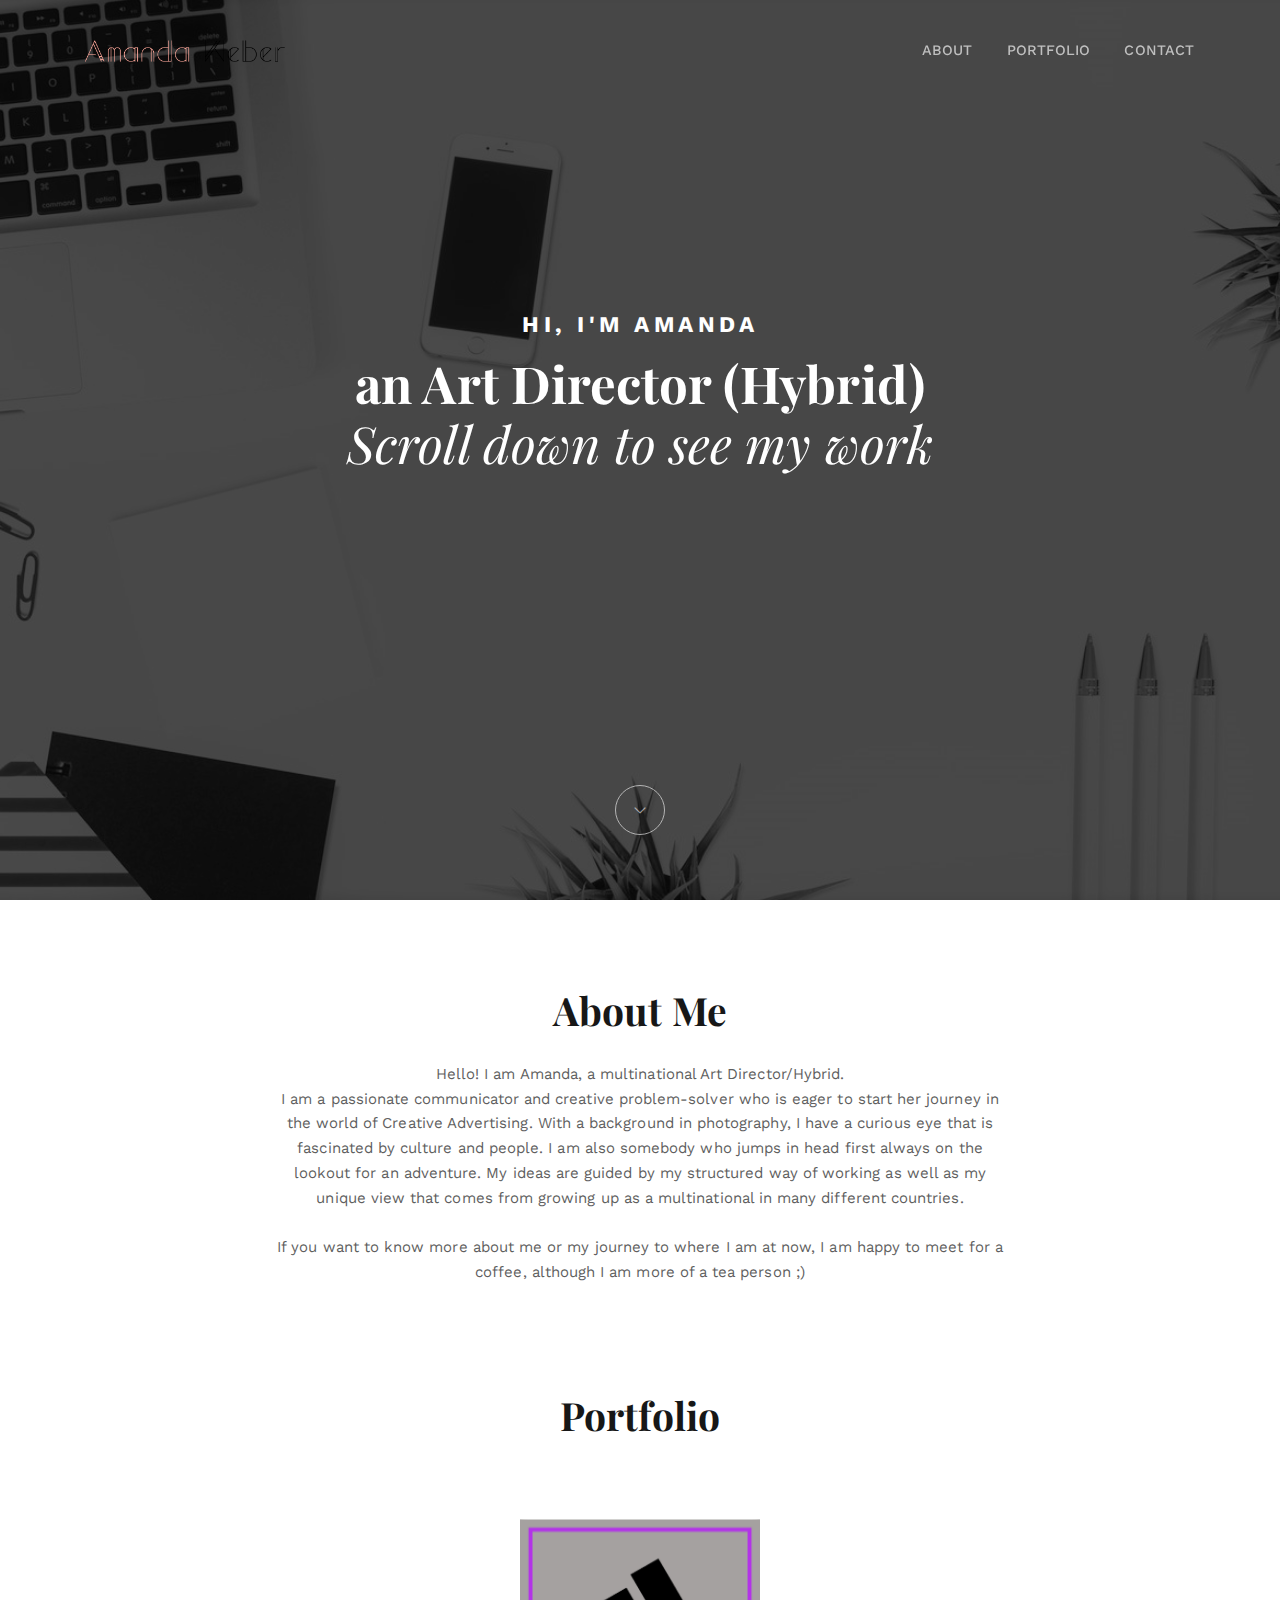
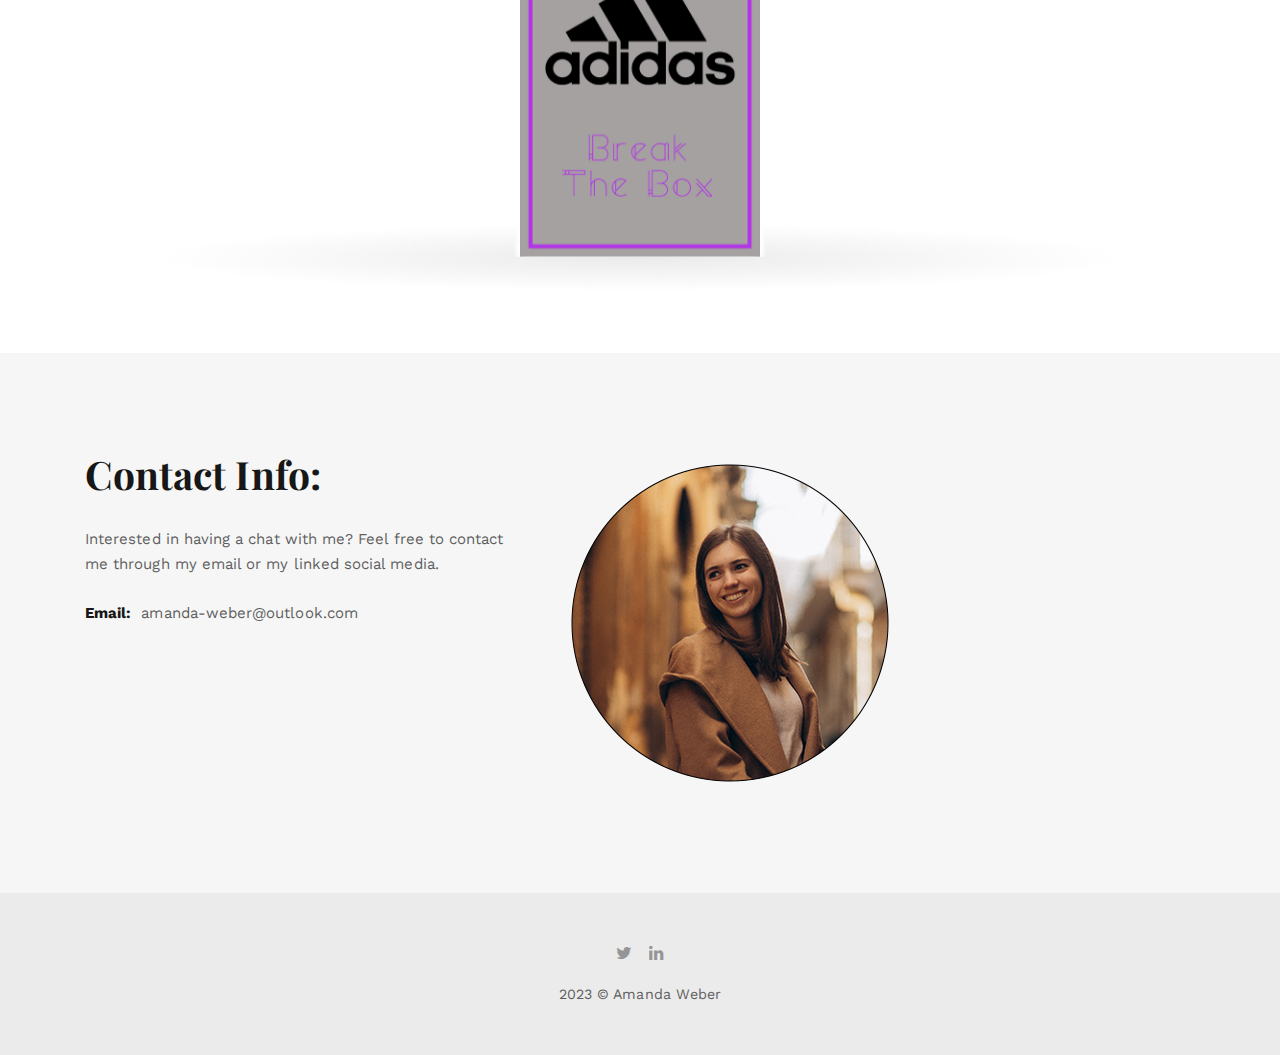
==== index.html @ 0266ae15 "cleanup: removed unused code" ====
<!DOCTYPE html>
<html lang="en">
<!-- Design by Unvab. Code by Khalid -->
<head>
  <meta charset="utf-8" />
  <meta http-equiv="X-UA-Compatible" content="IE=edge" />
  <meta name="viewport" content="width=device-width, initial-scale=1" />
  <meta name="description" content="Amanda Weber - Art Director Portfolio" />
  <meta name="keywords" content="art director, portfolio, creative" />
  <!-- Favicon -->
  <link rel="icon" type="image/png" href="assets/images/favicon.ico" />
  <!-- Google Fonts -->
  <link href="https://fonts.googleapis.com/css?family=Playfair+Display:400,400i,700,700i%7cWork+Sans:400,500,700"
    rel="stylesheet" type="text/css" />
  <!-- stylesheets -->
  <link rel="stylesheet" href="assets/css/combined.css" />
  <link rel="stylesheet" href="assets/css/style.css" />
  <link rel="stylesheet" href="assets/css/3d-carousel.css" />
  <!-- FontAwesome -->
  <link rel="stylesheet" href="https://cdnjs.cloudflare.com/ajax/libs/font-awesome/4.7.0/css/font-awesome.min.css">
  <!-- Site Title -->
  <title>Amanda Weber | Portfolio</title>
</head>

<body>
  <header class="nk-header">
    <!--START: Navbar-->
    <nav class="nk-navbar nk-navbar-top nk-navbar-sticky nk-navbar-transparent nk-navbar-white-text-on-top">
      <div class="container">
        <div class="nk-nav-table">
          <a href="index.html" class="nk-nav-logo">
            <!-- Logo Light & Logo Dark-->
            <img src="assets/images/logo.png" alt="" width="200" class="nk-nav-logo-onscroll" />
            <img src="assets/images/logo.png" alt="" width="200" />
          </a>
          <ul class="nk-nav nk-nav-right hidden-md-down" data-nav-mobile="#nk-nav-mobile">
            <li>
              <a href="index.html#about">About</a>
            </li>
            <li>
              <a href="index.html#portfolio">Portfolio</a>
            </li>
            <li>
              <a href="index.html#contact">Contact</a>
            </li>
          </ul>
          <ul class="nk-nav nk-nav-right nk-nav-icons">
            <li class="single-icon hidden-lg-up">
              <a href="#" class="nk-navbar-full-toggle">
                <span class="nk-icon-burger">
                  <span class="nk-t-1"></span>
                  <span class="nk-t-2"></span>
                  <span class="nk-t-3"></span>
                </span>
              </a>
            </li>
          </ul>
        </div>
      </div>
    </nav>
    <!-- END: Navbar -->
  </header>
  <!-- START: Navbar Mobile -->
  <nav class="nk-navbar nk-navbar-full nk-navbar-align-center" id="nk-nav-mobile">
    <div class="nk-navbar-bg">
      <!-- Optional Background Image
      <div class="bg-image" style="background-image: url('assets/images/bg-menu.jpg')"></div> -->
    </div>
    <div class="nk-nav-table">
      <div class="nk-nav-row">
        <div class="container">
          <div class="nk-nav-header">
            <div class="nk-nav-logo">
              <a href="index.html" class="nk-nav-logo">
                <img src="assets/images/logo.png" alt="" width="200" />
              </a>
            </div>
            <div class="nk-nav-close nk-navbar-full-toggle">
              <span class="nk-icon-close"></span>
            </div>
          </div>
        </div>
      </div>
      <div class="nk-nav-row-full nk-nav-row">
        <div class="nano">
          <div class="nano-content">
            <div class="nk-nav-table">
              <div class="nk-nav-row nk-nav-row-full nk-nav-row-center nk-navbar-mobile-content">
                <ul class="nk-nav">
                </ul>
              </div>
            </div>
          </div>
        </div>
      </div>
      <div class="nk-nav-row">
        <div class="container">
          <div class="nk-nav-social">
            <ul>
              <li>
                <a href="https://twitter.com/#"><i class="fa fa-twitter"></i></a>
              </li>
              <li>
                <a href="https://www.linkedin.com/#"><i class="fa fa-linkedin"></i></a>
              </li>
            </ul>
          </div>
        </div>
      </div>
    </div>
  </nav>
  <!-- END: Navbar Mobile -->
  <div class="nk-main">
    <!-- START: Header Title -->
    <div class="nk-header-title nk-header-title-full">
      <div class="bg-image">
        <div style="background-image: url('assets/images/header-bg.jpg');"></div>
        <div class="bg-image-overlay" style="background-color: rgba(12, 12, 12, 0.6);"></div>
      </div>
      <div class="nk-header-table">
        <div class="nk-header-table-cell">
          <div class="container">
            <h2 class="nk-subtitle text-white">Hi, I'm Amanda</h2>
            <h1 class="nk-title display-3 text-white">an Art Director (Hybrid)
              <br>
              <em class="fw-400">Scroll down to see my work</em>
            </h1>
            <div class="nk-gap"></div>
            <div class="nk-header-text text-white">
              <div class="nk-gap-4"></div>
            </div>
          </div>
        </div>
      </div>
      <div>
        <a class="nk-header-title-scroll-down text-white" href="#nk-header-title-scroll-down">
          <span class="pe-7s-angle-down"></span>
        </a>
      </div>
    </div>
    <div id="nk-header-title-scroll-down"></div>
    <!-- END: Header Title -->
    <!-- START: About -->
    <div class="bg-white" id="about">
      <div class="container">
        <div class="row">
          <div class="col-lg-8 offset-lg-2 text-xs-center">
            <div class="nk-gap-4 mt-9"></div>
            <h2 class="display-4">About Me</h2>
            <div class="nk-gap mnt-5"></div>
            <p>Hello! I am Amanda, a multinational Art Director/Hybrid.
              <br>
              I am a passionate communicator and creative problem-solver who is eager to start her journey in the world
              of Creative Advertising. With a background in photography, I have a curious eye that is fascinated by
              culture and people. I am also somebody who jumps in head first always on the lookout for an adventure. My
              ideas are guided by my structured way of working as well as my unique view that comes from growing up as a
              multinational in many different countries.
              <br>
              <br>
              If you want to know more about me or my journey to where I am at now, I am happy to meet for a coffee,
              although I am more of a tea person ;)
            </p>
          </div>
        </div>
      </div>
    </div>
    <!-- END: About -->
    <!-- START: Portfolio -->
    <div class="nk-box bg-white" id="portfolio">
      <div class="nk-gap-4 mt-5"></div>
      <h2 class="text-xs-center display-4">Portfolio</h2>
      <div class="nk-gap mnt-6"></div>
      <div class="nk-gap-2 mt-12"></div>
      <div class="container portfolio">
        <div id="drag-container">
          <div id="spin-container">
            <!-- Portfolio Images -->
            <a href="#"><img src="assets/images/portfolio-wwf.jpg"></a>
            <a href="#"><img src="assets/images/portfolio-hyundai.jpg"></a>
            <a href="#"><img src="assets/images/portfolio-glengoyne.jpg"></a>
            <a href="#"><img src="assets/images/portfolio-trnsmt.jpg"></a>
            <a href="#"><img src="assets/images/portfolio-cadillac.jpg"></a>
            <a href="adidas-btb.html"><img src="assets/images/portfolio-adidas.jpg"></a>
          </div>
          <div id="ground"></div>
        </div>
      </div>
      <div class="nk-gap-4 mt-15" id="contact"></div>
    </div>
    <!-- END: Portfolio -->
    <!-- START: Contact Info -->
    <div class="container">
      <div class="nk-gap-5"></div>
      <div class="row vertical-gap">
        <div class="col-lg-5">
          <!-- START: Info -->
          <h2 class="display-4">Contact Info:</h2>
          <div class="nk-gap mnt-3"></div>
          <p>Interested in having a chat with me? Feel free to contact me through my email or my linked social media.
          </p>
          <ul class="nk-contact-info">
            <li>
              <strong>Email:</strong> amanda-weber@outlook.com
            </li>
          </ul>
          <!-- END: Info -->
        </div>
        <div class="col-lg-7 contact-pic">
          <img src="assets/images/profile-picture.png">
        </div>
      </div>
      <div class="nk-gap-5"></div>
    </div>
    <!-- END: Contact Info -->
    <!--START: Footer-->
    <footer class="nk-footer">
      <div class="nk-footer-cont">
        <div class="container text-xs-center">
          <div class="nk-footer-social">
            <ul>
              <li><a href="https://twitter.com/#"><i class="fa fa-twitter"></i></a></li>
              <li><a href="https://www.linkedin.com/#"><i class="fa fa-linkedin"></i></a></li>
            </ul>
          </div>
          <div class="nk-footer-text">
            <p>2023 &copy; Amanda Weber</p>
          </div>
        </div>
      </div>
    </footer>
    <!-- END: Footer -->
    <!-- START: Scripts -->
    <script src="assets/js/combined.js"></script>
    <script src="assets/js/3d-carousel.js"></script>
    <!-- END: Scripts -->
</body>
</html>
---- assets/css/combined.css ----
@charset "UTF-8";

html {
  font-family: sans-serif;
  line-height: 1.15;
  -ms-text-size-adjust: 100%;
  -webkit-text-size-adjust: 100%;
}

body {
  margin: 0;
}

details,
footer,
header,
main,
menu,
nav {
  display: block;
}

[hidden] {
  display: none;
}

a {
  background-color: transparent;
  -webkit-text-decoration-skip: objects;
}

a:active,
a:hover {
  outline-width: 0;
}

b,
strong {
  font-weight: inherit;
  font-weight: bolder;
}

h1 {
  font-size: 2em;
  margin: 0.67em 0;
}

img {
  border-style: none;
}

html {
  box-sizing: border-box;
}

*,
:after,
:before {
  box-sizing: inherit;
}

html {
  font-size: 16px;
  -ms-overflow-style: scrollbar;
  -webkit-tap-highlight-color: transparent;
}

body {
  font-family: -apple-system, BlinkMacSystemFont, Segoe UI, Roboto,
    Helvetica Neue, Arial, sans-serif;
  font-size: 1rem;
  font-weight: 400;
  line-height: 1.5;
  color: #373a3c;
  background-color: #fff;
}

[tabindex="-1"]:focus {
  outline: 0 !important;
}

h1,
h2,
h3,
h4,
h5,
h6 {
  margin-top: 0;
  margin-bottom: 0.5rem;
}

p {
  margin-top: 0;
}

ol,
ul {
  margin-top: 0;
  margin-bottom: 1rem;
}

ol ol,
ol ul,
ul ol,
ul ul {
  margin-bottom: 0;
}

dt {
  font-weight: 700;
}

blockquote {
  margin: 0 0 1rem;
}

a {
  color: #0275d8;
  text-decoration: none;
}

a:focus,
a:hover {
  color: #014c8c;
  text-decoration: underline;
}

a:focus {
  outline: 5px auto -webkit-focus-ring-color;
  outline-offset: -2px;
}

a:not([href]):not([tabindex]),
a:not([href]):not([tabindex]):focus,
a:not([href]):not([tabindex]):hover {
  color: inherit;
  text-decoration: none;
}

a:not([href]):not([tabindex]):focus {
  outline: 0;
}

img {
  vertical-align: middle;
}

.h1,
.h2,
.h3,
.h4,
.h5,
.h6,
h1,
h2,
h3,
h4,
h5,
h6 {
  margin-bottom: 0.5rem;
  font-family: inherit;
  font-weight: 500;
  line-height: 1.1;
  color: inherit;
}

.h1,
h1 {
  font-size: 2.5rem;
}

.h2,
h2 {
  font-size: 2rem;
}

.h3,
h3 {
  font-size: 1.75rem;
}

.h4,
h4 {
  font-size: 1.5rem;
}

.h5,
h5 {
  font-size: 1.25rem;
}

.h6,
h6 {
  font-size: 1rem;
}

.display-3 {
  font-size: 4.5rem;
  font-weight: 300;
}

.display-4 {
  font-size: 3.5rem;
  font-weight: 300;
}

.container {
  margin-left: auto;
  margin-right: auto;
  padding-right: 15px;
  padding-left: 15px;
}

.container:after {
  content: "";
  display: table;
  clear: both;
}

@media (min-width: 576px) {
  .container {
    padding-right: 15px;
    padding-left: 15px;
  }
}

@media (min-width: 768px) {
  .container {
    padding-right: 15px;
    padding-left: 15px;
  }
}

@media (min-width: 992px) {
  .container {
    padding-right: 15px;
    padding-left: 15px;
  }
}

@media (min-width: 1200px) {
  .container {
    padding-right: 15px;
    padding-left: 15px;
  }
}

@media (min-width: 576px) {
  .container {
    width: 540px;
    max-width: 100%;
  }
}

@media (min-width: 768px) {
  .container {
    width: 720px;
    max-width: 100%;
  }
}

@media (min-width: 992px) {
  .container {
    width: 960px;
    max-width: 100%;
  }
}

@media (min-width: 1200px) {
  .container {
    width: 1140px;
    max-width: 100%;
  }
}

.row {
  margin-right: -15px;
  margin-left: -15px;
}

.row:after {
  content: "";
  display: table;
  clear: both;
}

@media (min-width: 576px) {
  .row {
    margin-right: -15px;
    margin-left: -15px;
  }
}

@media (min-width: 768px) {
  .row {
    margin-right: -15px;
    margin-left: -15px;
  }
}

@media (min-width: 992px) {
  .row {
    margin-right: -15px;
    margin-left: -15px;
  }
}

@media (min-width: 1200px) {
  .row {
    margin-right: -15px;
    margin-left: -15px;
  }
}

.col-lg,
.col-lg-1,
.col-lg-2,
.col-lg-3,
.col-lg-4,
.col-lg-5,
.col-lg-6,
.col-lg-7,
.col-lg-8,
.col-lg-9,
.col-lg-10,
.col-lg-11,
.col-lg-12 {
  position: relative;
  min-height: 1px;
  padding-right: 15px;
  padding-left: 15px;
}

@media (min-width: 576px) {

  .col-lg,
  .col-lg-1,
  .col-lg-2,
  .col-lg-3,
  .col-lg-4,
  .col-lg-5,
  .col-lg-6,
  .col-lg-7,
  .col-lg-8,
  .col-lg-9,
  .col-lg-10,
  .col-lg-11,
  .col-lg-12 {
    padding-right: 15px;
    padding-left: 15px;
  }
}

@media (min-width: 768px) {

  .col-lg,
  .col-lg-1,
  .col-lg-2,
  .col-lg-3,
  .col-lg-4,
  .col-lg-5,
  .col-lg-6,
  .col-lg-7,
  .col-lg-8,
  .col-lg-9,
  .col-lg-10,
  .col-lg-11,
  .col-lg-12 {
    padding-right: 15px;
    padding-left: 15px;
  }
}

@media (min-width: 992px) {

  .col-lg,
  .col-lg-1,
  .col-lg-2,
  .col-lg-3,
  .col-lg-4,
  .col-lg-5,
  .col-lg-6,
  .col-lg-7,
  .col-lg-8,
  .col-lg-9,
  .col-lg-10,
  .col-lg-11,
  .col-lg-12 {
    padding-right: 15px;
    padding-left: 15px;
  }
}

@media (min-width: 1200px) {

  .col-lg,
  .col-lg-1,
  .col-lg-2,
  .col-lg-3,
  .col-lg-4,
  .col-lg-5,
  .col-lg-6,
  .col-lg-7,
  .col-lg-8,
  .col-lg-9,
  .col-lg-10,
  .col-lg-11,
  .col-lg-12 {
    padding-right: 15px;
    padding-left: 15px;
  }
}

@media (min-width: 992px) {
  .col-lg-1 {
    float: left;
    width: 8.333333%;
  }

  .col-lg-2 {
    float: left;
    width: 16.666667%;
  }

  .col-lg-3 {
    float: left;
    width: 25%;
  }

  .col-lg-4 {
    float: left;
    width: 33.333333%;
  }

  .col-lg-5 {
    float: left;
    width: 41.666667%;
  }

  .col-lg-6 {
    float: left;
    width: 50%;
  }

  .col-lg-7 {
    float: left;
    width: 58.333333%;
  }

  .col-lg-8 {
    float: left;
    width: 66.666667%;
  }

  .col-lg-9 {
    float: left;
    width: 75%;
  }

  .col-lg-10 {
    float: left;
    width: 83.333333%;
  }

  .col-lg-11 {
    float: left;
    width: 91.666667%;
  }

  .col-lg-12 {
    float: left;
    width: 100%;
  }

  .offset-lg-0 {
    margin-left: 0;
  }

  .offset-lg-1 {
    margin-left: 8.333333%;
  }

  .offset-lg-2 {
    margin-left: 16.666667%;
  }

  .offset-lg-3 {
    margin-left: 25%;
  }

  .offset-lg-4 {
    margin-left: 33.333333%;
  }

  .offset-lg-5 {
    margin-left: 41.666667%;
  }

  .offset-lg-6 {
    margin-left: 50%;
  }

  .offset-lg-7 {
    margin-left: 58.333333%;
  }

  .offset-lg-8 {
    margin-left: 66.666667%;
  }

  .offset-lg-9 {
    margin-left: 75%;
  }

  .offset-lg-10 {
    margin-left: 83.333333%;
  }

  .offset-lg-11 {
    margin-left: 91.666667%;
  }
}

.table {
  width: 100%;
  max-width: 100%;
  margin-bottom: 1rem;
}

.table td,
.table th {
  padding: 0.75rem;
  vertical-align: top;
  border-top: 1px solid #eceeef;
}

.table thead th {
  vertical-align: bottom;
  border-bottom: 2px solid #eceeef;
}

.table tbody+tbody {
  border-top: 2px solid #eceeef;
}

.table .table {
  background-color: #fff;
}

.table-sm td,
.table-sm th {
  padding: 0.3rem;
}

.table-active,
.table-active>td,
.table-active>th,
.table-hover .table-active:hover,
.table-hover .table-active:hover>td,
.table-hover .table-active:hover>th,
.table-hover tbody tr:hover {
  background-color: rgba(0, 0, 0, 0.075);
}

.table-success,
.table-success>td,
.table-success>th {
  background-color: #dff0d8;
}

.table-hover .table-success:hover,
.table-hover .table-success:hover>td,
.table-hover .table-success:hover>th {
  background-color: #d0e9c6;
}

.table-info,
.table-info>td,
.table-info>th {
  background-color: #d9edf7;
}

.table-hover .table-info:hover,
.table-hover .table-info:hover>td,
.table-hover .table-info:hover>th {
  background-color: #c4e3f3;
}

.thead-default th {
  color: #55595c;
  background-color: #eceeef;
}

.table-reflow thead {
  float: left;
}

.table-reflow tbody {
  display: block;
  white-space: nowrap;
}

.table-reflow td,
.table-reflow th {
  border-top: 1px solid #eceeef;
  border-left: 1px solid #eceeef;
}

.table-reflow td:last-child,
.table-reflow th:last-child {
  border-right: 1px solid #eceeef;
}

.table-reflow tbody:last-child tr:last-child td,
.table-reflow tbody:last-child tr:last-child th,
.table-reflow tfoot:last-child tr:last-child td,
.table-reflow tfoot:last-child tr:last-child th,
.table-reflow thead:last-child tr:last-child td,
.table-reflow thead:last-child tr:last-child th {
  border-bottom: 1px solid #eceeef;
}

.table-reflow tr {
  float: left;
}

.table-reflow tr td,
.table-reflow tr th {
  display: block !important;
  border: 1px solid #eceeef;
}

.nav {
  padding-left: 0;
  margin-bottom: 0;
  list-style: none;
}

.nav-link {
  display: inline-block;
}

.nav-link:focus,
.nav-link:hover {
  text-decoration: none;
}

.nav-link.disabled {
  color: #818a91;
}

.nav-link.disabled,
.nav-link.disabled:focus,
.nav-link.disabled:hover {
  color: #818a91;
  cursor: not-allowed;
  background-color: transparent;
}

.nav-inline .nav-item {
  display: inline-block;
}

.nav-inline .nav-item+.nav-item,
.nav-inline .nav-link+.nav-link {
  margin-left: 1rem;
}

.tab-content>.tab-pane {
  display: none;
}

.tab-content>.active {
  display: block;
}

.navbar {
  position: relative;
  padding: 0.5rem 1rem;
}

.navbar:after {
  content: "";
  display: table;
  clear: both;
}

@media (min-width: 576px) {
  .navbar {
    border-radius: 0.25rem;
  }
}

.navbar-full {
  z-index: 1000;
}

@media (min-width: 576px) {
  .navbar-full {
    border-radius: 0;
  }
}

.navbar-fixed-bottom,
.navbar-fixed-top {
  position: fixed;
  right: 0;
  left: 0;
  z-index: 1030;
}

@media (min-width: 576px) {

  .navbar-fixed-bottom,
  .navbar-fixed-top {
    border-radius: 0;
  }
}

.navbar-fixed-top {
  top: 0;
}

.navbar-fixed-bottom {
  bottom: 0;
}

.navbar-sticky-top {
  position: -webkit-sticky;
  position: sticky;
  top: 0;
  z-index: 1030;
  width: 100%;
}

@media (min-width: 576px) {
  .navbar-sticky-top {
    border-radius: 0;
  }
}

.navbar-text {
  display: inline-block;
  padding-top: 0.425rem;
  padding-bottom: 0.425rem;
}

.navbar-nav .nav-item {
  float: left;
}

.navbar-nav .nav-link {
  display: block;
  padding-top: 0.425rem;
  padding-bottom: 0.425rem;
}

.navbar-nav .nav-item+.nav-item,
.navbar-nav .nav-link+.nav-link {
  margin-left: 1rem;
}

.navbar-light .navbar-nav .nav-link {
  color: rgba(0, 0, 0, 0.5);
}

.navbar-light .navbar-nav .nav-link:focus,
.navbar-light .navbar-nav .nav-link:hover {
  color: rgba(0, 0, 0, 0.7);
}

.navbar-light .navbar-nav .active>.nav-link,
.navbar-light .navbar-nav .active>.nav-link:focus,
.navbar-light .navbar-nav .active>.nav-link:hover,
.navbar-light .navbar-nav .nav-link.active,
.navbar-light .navbar-nav .nav-link.active:focus,
.navbar-light .navbar-nav .nav-link.active:hover,
.navbar-light .navbar-nav .nav-link.open,
.navbar-light .navbar-nav .nav-link.open:focus,
.navbar-light .navbar-nav .nav-link.open:hover,
.navbar-light .navbar-nav .open>.nav-link,
.navbar-light .navbar-nav .open>.nav-link:focus,
.navbar-light .navbar-nav .open>.nav-link:hover {
  color: rgba(0, 0, 0, 0.9);
}

.align-top {
  vertical-align: top !important;
}

.align-middle {
  vertical-align: middle !important;
}

.align-bottom {
  vertical-align: bottom !important;
}

.align-text-bottom {
  vertical-align: text-bottom !important;
}

.align-text-top {
  vertical-align: text-top !important;
}

.bg-success {
  background-color: #5cb85c !important;
}

a.bg-success:focus,
a.bg-success:hover {
  background-color: #449d44 !important;
}

.bg-info {
  background-color: #5bc0de !important;
}

a.bg-info:focus,
a.bg-info:hover {
  background-color: #31b0d5 !important;
}

.float-left {
  float: left !important;
}

.float-right {
  float: right !important;
}

.float-none {
  float: none !important;
}

@media (min-width: 576px) and (min-width: 576px) {
  .float-sm-left {
    float: left !important;
  }

  .float-sm-right {
    float: right !important;
  }

  .float-sm-none {
    float: none !important;
  }
}

@media (min-width: 768px) and (min-width: 768px) {
  .float-md-left {
    float: left !important;
  }

  .float-md-right {
    float: right !important;
  }

  .float-md-none {
    float: none !important;
  }
}

@media (min-width: 992px) and (min-width: 992px) {
  .float-lg-left {
    float: left !important;
  }

  .float-lg-right {
    float: right !important;
  }

  .float-lg-none {
    float: none !important;
  }
}

.w-100 {
  width: 100% !important;
}

.h-100 {
  height: 100% !important;
}

.my-0 {
  margin-top: 0 !important;
  margin-bottom: 0 !important;
}

.m-1 {
  margin: 0.25rem !important;
}

.mt-1 {
  margin-top: 0.25rem !important;
}

.mb-1,
.my-1 {
  margin-bottom: 0.25rem !important;
}

.my-1 {
  margin-top: 0.25rem !important;
}

.m-2 {
  margin: 0.5rem !important;
}

.mt-2 {
  margin-top: 0.5rem !important;
}

.mb-2,
.my-2 {
  margin-bottom: 0.5rem !important;
}

.my-2 {
  margin-top: 0.5rem !important;
}

.m-3 {
  margin: 1rem !important;
}

.mt-3 {
  margin-top: 1rem !important;
}

.mb-3,
.my-3 {
  margin-bottom: 1rem !important;
}

.my-3 {
  margin-top: 1rem !important;
}

.m-4 {
  margin: 1.5rem !important;
}

.mt-4 {
  margin-top: 1.5rem !important;
}

.mb-4,
.my-4 {
  margin-bottom: 1.5rem !important;
}

.my-4 {
  margin-top: 1.5rem !important;
}

.m-5 {
  margin: 3rem !important;
}

.mt-5 {
  margin-top: 3rem !important;
}

.mb-5,
.my-5 {
  margin-bottom: 3rem !important;
}

.my-5 {
  margin-top: 3rem !important;
}

.px-0 {
  padding-right: 0 !important;
  padding-left: 0 !important;
}

.py-0 {
  padding-top: 0 !important;
  padding-bottom: 0 !important;
}

.p-1 {
  padding: 0.25rem !important;
}

.pt-1 {
  padding-top: 0.25rem !important;
}

.pr-1 {
  padding-right: 0.25rem !important;
}

.pl-1,
.px-1 {
  padding-left: 0.25rem !important;
}

.px-1 {
  padding-right: 0.25rem !important;
}

.py-1 {
  padding-top: 0.25rem !important;
  padding-bottom: 0.25rem !important;
}

.p-2 {
  padding: 0.5rem !important;
}

.pt-2 {
  padding-top: 0.5rem !important;
}

.pr-2 {
  padding-right: 0.5rem !important;
}

.pl-2,
.px-2 {
  padding-left: 0.5rem !important;
}

.px-2 {
  padding-right: 0.5rem !important;
}

.py-2 {
  padding-top: 0.5rem !important;
  padding-bottom: 0.5rem !important;
}

.p-3 {
  padding: 1rem !important;
}

.pt-3 {
  padding-top: 1rem !important;
}

.pr-3 {
  padding-right: 1rem !important;
}

.pl-3,
.px-3 {
  padding-left: 1rem !important;
}

.px-3 {
  padding-right: 1rem !important;
}

.py-3 {
  padding-top: 1rem !important;
  padding-bottom: 1rem !important;
}

.p-4 {
  padding: 1.5rem !important;
}

.pt-4 {
  padding-top: 1.5rem !important;
}

.pr-4 {
  padding-right: 1.5rem !important;
}

.pl-4,
.px-4 {
  padding-left: 1.5rem !important;
}

.px-4 {
  padding-right: 1.5rem !important;
}

.py-4 {
  padding-top: 1.5rem !important;
  padding-bottom: 1.5rem !important;
}

.p-5 {
  padding: 3rem !important;
}

.pt-5 {
  padding-top: 3rem !important;
}

.pr-5 {
  padding-right: 3rem !important;
}

.pl-5,
.px-5 {
  padding-left: 3rem !important;
}

.px-5 {
  padding-right: 3rem !important;
}

.py-5 {
  padding-top: 3rem !important;
  padding-bottom: 3rem !important;
}

@media (min-width: 576px) and (min-width: 576px) {
  .m-sm-0 {
    margin: 0 !important;
  }

  .mt-sm-0 {
    margin-top: 0 !important;
  }

  .mb-sm-0,
  .my-sm-0 {
    margin-bottom: 0 !important;
  }

  .my-sm-0 {
    margin-top: 0 !important;
  }
}

@media (min-width: 576px) and (min-width: 576px) {
  .m-sm-1 {
    margin: 0.25rem !important;
  }

  .mt-sm-1 {
    margin-top: 0.25rem !important;
  }

  .mb-sm-1,
  .my-sm-1 {
    margin-bottom: 0.25rem !important;
  }

  .my-sm-1 {
    margin-top: 0.25rem !important;
  }
}

@media (min-width: 576px) and (min-width: 576px) {
  .m-sm-2 {
    margin: 0.5rem !important;
  }

  .mt-sm-2 {
    margin-top: 0.5rem !important;
  }

  .mb-sm-2,
  .my-sm-2 {
    margin-bottom: 0.5rem !important;
  }

  .my-sm-2 {
    margin-top: 0.5rem !important;
  }
}

@media (min-width: 576px) and (min-width: 576px) {
  .m-sm-3 {
    margin: 1rem !important;
  }

  .mt-sm-3 {
    margin-top: 1rem !important;
  }

  .mb-sm-3,
  .my-sm-3 {
    margin-bottom: 1rem !important;
  }

  .my-sm-3 {
    margin-top: 1rem !important;
  }
}

@media (min-width: 576px) and (min-width: 576px) {
  .m-sm-4 {
    margin: 1.5rem !important;
  }

  .mt-sm-4 {
    margin-top: 1.5rem !important;
  }

  .mb-sm-4,
  .my-sm-4 {
    margin-bottom: 1.5rem !important;
  }

  .my-sm-4 {
    margin-top: 1.5rem !important;
  }
}

@media (min-width: 576px) and (min-width: 576px) {
  .m-sm-5 {
    margin: 3rem !important;
  }

  .mt-sm-5 {
    margin-top: 3rem !important;
  }

  .mb-sm-5,
  .my-sm-5 {
    margin-bottom: 3rem !important;
  }

  .my-sm-5 {
    margin-top: 3rem !important;
  }
}

@media (min-width: 576px) and (min-width: 576px) {
  .p-sm-0 {
    padding: 0 !important;
  }

  .pt-sm-0 {
    padding-top: 0 !important;
  }

  .pr-sm-0 {
    padding-right: 0 !important;
  }

  .pl-sm-0,
  .px-sm-0 {
    padding-left: 0 !important;
  }

  .px-sm-0 {
    padding-right: 0 !important;
  }

  .py-sm-0 {
    padding-top: 0 !important;
    padding-bottom: 0 !important;
  }
}

@media (min-width: 576px) and (min-width: 576px) {
  .p-sm-1 {
    padding: 0.25rem !important;
  }

  .pt-sm-1 {
    padding-top: 0.25rem !important;
  }

  .pr-sm-1 {
    padding-right: 0.25rem !important;
  }

  .pl-sm-1,
  .px-sm-1 {
    padding-left: 0.25rem !important;
  }

  .px-sm-1 {
    padding-right: 0.25rem !important;
  }

  .py-sm-1 {
    padding-top: 0.25rem !important;
    padding-bottom: 0.25rem !important;
  }
}

@media (min-width: 576px) and (min-width: 576px) {
  .p-sm-2 {
    padding: 0.5rem !important;
  }

  .pt-sm-2 {
    padding-top: 0.5rem !important;
  }

  .pr-sm-2 {
    padding-right: 0.5rem !important;
  }

  .pl-sm-2,
  .px-sm-2 {
    padding-left: 0.5rem !important;
  }

  .px-sm-2 {
    padding-right: 0.5rem !important;
  }

  .py-sm-2 {
    padding-top: 0.5rem !important;
    padding-bottom: 0.5rem !important;
  }
}

@media (min-width: 576px) and (min-width: 576px) {
  .p-sm-3 {
    padding: 1rem !important;
  }

  .pt-sm-3 {
    padding-top: 1rem !important;
  }

  .pr-sm-3 {
    padding-right: 1rem !important;
  }

  .pl-sm-3,
  .px-sm-3 {
    padding-left: 1rem !important;
  }

  .px-sm-3 {
    padding-right: 1rem !important;
  }

  .py-sm-3 {
    padding-top: 1rem !important;
    padding-bottom: 1rem !important;
  }
}

@media (min-width: 576px) and (min-width: 576px) {
  .p-sm-4 {
    padding: 1.5rem !important;
  }

  .pt-sm-4 {
    padding-top: 1.5rem !important;
  }

  .pr-sm-4 {
    padding-right: 1.5rem !important;
  }

  .pl-sm-4,
  .px-sm-4 {
    padding-left: 1.5rem !important;
  }

  .px-sm-4 {
    padding-right: 1.5rem !important;
  }

  .py-sm-4 {
    padding-top: 1.5rem !important;
    padding-bottom: 1.5rem !important;
  }
}

@media (min-width: 576px) and (min-width: 576px) {
  .p-sm-5 {
    padding: 3rem !important;
  }

  .pt-sm-5 {
    padding-top: 3rem !important;
  }

  .pr-sm-5 {
    padding-right: 3rem !important;
  }

  .pl-sm-5,
  .px-sm-5 {
    padding-left: 3rem !important;
  }

  .px-sm-5 {
    padding-right: 3rem !important;
  }

  .py-sm-5 {
    padding-top: 3rem !important;
    padding-bottom: 3rem !important;
  }
}

@media (min-width: 768px) and (min-width: 768px) {
  .m-md-0 {
    margin: 0 !important;
  }

  .mt-md-0 {
    margin-top: 0 !important;
  }

  .mb-md-0,
  .my-md-0 {
    margin-bottom: 0 !important;
  }

  .my-md-0 {
    margin-top: 0 !important;
  }
}

@media (min-width: 768px) and (min-width: 768px) {
  .m-md-1 {
    margin: 0.25rem !important;
  }

  .mt-md-1 {
    margin-top: 0.25rem !important;
  }

  .mb-md-1,
  .my-md-1 {
    margin-bottom: 0.25rem !important;
  }

  .my-md-1 {
    margin-top: 0.25rem !important;
  }
}

@media (min-width: 768px) and (min-width: 768px) {
  .m-md-2 {
    margin: 0.5rem !important;
  }

  .mt-md-2 {
    margin-top: 0.5rem !important;
  }

  .mb-md-2,
  .my-md-2 {
    margin-bottom: 0.5rem !important;
  }

  .my-md-2 {
    margin-top: 0.5rem !important;
  }
}

@media (min-width: 768px) and (min-width: 768px) {
  .m-md-3 {
    margin: 1rem !important;
  }

  .mt-md-3 {
    margin-top: 1rem !important;
  }

  .mb-md-3,
  .my-md-3 {
    margin-bottom: 1rem !important;
  }

  .my-md-3 {
    margin-top: 1rem !important;
  }
}

@media (min-width: 768px) and (min-width: 768px) {
  .m-md-4 {
    margin: 1.5rem !important;
  }

  .mt-md-4 {
    margin-top: 1.5rem !important;
  }

  .mb-md-4,
  .my-md-4 {
    margin-bottom: 1.5rem !important;
  }

  .my-md-4 {
    margin-top: 1.5rem !important;
  }
}

@media (min-width: 768px) and (min-width: 768px) {
  .m-md-5 {
    margin: 3rem !important;
  }

  .mt-md-5 {
    margin-top: 3rem !important;
  }

  .mb-md-5,
  .my-md-5 {
    margin-bottom: 3rem !important;
  }

  .my-md-5 {
    margin-top: 3rem !important;
  }
}

@media (min-width: 768px) and (min-width: 768px) {
  .p-md-0 {
    padding: 0 !important;
  }

  .pt-md-0 {
    padding-top: 0 !important;
  }

  .pr-md-0 {
    padding-right: 0 !important;
  }

  .pl-md-0,
  .px-md-0 {
    padding-left: 0 !important;
  }

  .px-md-0 {
    padding-right: 0 !important;
  }

  .py-md-0 {
    padding-top: 0 !important;
    padding-bottom: 0 !important;
  }
}

@media (min-width: 768px) and (min-width: 768px) {
  .p-md-1 {
    padding: 0.25rem !important;
  }

  .pt-md-1 {
    padding-top: 0.25rem !important;
  }

  .pr-md-1 {
    padding-right: 0.25rem !important;
  }

  .pl-md-1,
  .px-md-1 {
    padding-left: 0.25rem !important;
  }

  .px-md-1 {
    padding-right: 0.25rem !important;
  }

  .py-md-1 {
    padding-top: 0.25rem !important;
    padding-bottom: 0.25rem !important;
  }
}

@media (min-width: 768px) and (min-width: 768px) {
  .p-md-2 {
    padding: 0.5rem !important;
  }

  .pt-md-2 {
    padding-top: 0.5rem !important;
  }

  .pr-md-2 {
    padding-right: 0.5rem !important;
  }

  .pl-md-2,
  .px-md-2 {
    padding-left: 0.5rem !important;
  }

  .px-md-2 {
    padding-right: 0.5rem !important;
  }

  .py-md-2 {
    padding-top: 0.5rem !important;
    padding-bottom: 0.5rem !important;
  }
}

@media (min-width: 768px) and (min-width: 768px) {
  .p-md-3 {
    padding: 1rem !important;
  }

  .pt-md-3 {
    padding-top: 1rem !important;
  }

  .pr-md-3 {
    padding-right: 1rem !important;
  }

  .pl-md-3,
  .px-md-3 {
    padding-left: 1rem !important;
  }

  .px-md-3 {
    padding-right: 1rem !important;
  }

  .py-md-3 {
    padding-top: 1rem !important;
    padding-bottom: 1rem !important;
  }
}

@media (min-width: 768px) and (min-width: 768px) {
  .p-md-4 {
    padding: 1.5rem !important;
  }

  .pt-md-4 {
    padding-top: 1.5rem !important;
  }

  .pr-md-4 {
    padding-right: 1.5rem !important;
  }

  .pl-md-4,
  .px-md-4 {
    padding-left: 1.5rem !important;
  }

  .px-md-4 {
    padding-right: 1.5rem !important;
  }

  .py-md-4 {
    padding-top: 1.5rem !important;
    padding-bottom: 1.5rem !important;
  }
}

@media (min-width: 768px) and (min-width: 768px) {
  .p-md-5 {
    padding: 3rem !important;
  }

  .pt-md-5 {
    padding-top: 3rem !important;
  }

  .pr-md-5 {
    padding-right: 3rem !important;
  }

  .pl-md-5,
  .px-md-5 {
    padding-left: 3rem !important;
  }

  .px-md-5 {
    padding-right: 3rem !important;
  }

  .py-md-5 {
    padding-top: 3rem !important;
    padding-bottom: 3rem !important;
  }
}

@media (min-width: 992px) and (min-width: 992px) {
  .m-lg-0 {
    margin: 0 !important;
  }

  .mt-lg-0 {
    margin-top: 0 !important;
  }

  .mb-lg-0,
  .my-lg-0 {
    margin-bottom: 0 !important;
  }

  .my-lg-0 {
    margin-top: 0 !important;
  }
}

@media (min-width: 992px) and (min-width: 992px) {
  .m-lg-1 {
    margin: 0.25rem !important;
  }

  .mt-lg-1 {
    margin-top: 0.25rem !important;
  }

  .mb-lg-1,
  .my-lg-1 {
    margin-bottom: 0.25rem !important;
  }

  .my-lg-1 {
    margin-top: 0.25rem !important;
  }
}

@media (min-width: 992px) and (min-width: 992px) {
  .m-lg-2 {
    margin: 0.5rem !important;
  }

  .mt-lg-2 {
    margin-top: 0.5rem !important;
  }

  .mb-lg-2,
  .my-lg-2 {
    margin-bottom: 0.5rem !important;
  }

  .my-lg-2 {
    margin-top: 0.5rem !important;
  }
}

@media (min-width: 992px) and (min-width: 992px) {
  .m-lg-3 {
    margin: 1rem !important;
  }

  .mt-lg-3 {
    margin-top: 1rem !important;
  }

  .mb-lg-3,
  .my-lg-3 {
    margin-bottom: 1rem !important;
  }

  .my-lg-3 {
    margin-top: 1rem !important;
  }
}

@media (min-width: 992px) and (min-width: 992px) {
  .m-lg-4 {
    margin: 1.5rem !important;
  }

  .mt-lg-4 {
    margin-top: 1.5rem !important;
  }

  .mb-lg-4,
  .my-lg-4 {
    margin-bottom: 1.5rem !important;
  }

  .my-lg-4 {
    margin-top: 1.5rem !important;
  }
}

@media (min-width: 992px) and (min-width: 992px) {
  .m-lg-5 {
    margin: 3rem !important;
  }

  .mt-lg-5 {
    margin-top: 3rem !important;
  }

  .mb-lg-5,
  .my-lg-5 {
    margin-bottom: 3rem !important;
  }

  .my-lg-5 {
    margin-top: 3rem !important;
  }
}

@media (min-width: 992px) and (min-width: 992px) {
  .p-lg-0 {
    padding: 0 !important;
  }

  .pt-lg-0 {
    padding-top: 0 !important;
  }

  .pr-lg-0 {
    padding-right: 0 !important;
  }

  .pl-lg-0,
  .px-lg-0 {
    padding-left: 0 !important;
  }

  .px-lg-0 {
    padding-right: 0 !important;
  }

  .py-lg-0 {
    padding-top: 0 !important;
    padding-bottom: 0 !important;
  }
}

@media (min-width: 992px) and (min-width: 992px) {
  .p-lg-1 {
    padding: 0.25rem !important;
  }

  .pt-lg-1 {
    padding-top: 0.25rem !important;
  }

  .pr-lg-1 {
    padding-right: 0.25rem !important;
  }

  .pl-lg-1,
  .px-lg-1 {
    padding-left: 0.25rem !important;
  }

  .px-lg-1 {
    padding-right: 0.25rem !important;
  }

  .py-lg-1 {
    padding-top: 0.25rem !important;
    padding-bottom: 0.25rem !important;
  }
}

@media (min-width: 992px) and (min-width: 992px) {
  .p-lg-2 {
    padding: 0.5rem !important;
  }

  .pt-lg-2 {
    padding-top: 0.5rem !important;
  }

  .pr-lg-2 {
    padding-right: 0.5rem !important;
  }

  .pl-lg-2,
  .px-lg-2 {
    padding-left: 0.5rem !important;
  }

  .px-lg-2 {
    padding-right: 0.5rem !important;
  }

  .py-lg-2 {
    padding-top: 0.5rem !important;
    padding-bottom: 0.5rem !important;
  }
}

@media (min-width: 992px) and (min-width: 992px) {
  .p-lg-3 {
    padding: 1rem !important;
  }

  .pt-lg-3 {
    padding-top: 1rem !important;
  }

  .pr-lg-3 {
    padding-right: 1rem !important;
  }

  .pl-lg-3,
  .px-lg-3 {
    padding-left: 1rem !important;
  }

  .px-lg-3 {
    padding-right: 1rem !important;
  }

  .py-lg-3 {
    padding-top: 1rem !important;
    padding-bottom: 1rem !important;
  }
}

@media (min-width: 992px) and (min-width: 992px) {
  .p-lg-4 {
    padding: 1.5rem !important;
  }

  .pt-lg-4 {
    padding-top: 1.5rem !important;
  }

  .pr-lg-4 {
    padding-right: 1.5rem !important;
  }

  .pl-lg-4,
  .px-lg-4 {
    padding-left: 1.5rem !important;
  }

  .px-lg-4 {
    padding-right: 1.5rem !important;
  }

  .py-lg-4 {
    padding-top: 1.5rem !important;
    padding-bottom: 1.5rem !important;
  }
}

@media (min-width: 992px) and (min-width: 992px) {
  .p-lg-5 {
    padding: 3rem !important;
  }

  .pt-lg-5 {
    padding-top: 3rem !important;
  }

  .pr-lg-5 {
    padding-right: 3rem !important;
  }

  .pl-lg-5,
  .px-lg-5 {
    padding-left: 3rem !important;
  }

  .px-lg-5 {
    padding-right: 3rem !important;
  }

  .py-lg-5 {
    padding-top: 3rem !important;
    padding-bottom: 3rem !important;
  }
}

.pos-f-t {
  position: fixed;
  top: 0;
  right: 0;
  left: 0;
  z-index: 1030;
}

.text-xs-left {
  text-align: left !important;
}

.text-xs-right {
  text-align: right !important;
}

.text-xs-center {
  text-align: center !important;
}

@media (min-width: 576px) {
  .text-sm-left {
    text-align: left !important;
  }

  .text-sm-right {
    text-align: right !important;
  }

  .text-sm-center {
    text-align: center !important;
  }
}

@media (min-width: 768px) {
  .text-md-left {
    text-align: left !important;
  }

  .text-md-right {
    text-align: right !important;
  }

  .text-md-center {
    text-align: center !important;
  }
}

@media (min-width: 992px) {
  .text-lg-left {
    text-align: left !important;
  }

  .text-lg-right {
    text-align: right !important;
  }

  .text-lg-center {
    text-align: center !important;
  }
}

.text-success {
  color: #5cb85c !important;
}

a.text-success:focus,
a.text-success:hover {
  color: #449d44 !important;
}

.text-info {
  color: #5bc0de !important;
}

a.text-info:focus,
a.text-info:hover {
  color: #31b0d5 !important;
}

.text-gray-dark {
  color: #373a3c !important;
}

a.text-gray-dark:focus,
a.text-gray-dark:hover {
  color: #1f2021 !important;
}

.text-hide {
  font: 0/0 a;
  color: transparent;
  text-shadow: none;
  background-color: transparent;
  border: 0;
}

.hidden-xs-up {
  display: none !important;
}

@media (max-width: 575px) {
  .hidden-xs-down {
    display: none !important;
  }
}

@media (min-width: 576px) {
  .hidden-sm-up {
    display: none !important;
  }
}

@media (max-width: 767px) {
  .hidden-sm-down {
    display: none !important;
  }
}

@media (min-width: 768px) {
  .hidden-md-up {
    display: none !important;
  }
}

@media (max-width: 991px) {
  .hidden-md-down {
    display: none !important;
  }
}

@media (min-width: 992px) {
  .hidden-lg-up {
    display: none !important;
  }
}

@media (max-width: 1199px) {
  .hidden-lg-down {
    display: none !important;
  }
}

.visible-print-block {
  display: none !important;
}

@media print {
  .visible-print-block {
    display: block !important;
  }
}

.visible-print-inline {
  display: none !important;
}

@media print {
  .visible-print-inline {
    display: inline !important;
  }
}

.visible-print-inline-block {
  display: none !important;
}

@media print {
  .visible-print-inline-block {
    display: inline-block !important;
  }
}

@media print {
  .hidden-print {
    display: none !important;
  }
}

@font-face {
  font-family: FontAwesome;
  src: url(../fonts/fontawesome-webfont.eot?v=4.7.0);
  src: url(../fonts/fontawesome-webfont.eot?#iefix&v=4.7.0) format("embedded-opentype"),
    url(../fonts/fontawesome-webfont.woff2?v=4.7.0) format("woff2"),
    url(../fonts/fontawesome-webfont.woff?v=4.7.0) format("woff"),
    url(../fonts/fontawesome-webfont.ttf?v=4.7.0) format("truetype"),
    url(../fonts/fontawesome-webfont.svg?v=4.7.0#fontawesomeregular) format("svg");
  font-weight: 400;
  font-style: normal;
}

.fa {
  display: inline-block;
  font: normal normal normal 14px/1 FontAwesome;
  font-size: inherit;
  text-rendering: auto;
  -webkit-font-smoothing: antialiased;
  -moz-osx-font-smoothing: grayscale;
}

.fa-lg {
  font-size: 1.33333333em;
  line-height: 0.75em;
  vertical-align: -15%;
}

.fa-2x {
  font-size: 2em;
}

.fa-3x {
  font-size: 3em;
}

.fa-4x {
  font-size: 4em;
}

.fa-5x {
  font-size: 5em;
}

.fa-fw {
  width: 1.28571429em;
  text-align: center;
}

.fa-ul {
  padding-left: 0;
  margin-left: 2.14285714em;
  list-style-type: none;
}

.fa-ul>li {
  position: relative;
}

.fa-li {
  position: absolute;
  left: -2.14285714em;
  width: 2.14285714em;
  top: 0.14285714em;
  text-align: center;
}

.fa-li.fa-lg {
  left: -1.85714286em;
}

.fa-border {
  padding: 0.2em 0.25em 0.15em;
  border: 0.08em solid #eee;
  border-radius: 0.1em;
}

.fa-rotate-90 {
  -webkit-transform: rotate(90deg);
  transform: rotate(90deg);
}

.fa-rotate-180 {
  -webkit-transform: rotate(180deg);
  transform: rotate(180deg);
}

.fa-rotate-270 {
  -webkit-transform: rotate(270deg);
  transform: rotate(270deg);
}

:root .fa-flip-horizontal,
:root .fa-flip-vertical,
:root .fa-rotate-90,
:root .fa-rotate-180,
:root .fa-rotate-270 {
  filter: none;
}

.fa-stack {
  position: relative;
  display: inline-block;
  width: 2em;
  height: 2em;
  line-height: 2em;
  vertical-align: middle;
}

.fa-stack-1x,
.fa-stack-2x {
  position: absolute;
  left: 0;
  width: 100%;
  text-align: center;
}

.fa-stack-1x {
  line-height: inherit;
}

.fa-stack-2x {
  font-size: 2em;
}

.pe-fw,
.pe-li {
  text-align: center;
}

@font-face {
  font-family: Pe-icon-7-stroke;
  src: url(../fonts/Pe-icon-7-stroke.eot?d7yf1v);
  src: url(../fonts/Pe-icon-7-stroke.eot?#iefixd7yf1v) format("embedded-opentype"),
    url(../fonts/Pe-icon-7-stroke.woff?d7yf1v) format("woff"),
    url(../fonts/Pe-icon-7-stroke.ttf?d7yf1v) format("truetype"),
    url(../fonts/Pe-icon-7-stroke.svg?d7yf1v#Pe-icon-7-stroke) format("svg");
  font-weight: 400;
  font-style: normal;
}

[class*=" pe-7s-"],
[class^="pe-7s-"] {
  display: inline-block;
  font-family: Pe-icon-7-stroke;
  font-style: normal;
  font-weight: 400;
  font-variant: normal;
  text-transform: none;
  line-height: 1;
  -webkit-font-smoothing: antialiased;
  -moz-osx-font-smoothing: grayscale;
}

.pe-lg {
  font-size: 1.33em;
  line-height: 0.75em;
  vertical-align: -15%;
}

.pe-stack {
  vertical-align: middle;
}

.pe-2x {
  font-size: 2em;
}

.pe-3x {
  font-size: 3em;
}

.pe-4x {
  font-size: 4em;
}

.pe-5x {
  font-size: 5em;
}

.pe-fw {
  width: 1.28571em;
}

.pe-ul {
  padding-left: 0;
  margin-left: 2.14286em;
  list-style-type: none;
}

.pe-ul>li {
  position: relative;
}

.pe-li {
  position: absolute;
  left: -2.14286em;
  width: 2.14286em;
  top: 0.14286em;
}

.pe-li.pe-lg {
  left: -1.85714em;
}

.pe-border {
  padding: 0.2em 0.25em 0.15em;
  border-radius: 0.1em;
  border: 0.08em solid #eaeaea;
}

.pe-rotate-90 {
  filter: progid:DXImageTransform.Microsoft.BasicImage(rotation=1);
  -webkit-transform: rotate(90deg);
  transform: rotate(90deg);
}

.pe-rotate-180 {
  filter: progid:DXImageTransform.Microsoft.BasicImage(rotation=2);
  -webkit-transform: rotate(180deg);
  transform: rotate(180deg);
}

.pe-rotate-270 {
  filter: progid:DXImageTransform.Microsoft.BasicImage(rotation=3);
  -webkit-transform: rotate(270deg);
  transform: rotate(270deg);
}

.pe-stack {
  position: relative;
  display: inline-block;
  width: 2em;
  height: 2em;
  line-height: 2em;
}

.pe-stack-1x,
.pe-stack-2x {
  position: absolute;
  left: 0;
  width: 100%;
  text-align: center;
}

.pe-stack-1x {
  line-height: inherit;
}

.pe-stack-2x {
  font-size: 2em;
}

.pe-7s-album:before {
  content: "\e6aa";
}

.pe-7s-back-2:before {
  content: "\e6ac";
}

.pe-7s-female:before {
  content: "\e6b2";
}

.pe-7s-hammer:before {
  content: "\e6b4";
}

.pe-7s-male:before {
  content: "\e6ba";
}

.pe-7s-map-2:before {
  content: "\e6bb";
}

.pe-7s-next-2:before {
  content: "\e6bc";
}

.pe-7s-plugin:before {
  content: "\e6c1";
}

.pe-7s-refresh-2:before {
  content: "\e6c2";
}

.pe-7s-close:before {
  content: "\e680";
}

.pe-7s-way:before {
  content: "\e68e";
}

.pe-7s-id:before {
  content: "\e68f";
}

.pe-7s-angle-up:before {
  content: "\e682";
}

.pe-7s-angle-right:before {
  content: "\e684";
}

.pe-7s-angle-left:before {
  content: "\e686";
}

.pe-7s-up-arrow:before {
  content: "\e695";
}

.pe-7s-angle-down:before {
  content: "\e688";
}

.pe-7s-switch:before {
  content: "\e696";
}

.pe-7s-video:before {
  content: "\e604";
}

.pe-7s-timer:before {
  content: "\e60b";
}

.pe-7s-target:before {
  content: "\e60d";
}

.pe-7s-star:before {
  content: "\e611";
}

.pe-7s-shuffle:before {
  content: "\e614";
}

.pe-7s-share:before {
  content: "\e616";
}

.pe-7s-repeat:before {
  content: "\e61b";
}

.pe-7s-refresh:before {
  content: "\e61c";
}

.pe-7s-radio:before {
  content: "\e61e";
}

.pe-7s-print:before {
  content: "\e61f";
}

.pe-7s-prev:before {
  content: "\e620";
}

.pe-7s-mute:before {
  content: "\e69f";
}

.pe-7s-power:before {
  content: "\e621";
}

.pe-7s-portfolio:before {
  content: "\e622";
}

.pe-7s-like2:before {
  content: "\e6a1";
}

.pe-7s-left-arrow:before {
  content: "\e6a2";
}

.pe-7s-play:before {
  content: "\e624";
}

.pe-7s-key:before {
  content: "\e6a3";
}

.pe-7s-pin:before {
  content: "\e69b";
}

.pe-7s-phone:before {
  content: "\e627";
}

.pe-7s-pen:before {
  content: "\e628";
}

.pe-7s-right-arrow:before {
  content: "\e699";
}

.pe-7s-bottom-arrow:before {
  content: "\e6a8";
}

.pe-7s-next:before {
  content: "\e62d";
}

.pe-7s-mouse:before {
  content: "\e631";
}

.pe-7s-more:before {
  content: "\e632";
}

.pe-7s-menu:before {
  content: "\e636";
}

.pe-7s-map:before {
  content: "\e637";
}

.pe-7s-loop:before {
  content: "\e63d";
}

.pe-7s-lock:before {
  content: "\e63f";
}

.pe-7s-link:before {
  content: "\e641";
}

.pe-7s-like:before {
  content: "\e642";
}

.pe-7s-light:before {
  content: "\e643";
}

.pe-7s-less:before {
  content: "\e644";
}

.pe-7s-info:before {
  content: "\e647";
}

.pe-7s-home:before {
  content: "\e648";
}

.pe-7s-global:before {
  content: "\e64f";
}

.pe-7s-filter:before {
  content: "\e655";
}

.pe-7s-file:before {
  content: "\e656";
}

.pe-7s-expand1:before {
  content: "\e657";
}

.pe-7s-drop:before {
  content: "\e65a";
}

.pe-7s-display2:before {
  content: "\e65d";
}

.pe-7s-display1:before {
  content: "\e65e";
}

.pe-7s-date:before {
  content: "\e660";
}

.pe-7s-copy-file:before {
  content: "\e665";
}

.pe-7s-config:before {
  content: "\e666";
}

.pe-7s-comment:before {
  content: "\e668";
}

.pe-7s-clock:before {
  content: "\e66b";
}

.pe-7s-check:before {
  content: "\e66c";
}

.pe-7s-call:before {
  content: "\e670";
}

.pe-7s-box2:before {
  content: "\e673";
}

.pe-7s-box1:before {
  content: "\e674";
}

.pe-7s-back:before {
  content: "\e67a";
}

html {
  overflow-y: scroll;
}

body {
  color: #5f5f5f;
}

.nk-main,
body {
  background-color: #f6f6f6;
}

.nk-main {
  position: relative;
  overflow: hidden;
  z-index: 1;
}

a {
  color: #1140c9;
}

a:focus,
a:hover {
  color: #0d319a;
}

::-moz-selection {
  color: #fff;
  background-color: #444;
}

::selection {
  color: #fff;
  background-color: #444;
}

.nk-block {
  position: relative;
  overflow: hidden;
  display: block;
  z-index: 1;
}

.nk-block:after,
.nk-block:before {
  content: "";
  display: table;
  clear: both;
}

.bg-image,
.bg-video {
  z-index: -1;
}

.bg-image,
.bg-image>div,
.bg-video,
.bg-video>div {
  position: absolute;
  top: 0;
  left: 0;
  right: 0;
  bottom: 0;
  background-size: cover;
  background-position: 50% 50%;
}

.bg-image-row,
.bg-video,
.bg-video-row {
  top: 0;
  left: 0;
  right: 0;
  bottom: 0;
}

.bg-image-row,
.bg-video-row {
  position: absolute;
  z-index: -1;
}

.bg-image-row>div,
.bg-video-row>div {
  height: 100%;
  overflow: hidden;
}

@media (max-width: 991px) {

  .bg-image-row,
  .bg-video-row {
    position: relative;
  }

  .bg-image-row>div,
  .bg-video-row>div {
    padding-top: 56.25%;
  }

  .bg-image-row>div>div,
  .bg-video-row>div>div {
    position: absolute;
    top: 0;
    left: 0;
    right: 0;
    bottom: 0;
  }
}

.bg-color {
  position: absolute;
  top: 0;
  left: 0;
  right: 0;
  bottom: 0;
  background-color: #252525;
  z-index: -1;
}

.nk-gap,
.nk-gap-1,
.nk-gap-2,
.nk-gap-3,
.nk-gap-4,
.nk-gap-5,
.nk-gap-6 {
  display: block;
  height: 20px;
}

.nk-gap-1:after,
.nk-gap-1:before,
.nk-gap-2:after,
.nk-gap-2:before,
.nk-gap-3:after,
.nk-gap-3:before,
.nk-gap-4:after,
.nk-gap-4:before,
.nk-gap-5:after,
.nk-gap-5:before,
.nk-gap-6:after,
.nk-gap-6:before,
.nk-gap:after,
.nk-gap:before {
  content: "";
  display: table;
  clear: both;
}

.nk-gap-1 {
  height: 30px;
}

.nk-gap-2 {
  height: 40px;
}

.nk-gap-3 {
  height: 60px;
}

.nk-gap-4 {
  height: 80px;
}

.nk-gap-5 {
  height: 100px;
}

.nk-gap-6 {
  height: 120px;
}

html {
  font-size: 15px;
}

body {
  font-family: Work Sans, sans-serif;
  line-height: 1.65;
  letter-spacing: 0.004em;
  -webkit-font-smoothing: antialiased;
  -moz-osx-font-smoothing: grayscale;
}

p {
  margin-bottom: 1.6rem;
}

b,
strong {
  font-weight: 700;
}

.h1,
.h2,
.h3,
.h4,
.h5,
.h6,
h1,
h2,
h3,
h4,
h5,
h6 {
  margin-bottom: 1rem;
}

.display-1,
.display-2,
.display-3,
.display-4,
.h1,
.h2,
.h3,
.h4,
.h5,
.h6,
h1,
h2,
h3,
h4,
h5,
h6 {
  font-family: Playfair Display, serif;
  color: #171717;
  font-weight: 700;
}

.display-1 {
  font-size: 4.1rem;
}

.display-2 {
  font-size: 3.6rem;
}

.display-3 {
  font-size: 3.4rem;
}

.display-4 {
  font-size: 2.6rem;
}

.h2,
h2 {
  font-size: 2.1rem;
}

.h3,
h3 {
  font-size: 1.69rem;
}

.h4,
h4 {
  font-size: 1.4rem;
}

.nk-subtitle {
  font-size: 1.5rem;
  letter-spacing: 0.2em;
  margin-bottom: 1.1rem;
}

.nk-subtitle,
.nk-subtitle-2 {
  text-transform: uppercase;
  font-family: inherit;
}

.nk-subtitle-2 {
  font-size: 0.96rem;
  font-weight: 500;
}

.row.vertical-gap>[class*="col-"] {
  padding-top: 30px;
}

.row.vertical-gap {
  margin-top: -30px;
}

.col-lg-1,
.col-lg-2,
.col-lg-3,
.col-lg-4,
.col-lg-5,
.col-lg-6,
.col-lg-7,
.col-lg-8,
.col-lg-9,
.col-lg-10,
.col-lg-11,
.col-lg-12 {
  padding-right: 15px;
  padding-left: 15px;
}

.thead-default th {
  color: #444;
  background-color: #f7f7f7;
}

.table td,
.table th,
.table thead th {
  border-color: #f2f2f2;
}

.text-main-1 {
  color: #1140c9 !important;
}

.text-white {
  color: #fff !important;
}

.text-black {
  color: #000 !important;
}

.text-dark-1 {
  color: #252525 !important;
}

.text-dark-2 {
  color: #2f2f2f !important;
}

.text-dark-3 {
  color: #393939 !important;
}

.text-dark-4 {
  color: #444 !important;
}

.text-gray-1 {
  color: #fafafa !important;
}

.text-gray-2 {
  color: #f7f7f7 !important;
}

.text-gray-3 {
  color: #f5f5f5 !important;
}

.text-gray-4 {
  color: #f2f2f2 !important;
}

.bg-main-1 {
  background-color: #1140c9 !important;
}

.bg-white {
  background-color: #fff !important;
}

.bg-black {
  background-color: #000 !important;
}

.bg-dark-1 {
  background-color: #252525 !important;
}

.bg-dark-2 {
  background-color: #2f2f2f !important;
}

.bg-dark-3 {
  background-color: #393939 !important;
}

.bg-dark-4 {
  background-color: #444 !important;
}

.bg-gray-1 {
  background-color: #fafafa !important;
}

.bg-gray-2 {
  background-color: #f7f7f7 !important;
}

.bg-gray-3 {
  background-color: #f5f5f5 !important;
}

.bg-gray-4 {
  background-color: #f2f2f2 !important;
}

.nk-img,
.nk-img-fit {
  max-width: 100%;
}

@media (max-width: 543px) {
  .nk-img-fit-xs-down {
    max-width: 100%;
  }
}

@media (min-width: 544px) {
  .nk-img-fit-sm-up {
    max-width: 100%;
  }
}

@media (max-width: 767px) {
  .nk-img-fit-sm-down {
    max-width: 100%;
  }
}

@media (min-width: 768px) {
  .nk-img-fit-md-up {
    max-width: 100%;
  }
}

@media (max-width: 991px) {
  .nk-img-fit-md-down {
    max-width: 100%;
  }
}

@media (min-width: 992px) {
  .nk-img-fit-lg-up {
    max-width: 100%;
  }
}

@media (max-width: 1199px) {
  .nk-img-fit-lg-down {
    max-width: 100%;
  }
}

.nk-img-stretch {
  width: 100%;
}

.align-left {
  text-align: left;
}

.align-center {
  text-align: center;
}

.align-right {
  text-align: right;
}

.fw-100 {
  font-weight: 100 !important;
}

.fw-200 {
  font-weight: 200 !important;
}

.fw-300 {
  font-weight: 300 !important;
}

.fw-400 {
  font-weight: 400 !important;
}

.fw-500 {
  font-weight: 500 !important;
}

.fw-600 {
  font-weight: 600 !important;
}

.fw-700 {
  font-weight: 700 !important;
}

.fw-800 {
  font-weight: 800 !important;
}

.fw-900 {
  font-weight: 900 !important;
}

.of-a {
  overflow: auto !important;
}

.of-h {
  overflow: hidden !important;
}

.of-v {
  overflow: visible !important;
}

.of-x-a {
  overflow-x: auto !important;
}

.of-x-h {
  overflow-x: hidden !important;
}

.of-x-v {
  overflow-x: visible !important;
}

.of-y-a {
  overflow-y: auto !important;
}

.of-y-h {
  overflow-y: hidden !important;
}

.of-y-v {
  overflow-y: visible !important;
}

.br-0 {
  border-radius: 0 !important;
}

.br-1 {
  border-radius: 1px !important;
}

.br-2 {
  border-radius: 2px !important;
}

.br-3 {
  border-radius: 3px !important;
}

.br-4 {
  border-radius: 4px !important;
}

.br-5 {
  border-radius: 5px !important;
}

.br-6 {
  border-radius: 6px !important;
}

.br-7 {
  border-radius: 7px !important;
}

.br-8 {
  border-radius: 8px !important;
}

.br-9 {
  border-radius: 9px !important;
}

.br-10 {
  border-radius: 10px !important;
}

.br-12 {
  border-radius: 12px !important;
}

.br-14 {
  border-radius: 14px !important;
}

.br-16 {
  border-radius: 16px !important;
}

.br-18 {
  border-radius: 18px !important;
}

.br-20 {
  border-radius: 20px !important;
}

.br-25 {
  border-radius: 25px !important;
}

.br-30 {
  border-radius: 30px !important;
}

.br-35 {
  border-radius: 35px !important;
}

.p-0 {
  padding: 0 !important;
}

.p-1 {
  padding: 1px !important;
}

.p-2 {
  padding: 2px !important;
}

.p-3 {
  padding: 3px !important;
}

.p-4 {
  padding: 4px !important;
}

.p-5 {
  padding: 5px !important;
}

.p-6 {
  padding: 6px !important;
}

.p-7 {
  padding: 7px !important;
}

.p-8 {
  padding: 8px !important;
}

.p-9 {
  padding: 9px !important;
}

.p-10 {
  padding: 10px !important;
}

.p-15 {
  padding: 15px !important;
}

.p-20 {
  padding: 20px !important;
}

.p-25 {
  padding: 25px !important;
}

.p-30 {
  padding: 30px !important;
}

.p-35 {
  padding: 35px !important;
}

.p-40 {
  padding: 40px !important;
}

.p-45 {
  padding: 45px !important;
}

.p-50 {
  padding: 50px !important;
}

.p-60 {
  padding: 60px !important;
}

.p-70 {
  padding: 70px !important;
}

.p-80 {
  padding: 80px !important;
}

.p-90 {
  padding: 90px !important;
}

.p-100 {
  padding: 100px !important;
}

.pt-0 {
  padding-top: 0 !important;
}

.pt-1 {
  padding-top: 1px !important;
}

.pt-2 {
  padding-top: 2px !important;
}

.pt-3 {
  padding-top: 3px !important;
}

.pt-4 {
  padding-top: 4px !important;
}

.pt-5 {
  padding-top: 5px !important;
}

.pt-6 {
  padding-top: 6px !important;
}

.pt-7 {
  padding-top: 7px !important;
}

.pt-8 {
  padding-top: 8px !important;
}

.pt-9 {
  padding-top: 9px !important;
}

.pt-10 {
  padding-top: 10px !important;
}

.pt-15 {
  padding-top: 15px !important;
}

.pt-20 {
  padding-top: 20px !important;
}

.pt-25 {
  padding-top: 25px !important;
}

.pt-30 {
  padding-top: 30px !important;
}

.pt-35 {
  padding-top: 35px !important;
}

.pt-40 {
  padding-top: 40px !important;
}

.pt-45 {
  padding-top: 45px !important;
}

.pt-50 {
  padding-top: 50px !important;
}

.pt-60 {
  padding-top: 60px !important;
}

.pt-70 {
  padding-top: 70px !important;
}

.pt-80 {
  padding-top: 80px !important;
}

.pt-90 {
  padding-top: 90px !important;
}

.pt-100 {
  padding-top: 100px !important;
}

.pl-0 {
  padding-left: 0 !important;
}

.pl-1 {
  padding-left: 1px !important;
}

.pl-2 {
  padding-left: 2px !important;
}

.pl-3 {
  padding-left: 3px !important;
}

.pl-4 {
  padding-left: 4px !important;
}

.pl-5 {
  padding-left: 5px !important;
}

.pl-6 {
  padding-left: 6px !important;
}

.pl-7 {
  padding-left: 7px !important;
}

.pl-8 {
  padding-left: 8px !important;
}

.pl-9 {
  padding-left: 9px !important;
}

.pl-10 {
  padding-left: 10px !important;
}

.pl-15 {
  padding-left: 15px !important;
}

.pl-20 {
  padding-left: 20px !important;
}

.pl-25 {
  padding-left: 25px !important;
}

.pl-30 {
  padding-left: 30px !important;
}

.pl-35 {
  padding-left: 35px !important;
}

.pl-40 {
  padding-left: 40px !important;
}

.pl-45 {
  padding-left: 45px !important;
}

.pl-50 {
  padding-left: 50px !important;
}

.pl-60 {
  padding-left: 60px !important;
}

.pl-70 {
  padding-left: 70px !important;
}

.pl-80 {
  padding-left: 80px !important;
}

.pl-90 {
  padding-left: 90px !important;
}

.pl-100 {
  padding-left: 100px !important;
}

.pr-0 {
  padding-right: 0 !important;
}

.pr-1 {
  padding-right: 1px !important;
}

.pr-2 {
  padding-right: 2px !important;
}

.pr-3 {
  padding-right: 3px !important;
}

.pr-4 {
  padding-right: 4px !important;
}

.pr-5 {
  padding-right: 5px !important;
}

.pr-6 {
  padding-right: 6px !important;
}

.pr-7 {
  padding-right: 7px !important;
}

.pr-8 {
  padding-right: 8px !important;
}

.pr-9 {
  padding-right: 9px !important;
}

.pr-10 {
  padding-right: 10px !important;
}

.pr-15 {
  padding-right: 15px !important;
}

.pr-20 {
  padding-right: 20px !important;
}

.pr-25 {
  padding-right: 25px !important;
}

.pr-30 {
  padding-right: 30px !important;
}

.pr-35 {
  padding-right: 35px !important;
}

.pr-40 {
  padding-right: 40px !important;
}

.pr-45 {
  padding-right: 45px !important;
}

.pr-50 {
  padding-right: 50px !important;
}

.pr-60 {
  padding-right: 60px !important;
}

.pr-70 {
  padding-right: 70px !important;
}

.pr-80 {
  padding-right: 80px !important;
}

.pr-90 {
  padding-right: 90px !important;
}

.pr-100 {
  padding-right: 100px !important;
}

.m-0 {
  margin: 0 !important;
}

.m-1 {
  margin: 1px !important;
}

.m-2 {
  margin: 2px !important;
}

.m-3 {
  margin: 3px !important;
}

.m-4 {
  margin: 4px !important;
}

.m-5 {
  margin: 5px !important;
}

.m-6 {
  margin: 6px !important;
}

.m-7 {
  margin: 7px !important;
}

.m-8 {
  margin: 8px !important;
}

.m-9 {
  margin: 9px !important;
}

.m-10 {
  margin: 10px !important;
}

.m-11 {
  margin: 11px !important;
}

.m-12 {
  margin: 12px !important;
}

.m-13 {
  margin: 13px !important;
}

.m-14 {
  margin: 14px !important;
}

.m-15 {
  margin: 15px !important;
}

.m-20 {
  margin: 20px !important;
}

.m-25 {
  margin: 25px !important;
}

.m-30 {
  margin: 30px !important;
}

.m-35 {
  margin: 35px !important;
}

.m-40 {
  margin: 40px !important;
}

.m-45 {
  margin: 45px !important;
}

.m-50 {
  margin: 50px !important;
}

.m-60 {
  margin: 60px !important;
}

.m-70 {
  margin: 70px !important;
}

.m-80 {
  margin: 80px !important;
}

.m-90 {
  margin: 90px !important;
}

.m-100 {
  margin: 100px !important;
}

.mt-0 {
  margin-top: 0 !important;
}

.mt-1 {
  margin-top: 1px !important;
}

.mt-2 {
  margin-top: 2px !important;
}

.mt-3 {
  margin-top: 3px !important;
}

.mt-4 {
  margin-top: 4px !important;
}

.mt-5 {
  margin-top: 5px !important;
}

.mt-6 {
  margin-top: 6px !important;
}

.mt-7 {
  margin-top: 7px !important;
}

.mt-8 {
  margin-top: 8px !important;
}

.mt-9 {
  margin-top: 9px !important;
}

.mt-10 {
  margin-top: 10px !important;
}

.mt-11 {
  margin-top: 11px !important;
}

.mt-12 {
  margin-top: 12px !important;
}

.mt-13 {
  margin-top: 13px !important;
}

.mt-14 {
  margin-top: 14px !important;
}

.mt-15 {
  margin-top: 15px !important;
}

.mt-20 {
  margin-top: 20px !important;
}

.mt-25 {
  margin-top: 25px !important;
}

.mt-30 {
  margin-top: 30px !important;
}

.mt-35 {
  margin-top: 35px !important;
}

.mt-40 {
  margin-top: 40px !important;
}

.mt-45 {
  margin-top: 45px !important;
}

.mt-50 {
  margin-top: 50px !important;
}

.mt-60 {
  margin-top: 60px !important;
}

.mt-70 {
  margin-top: 70px !important;
}

.mt-80 {
  margin-top: 80px !important;
}

.mt-90 {
  margin-top: 90px !important;
}

.mt-100 {
  margin-top: 100px !important;
}

.mb-0 {
  margin-bottom: 0 !important;
}

.mb-1 {
  margin-bottom: 1px !important;
}

.mb-2 {
  margin-bottom: 2px !important;
}

.mb-3 {
  margin-bottom: 3px !important;
}

.mb-4 {
  margin-bottom: 4px !important;
}

.mb-5 {
  margin-bottom: 5px !important;
}

.mb-6 {
  margin-bottom: 6px !important;
}

.mb-7 {
  margin-bottom: 7px !important;
}

.mb-8 {
  margin-bottom: 8px !important;
}

.mb-9 {
  margin-bottom: 9px !important;
}

.mb-10 {
  margin-bottom: 10px !important;
}

.mb-11 {
  margin-bottom: 11px !important;
}

.mb-12 {
  margin-bottom: 12px !important;
}

.mb-13 {
  margin-bottom: 13px !important;
}

.mb-14 {
  margin-bottom: 14px !important;
}

.mb-15 {
  margin-bottom: 15px !important;
}

.mb-20 {
  margin-bottom: 20px !important;
}

.mb-25 {
  margin-bottom: 25px !important;
}

.mb-30 {
  margin-bottom: 30px !important;
}

.mb-35 {
  margin-bottom: 35px !important;
}

.mb-40 {
  margin-bottom: 40px !important;
}

.mb-45 {
  margin-bottom: 45px !important;
}

.mb-50 {
  margin-bottom: 50px !important;
}

.mb-60 {
  margin-bottom: 60px !important;
}

.mb-70 {
  margin-bottom: 70px !important;
}

.mb-80 {
  margin-bottom: 80px !important;
}

.mb-90 {
  margin-bottom: 90px !important;
}

.mb-100 {
  margin-bottom: 100px !important;
}

.mnt-0 {
  margin-top: 0 !important;
}

.mnt-1 {
  margin-top: -1px !important;
}

.mnt-2 {
  margin-top: -2px !important;
}

.mnt-3 {
  margin-top: -3px !important;
}

.mnt-4 {
  margin-top: -4px !important;
}

.mnt-5 {
  margin-top: -5px !important;
}

.mnt-6 {
  margin-top: -6px !important;
}

.mnt-7 {
  margin-top: -7px !important;
}

.mnt-8 {
  margin-top: -8px !important;
}

.mnt-9 {
  margin-top: -9px !important;
}

.mnt-10 {
  margin-top: -10px !important;
}

.mnt-11 {
  margin-top: -11px !important;
}

.mnt-12 {
  margin-top: -12px !important;
}

.mnt-13 {
  margin-top: -13px !important;
}

.mnt-14 {
  margin-top: -14px !important;
}

.mnt-15 {
  margin-top: -15px !important;
}

.mnt-20 {
  margin-top: -20px !important;
}

.mnt-25 {
  margin-top: -25px !important;
}

.mnt-30 {
  margin-top: -30px !important;
}

.mnt-35 {
  margin-top: -35px !important;
}

.mnt-40 {
  margin-top: -40px !important;
}

.mnt-45 {
  margin-top: -45px !important;
}

.mnt-50 {
  margin-top: -50px !important;
}

.mnt-60 {
  margin-top: -60px !important;
}

.mnt-70 {
  margin-top: -70px !important;
}

.mnt-80 {
  margin-top: -80px !important;
}

.mnt-90 {
  margin-top: -90px !important;
}

.mnt-100 {
  margin-top: -100px !important;
}

.nk-keyboard {
  display: inline-block;
  height: 30px;
  min-width: 30px;
  line-height: 28px;
  padding: 0 7px;
  text-align: center;
  margin: 5px;
  font-size: 12px;
  border: 1px solid #a5a5a5;
  border-radius: 3px;
  background-color: #fff;
  color: #252525;
}

.nk-header {
  position: absolute;
  left: 0;
  top: 0;
  right: 0;
  z-index: 1000;
}

.nk-header.nk-header-opaque,
.nk-navbar {
  position: relative;
}

.nk-navbar {
  padding: 33px 0;
  font-size: 0.96rem;
  z-index: 1000;
  transition: background-color 0.3s;
  will-change: background-color;
}

.nk-navbar .container-fluid .nk-nav-table {
  padding-left: 30px;
  padding-right: 30px;
}

.nk-navbar.nk-navbar-lg {
  padding: 51px 0;
}

.nk-navbar.nk-navbar-fixed {
  position: fixed;
  top: 0;
  left: 0;
  right: 0;
  transition: transform 0.2s, visibility 0.2s, background-color 0.3s;
  will-change: transform, visibility, background-color;
}

.nk-navbar.nk-navbar-fixed.nk-onscroll-hide {
  transform: translateY(-100%);
  visibility: hidden;
}

.nk-navbar.nk-navbar-fixed.nk-onscroll-show {
  transform: translateY(0);
  visibility: visible;
}

.nk-navbar.nk-navbar-transparent {
  background-color: transparent;
}

.nk-navbar,
.nk-navbar.nk-navbar-solid {
  background-color: #fff;
}

.nk-navbar.nk-navbar-transparent-always {
  background-color: transparent;
}

.nk-navbar.nk-navbar-align-center {
  text-align: center;
}

.nk-navbar.nk-navbar-align-right {
  text-align: right;
}

.nk-navbar .nk-nav-table {
  display: table;
  width: 100%;
  height: 100%;
}

.nk-navbar .nk-nav-table>* {
  display: table-cell;
  vertical-align: middle;
}

.nk-navbar .nk-nav-table>.nk-nav-row {
  display: table-row;
}

.nk-navbar .nk-nav-table>.nk-nav-row-full {
  height: 100%;
}

.nk-navbar .nk-nav-table>.nk-nav-row-center>* {
  display: table-cell;
  vertical-align: middle;
}

.nk-navbar .nk-nav-table>.nk-nav-icons,
.nk-navbar .nk-nav-table>.nk-nav-logo {
  width: 0.1%;
}

.nk-navbar .nk-nav-icons {
  white-space: nowrap;
}

.nk-navbar .nk-nav-icons>* {
  white-space: normal;
}

.nk-navbar a {
  color: inherit;
  transition: color 0.3s;
}

.nk-navbar ul {
  list-style-type: none;
  padding: 0;
  margin: 0;
}

.nk-navbar ul>li>a {
  white-space: nowrap;
}

.nk-navbar ul>li>a:focus,
.nk-navbar ul>li>a:hover {
  text-decoration: none;
}

.nk-navbar .nk-navbar-bg {
  position: absolute;
  top: 0;
  left: 0;
  right: 0;
  bottom: 0;
  z-index: -1;
}

.nk-navbar .nk-nav {
  position: relative;
  padding-left: 20px;
}

.nk-navbar .nk-nav>li.single-icon:last-of-type>a,
.nk-navbar .nk-nav>li:last-of-type>a {
  padding-right: 0;
}

.nk-navbar .nk-nav+.nk-nav {
  padding-left: 0;
}

.nk-navbar .nk-nav+.nk-nav>li:first-child {
  padding-left: 20px;
}

.nk-navbar .nk-nav .nk-nav {
  padding-left: 0;
  padding-right: 0;
}

.nk-navbar .nk-nav li.single-icon>a {
  padding: 0 15px;
}

.nk-navbar .nk-nav li.single-icon>a:before {
  content: none;
}

.nk-navbar .nk-nav li.single-icon>a>i,
.nk-navbar .nk-nav li.single-icon>a>span {
  height: 32px;
  line-height: 32px;
  font-size: 1.1rem;
  vertical-align: middle;
}

.nk-navbar .nk-nav>li {
  position: relative;
  display: inline-block;
  vertical-align: middle;
}

.nk-navbar .nk-nav>li>a {
  position: relative;
  padding: 6px 14.6px;
  display: block;
  text-transform: uppercase;
  font-weight: 500;
}

.nk-navbar .nk-nav>li.active>a,
.nk-navbar .nk-nav>li>a:hover {
  color: #0e0e0e;
}

.nk-navbar .nk-nav .dropdown {
  position: absolute;
  display: none;
  font-size: 1rem;
  background-color: #252525;
  margin-top: 12px;
  margin-left: -15px;
  padding: 15px 0;
  opacity: 0;
  z-index: 1;
}

.nk-navbar .nk-nav .dropdown:before {
  content: "";
  display: block;
  position: absolute;
  width: 100%;
  left: 0;
  top: -20px;
  height: 90px;
  z-index: -1;
}

.nk-navbar .nk-nav .dropdown>li {
  position: relative;
}

.nk-navbar .nk-nav .dropdown>li>a {
  display: block;
  padding: 6px 30px;
  padding-right: 75px;
  color: #c5c5c5;
  text-decoration: none;
}

.nk-navbar .nk-nav .dropdown>li.active>a,
.nk-navbar .nk-nav .dropdown>li>a:hover {
  color: #fff;
}

.nk-navbar .nk-nav .nk-drop-item .nk-drop-item>a:after {
  content: "";
  display: block;
  position: absolute;
  top: 50%;
  margin-top: -1px;
  right: 20px;
  color: inherit;
  width: 0;
  height: 0;
  border-top: 2px solid transparent;
  border-bottom: 2px solid transparent;
  border-left: 2px solid;
}

.nk-navbar .nk-nav .nk-drop-item .nk-drop-item .dropdown {
  top: 0;
  margin-top: -15px;
  margin-left: 100%;
}

.nk-navbar .nk-nav-logo .nk-nav-logo-onscroll {
  display: none;
}

.nk-navbar.nk-navbar-white-text-on-top .nk-nav>li>a {
  color: #bfbfbf;
}

.nk-navbar.nk-navbar-white-text-on-top .nk-nav>li.active>a,
.nk-navbar.nk-navbar-white-text-on-top .nk-nav>li>a:hover {
  color: #fff;
}

.nk-navbar.nk-navbar-white-text-on-top.nk-navbar-solid .nk-nav>li>a {
  color: inherit;
}

.nk-navbar.nk-navbar-white-text-on-top.nk-navbar-solid .nk-nav>li.active>a,
.nk-navbar.nk-navbar-white-text-on-top.nk-navbar-solid .nk-nav>li>a:hover {
  color: #0e0e0e;
}

.nk-navbar.nk-navbar-white-text-on-top .nk-nav-logo .nk-nav-logo-onscroll {
  display: block;
}

.nk-navbar.nk-navbar-white-text-on-top .nk-nav-logo .nk-nav-logo-onscroll+img,
.nk-navbar.nk-navbar-white-text-on-top.nk-navbar-solid .nk-nav-logo .nk-nav-logo-onscroll {
  display: none;
}

.nk-navbar.nk-navbar-white-text-on-top.nk-navbar-solid .nk-nav-logo .nk-nav-logo-onscroll+img {
  display: block;
}

.nk-navbar .nk-nav-right {
  text-align: right;
}

.nk-navbar .nk-nav-right>* {
  text-align: left;
}

.nk-navbar .nk-nav-center {
  text-align: center;
}

.nk-navbar .nk-nav-center>* {
  text-align: left;
}

.nk-navbar .nk-drop-item.nk-drop-left>a:after {
  border-top: 2px solid transparent;
  border-bottom: 2px solid transparent;
  border-left: none;
  border-right: 2px solid;
}

.nk-navbar .nk-drop-item.nk-drop-left .dropdown {
  margin-left: -100%;
}

.nk-navbar-overlay {
  z-index: 1001;
  background-color: rgba(0, 0, 0, 0.6);
  cursor: pointer;
}

.nk-navbar-full,
.nk-navbar-overlay {
  position: fixed;
  display: none;
  top: 0;
  left: 0;
  right: 0;
  bottom: 0;
  opacity: 0;
}

.nk-navbar-full {
  padding: 0;
  overflow: hidden;
  background: #252525;
  z-index: 1002;
}

.nk-navbar-full .nk-nav-header {
  padding: 33px 0;
  margin-right: -22px;
}

.nk-navbar-full .nk-nav-header:after {
  content: "";
  display: table;
  clear: both;
}

.nk-navbar-full .nk-nav-header .nk-nav-logo {
  float: left;
}

.nk-navbar-full .nk-nav-header .nk-nav-close {
  cursor: pointer;
  float: right;
  padding: 6px 25px;
  color: #d8d8d8;
  z-index: 1;
}

.nk-navbar-full .nk-nav-header .nk-nav-close:hover {
  color: #fff;
}

.nk-navbar-full .container-fluid .nk-nav-header {
  padding-right: 8px;
  padding-left: 30px;
  margin-right: 0;
}

.nk-navbar-full .nano {
  display: table-cell;
  height: 100%;
  overflow-y: auto;
}

.nk-navbar-full .nk-nav {
  position: relative;
  padding: 0;
  padding-top: 25px;
  overflow: hidden;
}

.nk-navbar-full .nk-nav .dropdown>li,
.nk-navbar-full .nk-nav>li {
  position: static;
  display: block;
  max-width: 450px;
  margin: 0 auto;
}

.nk-navbar-full .nk-nav .dropdown>li:last-of-type>a,
.nk-navbar-full .nk-nav .dropdown>li>a,
.nk-navbar-full .nk-nav>li:last-of-type>a,
.nk-navbar-full .nk-nav>li>a {
  font-family: Playfair Display, serif;
  font-size: 1.7rem;
  text-transform: none;
  font-weight: 700;
  padding: 3px 80px;
  color: #d8d8d8;
}

.nk-navbar-full .nk-nav .dropdown>li.active>a,
.nk-navbar-full .nk-nav .dropdown>li>a:hover,
.nk-navbar-full .nk-nav>li.active>a,
.nk-navbar-full .nk-nav>li>a:hover {
  color: #fff;
}

.nk-navbar-full .nk-nav .dropdown>li>a:after,
.nk-navbar-full .nk-nav .dropdown>li>a:before,
.nk-navbar-full .nk-nav>li>a:after,
.nk-navbar-full .nk-nav>li>a:before {
  content: none;
}

.nk-navbar-full .nk-nav .bropdown-back>a,
.nk-navbar-full .nk-nav .nk-drop-item>a,
.nk-navbar-full .nk-nav>.nk-drop-item>a {
  position: relative;
}

.nk-navbar-full .nk-nav .nk-drop-item .nk-drop-item>a:after,
.nk-navbar-full .nk-nav .nk-drop-item>a:after,
.nk-navbar-full .nk-nav>.nk-drop-item>a:after {
  content: "";
  display: block;
  position: absolute;
  top: 50%;
  margin-top: -2px;
  right: 30px;
  left: auto;
  color: inherit;
  width: 0;
  height: 0;
  border: none;
  border-top: 3px solid transparent;
  border-bottom: 3px solid transparent;
  border-left: 3px solid;
  transition: opacity 0.3s;
  will-change: opacity;
  transform: none;
  opacity: 0.6 !important;
}

.nk-navbar-full .nk-nav .nk-drop-item>a.hover:after,
.nk-navbar-full .nk-nav .nk-drop-item>a:hover:after,
.nk-navbar-full .nk-nav>.nk-drop-item>a.hover:after,
.nk-navbar-full .nk-nav>.nk-drop-item>a:hover:after {
  opacity: 1 !important;
  width: 0;
  height: 0;
}

.nk-navbar-full .nk-nav .dropdown {
  display: block;
  opacity: 1;
  background-color: transparent;
  padding: 0;
}

.nk-navbar-full .nk-nav .dropdown:before {
  content: none;
}

.nk-navbar-full .nk-nav .nk-drop-item .dropdown,
.nk-navbar-full .nk-nav .nk-drop-item .nk-drop-item .dropdown {
  top: 0;
  left: 0;
  margin-top: 0;
  margin-left: 0;
  width: 100%;
}

.nk-navbar-full .nk-nav .dropdown>li>a {
  display: none;
}

.nk-navbar-full .dropdown>.bropdown-back>a:after {
  content: "" !important;
  display: block;
  position: absolute;
  top: 50%;
  margin-top: -2px;
  left: 30px;
  color: inherit;
  width: 0;
  height: 0;
  border: none;
  border-top: 3px solid transparent;
  border-bottom: 3px solid transparent;
  border-right: 3px solid;
  transition: opacity 0.3s;
  will-change: opacity;
  transform: none;
  opacity: 0.6;
}

.nk-navbar-full .dropdown>.bropdown-back>a.hover:after,
.nk-navbar-full .dropdown>.bropdown-back>a:hover:after {
  opacity: 1;
}

.nk-navbar-full .nk-nav-social {
  padding: 51px 20px;
}

.nk-navbar-full .nk-nav-social>ul li {
  display: inline-block;
}

.nk-navbar-full .nk-nav-social>ul li>a {
  display: block;
  font-size: 1.13rem;
  color: #d8d8d8;
  margin: 3px 6px;
}

.nk-navbar-full .nk-nav-social>ul li>a.hover,
.nk-navbar-full .nk-nav-social>ul li>a:hover {
  color: #fff;
}

.nk-header-title {
  position: relative;
  display: block;
  text-align: center;
  overflow: hidden;
  padding-top: 75px;
  z-index: 0;
}

.nk-header-title .nk-header-table {
  height: 370px;
}

.nk-header-title.nk-header-title-sm .nk-header-table {
  height: 270px;
}

.nk-header-title.nk-header-title-md .nk-header-table {
  height: 470px;
}

.nk-header-title.nk-header-title-lg .nk-header-table {
  height: 570px;
}

.nk-header-title.nk-header-title-full {
  padding-top: 0;
  min-height: 700px;
  height: 100vh;
}

.nk-header-title.nk-header-title-full .nk-header-table {
  height: 100%;
  min-height: 700px;
}

.nk-header-title .nk-header-table {
  display: table;
  width: 100%;
}

.nk-header-title .nk-header-table-cell {
  display: table-cell;
  vertical-align: middle;
  padding: 60px 0;
}

.nk-header-title .nk-header-text-bottom {
  padding-top: 30px;
  padding-bottom: 30px;
  background-color: rgba(37, 37, 37, 0.4);
}

.nk-header-title.nk-header-title-full .nk-header-text-bottom {
  position: absolute;
  bottom: 0;
  left: 0;
  right: 0;
}

.nk-header-title .nk-header-title-scroll-down {
  display: block;
  position: absolute;
  color: inherit;
  text-decoration: none;
  text-align: center;
  font-size: 2rem;
  bottom: 65px;
  left: 50%;
  margin-left: -25px;
  width: 50px;
  height: 50px;
  line-height: 54px;
  border-radius: 50%;
  border: 1px solid;
  opacity: 0.6;
  transition: opacity 0.5s;
}

.nk-header-title .nk-header-title-scroll-down:hover {
  opacity: 1;
}

.nk-header-title h1.nk-title {
  line-height: 1.18;
}

.nk-footer {
  position: relative;
  background-color: #ebebeb;
  overflow: hidden;
  z-index: 1;
}

.nk-footer.nk-footer-transparent {
  background-color: transparent;
}

.nk-footer .nk-footer-cont {
  padding-top: 44px;
  padding-bottom: 25px;
}

.nk-footer .nk-footer-cont-sm {
  padding-top: 22px;
  padding-bottom: 2px;
}

.nk-footer .nk-footer-social {
  padding-bottom: 12px;
  color: #171717;
}

.nk-footer .nk-footer-social>ul {
  padding: 0;
  margin: 0;
}

.nk-footer .nk-footer-social>ul li {
  display: inline-block;
}

.nk-footer .nk-footer-social>ul li>a {
  display: block;
  font-size: 1.13rem;
  color: inherit;
  padding: 3px 6px;
  opacity: 0.4;
  transition: opacity 0.5s;
}

.nk-footer .nk-footer-social>ul li>a.hover,
.nk-footer .nk-footer-social>ul li>a:hover {
  opacity: 1;
}

.nk-footer .nk-footer-social.text-white>ul li>a {
  opacity: 0.9;
}

.nk-footer .nk-footer-social.text-white>ul li>a.hover,
.nk-footer .nk-footer-social.text-white>ul li>a:hover {
  opacity: 0.5;
}

.nk-footer .nk-footer-text {
  font-size: 0.95rem;
}

.nk-box,
.nk-box-1,
.nk-box-2,
.nk-box-3,
.nk-box-4 {
  position: relative;
  display: block;
  overflow: hidden;
  z-index: 1;
  height: 100%;
}

.nk-box-1 {
  padding: 20px;
}

.nk-box-2 {
  padding: 40px;
}

.nk-box-3 {
  padding: 60px;
}

.nk-box-4 {
  padding: 72px;
}

.nk-box-line:before {
  content: "";
  display: block;
  position: absolute;
  top: 2rem;
  bottom: 2rem;
  right: 0;
  border-left: 1px solid;
  opacity: 0.07;
}

.nk-box-line.nk-box-line-top:after {
  content: "";
  display: block;
  position: absolute;
  top: 0;
  left: 2rem;
  right: 2rem;
  border-bottom: 1px solid;
  opacity: 0.07;
}

.nk-box-line.nk-box-last:before {
  content: none;
}

.nk-contact-info {
  margin: 0;
  padding: 0;
  list-style-type: none;
}

.nk-contact-info>li+li {
  margin-top: 12px;
}

.nk-contact-info>li>strong {
  color: #171717;
  padding-right: 5px;
}

.nk-pagination {
  width: 100%;
  background-color: #fff;
  padding: 20px 0;
}

.nk-pagination.nk-pagination-nobg {
  background-color: transparent;
}

.nk-pagination,
.nk-pagination .container {
  display: table;
  left: -15px;
  right: -15px;
}

.nk-pagination .container>a,
.nk-pagination>a {
  display: inline-block;
  vertical-align: middle;
  color: #171717;
  text-transform: uppercase;
  font-size: 0.97rem;
  text-decoration: none;
  padding: 19px;
  transition: opacity 0.5s;
}

.nk-pagination .container>a:hover,
.nk-pagination>a:hover {
  opacity: 0.6;
}

.nk-pagination .container>span,
.nk-pagination>span {
  display: inline-block;
  vertical-align: middle;
  color: #171717;
  text-transform: uppercase;
  font-size: 0.97rem;
  padding: 19px;
}

.nk-pagination .container .nk-pagination-next,
.nk-pagination .container .nk-pagination-prev,
.nk-pagination .nk-pagination-next,
.nk-pagination .nk-pagination-prev {
  display: table-cell;
  min-width: 190px;
}

.nk-pagination .container .nk-pagination-next>span,
.nk-pagination .container .nk-pagination-prev>span,
.nk-pagination .nk-pagination-next>span,
.nk-pagination .nk-pagination-prev>span {
  vertical-align: middle;
  font-size: 1.6rem;
  line-height: 1;
  margin-top: -1px;
}

.nk-pagination .container .nk-pagination-prev,
.nk-pagination .nk-pagination-prev {
  text-align: left;
  padding-left: 0;
}

.nk-pagination .container .nk-pagination-prev>span,
.nk-pagination .nk-pagination-prev>span {
  margin-left: -8px;
}

.nk-pagination .container .nk-pagination-next,
.nk-pagination .nk-pagination-next {
  text-align: right;
  padding-right: 0;
}

.nk-pagination .container .nk-pagination-next>span,
.nk-pagination .nk-pagination-next>span {
  margin-right: -8px;
}

.nk-pagination .container .nk-pagination-center,
.nk-pagination .nk-pagination-center {
  display: table-cell;
  width: 100%;
}

@media (max-width: 991px) {

  .nk-pagination .container .nk-pagination-next,
  .nk-pagination .container .nk-pagination-prev,
  .nk-pagination .nk-pagination-next,
  .nk-pagination .nk-pagination-prev {
    font-size: 0;
    min-width: 60px;
  }

  .nk-pagination .container .nk-pagination-next>span,
  .nk-pagination .container .nk-pagination-prev>span,
  .nk-pagination .nk-pagination-next>span,
  .nk-pagination .nk-pagination-prev>span {
    font-size: 1.6rem;
  }
}

.nk-pagination.nk-pagination-center {
  text-align: center;
}

.nk-pagination.nk-pagination-left {
  text-align: left;
}

.nk-pagination.nk-pagination-right {
  text-align: right;
}

blockquote {
  font-family: Playfair Display, serif;
  color: #171717;
  font-size: 1.348rem;
  line-height: 1.55;
  margin-bottom: 1.5rem;
}

blockquote.nk-blockquote-style-1 {
  display: block;
  text-align: center;
  font-style: italic;
  max-width: 715px;
  margin: 0 auto;
}

blockquote.nk-blockquote-style-1>p {
  font-size: 1.685rem;
  line-height: 1.45;
  margin-bottom: 1.15rem;
}

blockquote.nk-blockquote-style-1>p:after,
blockquote.nk-blockquote-style-1>p:before {
  font-size: 2.2rem;
  line-height: 1;
}

blockquote.nk-blockquote-style-1>p:before {
  content: "“ ";
}

blockquote.nk-blockquote-style-1>p:after {
  content: " ”";
}

blockquote.nk-blockquote-style-1 cite {
  font-family: Work Sans, sans-serif;
  font-size: 0.96rem;
  font-weight: 500;
  font-style: normal;
  text-transform: uppercase;
}

.nk-carousel,
.nk-carousel-2 {
  position: relative;
}

.nk-carousel-2 .flickity-slider>div,
.nk-carousel .flickity-slider>div {
  display: block;
  width: 100%;
  padding: 17px 0;
}

.flickity-page-dots .dot {
  background: currentColor;
  margin: 0 3px;
  transform: scale(0.6);
  transition: opacity 0.4s, transform 0.4s;
}

.flickity-page-dots .dot.is-selected {
  transform: scale(1);
}

.flickity-page-dots .dot:hover {
  opacity: 1;
}

.nk-flickity-arrow {
  position: absolute;
  cursor: pointer;
  text-align: center;
  background-color: #c9c9c9;
  color: #fff;
  top: 50%;
  margin-top: -20px;
  width: 40px;
  height: 40px;
  font-size: 2.3rem;
  line-height: 1.35;
  z-index: 1;
  transition: background-color 0.3s;
}

.nk-flickity-arrow:hover {
  background-color: #ababab;
}

.nk-flickity-arrow.nk-flickity-arrow-prev {
  left: 40px;
}

.nk-flickity-arrow.nk-flickity-arrow-next {
  right: 40px;
}

@media (max-width: 767px) {
  .nk-flickity-arrow {
    display: none;
  }
}

.flickity-viewport.is-dragging {
  pointer-events: none;
}

.nk-carousel .flickity-slider>div>div {
  width: 60%;
  margin-left: auto;
  margin-right: auto;
}

.nk-carousel .nk-carousel-next,
.nk-carousel .nk-carousel-prev {
  position: absolute;
  width: 25%;
  top: 12%;
  padding: 17px 0;
  cursor: pointer;
  z-index: 1;
  -webkit-user-select: none;
  -moz-user-select: none;
  -ms-user-select: none;
  user-select: none;
  min-height: 80px;
}

.nk-carousel .nk-carousel-next .nk-carousel-arrow-name,
.nk-carousel .nk-carousel-prev .nk-carousel-arrow-name {
  font-family: Playfair Display, serif;
  font-weight: 700;
  font-size: 1.2rem;
  white-space: nowrap;
  overflow: hidden;
  text-overflow: ellipsis;
}

.nk-carousel .nk-carousel-next .nk-icon-arrow-left,
.nk-carousel .nk-carousel-next .nk-icon-arrow-right,
.nk-carousel .nk-carousel-prev .nk-icon-arrow-left,
.nk-carousel .nk-carousel-prev .nk-icon-arrow-right {
  position: absolute;
  top: 28px;
}

.nk-carousel .nk-carousel-next .nk-icon-arrow-left,
.nk-carousel .nk-carousel-prev .nk-icon-arrow-left {
  left: 0;
}

.nk-carousel .nk-carousel-next .nk-icon-arrow-right,
.nk-carousel .nk-carousel-prev .nk-icon-arrow-right {
  right: 0;
}

.nk-carousel .nk-carousel-prev {
  left: 0;
  text-align: left;
  padding-left: 45px;
  padding-right: 20px;
}

.nk-carousel .nk-carousel-next {
  right: 0;
  text-align: right;
  padding-right: 45px;
  padding-left: 20px;
}

@media (max-width: 991px) {
  .nk-carousel .flickity-slider>div>div {
    width: 90%;
  }

  .nk-carousel .nk-carousel-next,
  .nk-carousel .nk-carousel-prev {
    position: relative;
    display: inline-block;
    width: 49%;
    top: auto;
  }
}

@media (max-width: 543px) {

  .nk-carousel .nk-carousel-next,
  .nk-carousel .nk-carousel-prev {
    font-size: 0.8rem;
  }

  .nk-carousel .nk-carousel-next .nk-carousel-arrow-name,
  .nk-carousel .nk-carousel-prev .nk-carousel-arrow-name {
    font-size: 1rem;
  }
}

.nk-carousel-2 .flickity-slider>div {
  width: 40%;
  max-width: 600px;
  margin: 0 20px;
  opacity: 0.4;
  transition: opacity 0.3s;
}

.nk-carousel-2 .flickity-slider>div.is-selected {
  opacity: 1;
}

@media (max-width: 1199px) {
  .nk-carousel-2 .flickity-slider>div {
    width: 50%;
    opacity: 0.6;
  }
}

@media (max-width: 767px) {
  .nk-carousel-2 .flickity-slider>div {
    width: 70%;
    margin: 0 20px;
    opacity: 1;
  }
}

@media (max-width: 543px) {
  .nk-carousel-2 .flickity-slider>div {
    width: 90%;
    margin: 0 20px;
  }
}

.nk-carousel-2.nk-carousel-no-margin .flickity-slider>div {
  margin: 0 !important;
}

.nk-carousel-2.nk-carousel-all-visible .flickity-slider>div {
  opacity: 1 !important;
}

.nk-carousel-2.nk-carousel-x2 .flickity-slider>div {
  width: 33.3334%;
}

@media (max-width: 1199px) {
  .nk-carousel-2.nk-carousel-x2 .flickity-slider>div {
    width: 33.3334%;
  }
}

@media (max-width: 767px) {
  .nk-carousel-2.nk-carousel-x2 .flickity-slider>div {
    width: 50%;
  }
}

@media (max-width: 543px) {
  .nk-carousel-2.nk-carousel-x2 .flickity-slider>div {
    width: 100%;
  }
}

.nk-carousel-2.nk-carousel-x3 .flickity-slider>div {
  width: 25%;
}

@media (max-width: 1199px) {
  .nk-carousel-2.nk-carousel-x3 .flickity-slider>div {
    width: 33.3334%;
  }
}

@media (max-width: 767px) {
  .nk-carousel-2.nk-carousel-x3 .flickity-slider>div {
    width: 50%;
  }
}

@media (max-width: 543px) {
  .nk-carousel-2.nk-carousel-x3 .flickity-slider>div {
    width: 100%;
  }
}

.nk-carousel-2.nk-carousel-x4 .flickity-slider>div {
  width: 20%;
}

@media (max-width: 1199px) {
  .nk-carousel-2.nk-carousel-x4 .flickity-slider>div {
    width: 25%;
  }
}

@media (max-width: 767px) {
  .nk-carousel-2.nk-carousel-x4 .flickity-slider>div {
    width: 33.3334%;
  }
}

@media (max-width: 543px) {
  .nk-carousel-2.nk-carousel-x4 .flickity-slider>div {
    width: 50%;
  }
}

.nk-carousel-2.nk-carousel-x5 .flickity-slider>div {
  width: 14.285%;
}

@media (max-width: 1199px) {
  .nk-carousel-2.nk-carousel-x5 .flickity-slider>div {
    width: 20%;
  }
}

@media (max-width: 767px) {
  .nk-carousel-2.nk-carousel-x5 .flickity-slider>div {
    width: 25%;
  }
}

@media (max-width: 543px) {
  .nk-carousel-2.nk-carousel-x5 .flickity-slider>div {
    width: 50%;
  }
}

.nk-carousel-3 {
  position: relative;
}

.nk-carousel-3 .flickity-slider>div {
  display: block;
  opacity: 0.4;
  transition: opacity 0.3s;
}

.nk-carousel-3 .flickity-slider>div.is-selected {
  opacity: 1;
}

.nk-carousel-3 .flickity-slider>div>div,
.nk-carousel-3 .flickity-slider>div>div img {
  height: 100%;
  width: auto;
}

.nk-carousel-3.nk-carousel-all-visible .flickity-slider>div {
  opacity: 1 !important;
}

.nk-carousel-3 .nk-portfolio-title {
  display: none;
}

.nk-carousel-3 .nk-carousel-next,
.nk-carousel-3 .nk-carousel-prev {
  position: relative;
  cursor: pointer;
  width: 25%;
  top: 12%;
  padding: 17px 0;
  z-index: 1;
  -webkit-user-select: none;
  -moz-user-select: none;
  -ms-user-select: none;
  user-select: none;
  min-height: 80px;
}

.nk-carousel-3 .nk-carousel-next .nk-carousel-arrow-name,
.nk-carousel-3 .nk-carousel-prev .nk-carousel-arrow-name {
  font-family: Playfair Display, serif;
  font-weight: 700;
  font-size: 1.2rem;
  white-space: nowrap;
  overflow: hidden;
  text-overflow: ellipsis;
}

.nk-carousel-3 .nk-carousel-next .nk-icon-arrow-left,
.nk-carousel-3 .nk-carousel-next .nk-icon-arrow-right,
.nk-carousel-3 .nk-carousel-prev .nk-icon-arrow-left,
.nk-carousel-3 .nk-carousel-prev .nk-icon-arrow-right {
  position: absolute;
  top: 28px;
}

.nk-carousel-3 .nk-carousel-next .nk-icon-arrow-left,
.nk-carousel-3 .nk-carousel-prev .nk-icon-arrow-left {
  left: 0;
}

.nk-carousel-3 .nk-carousel-next .nk-icon-arrow-right,
.nk-carousel-3 .nk-carousel-prev .nk-icon-arrow-right {
  right: 0;
}

.nk-carousel-3 .nk-carousel-prev {
  left: 0;
  text-align: left;
  float: left;
  padding-left: 45px;
  padding-right: 20px;
}

.nk-carousel-3 .nk-carousel-next {
  right: 0;
  float: right;
  text-align: right;
  padding-right: 45px;
  padding-left: 20px;
}

@media (max-width: 991px) {

  .nk-carousel-3 .nk-carousel-next,
  .nk-carousel-3 .nk-carousel-prev {
    position: relative;
    width: 49%;
    top: auto;
  }
}

@media (max-width: 543px) {

  .nk-carousel-3 .nk-carousel-next,
  .nk-carousel-3 .nk-carousel-prev {
    font-size: 0.8rem;
  }

  .nk-carousel-3 .nk-carousel-next .nk-carousel-arrow-name,
  .nk-carousel-3 .nk-carousel-prev .nk-carousel-arrow-name {
    font-size: 1rem;
  }
}

.nk-video-plain-toggle {
  display: inline-block;
  cursor: pointer;
}

.nk-video-plain-toggle .nk-video-icon {
  text-decoration: none;
}

.nk-plain-video {
  position: relative;
  display: block;
  width: 100%;
  padding-top: 56.25%;
  background-position: 50% 50%;
  background-size: cover;
  cursor: pointer;
}

.nk-plain-video>iframe {
  position: absolute;
  top: 0;
  left: 0;
  width: 100%;
  height: 100%;
  z-index: 1;
}

.nk-plain-video>.nk-video-plain-toggle {
  position: absolute;
  top: 50%;
  left: 50%;
  transform: translate(-50%, -50%);
  z-index: 0;
}

.form-control::-webkit-input-placeholder,
::-webkit-input-placeholder {
  color: #858585;
  opacity: 1;
}

.form-control::-moz-placeholder,
::-moz-placeholder {
  color: #858585;
  opacity: 1;
}

.form-control:-ms-input-placeholder,
:-ms-input-placeholder {
  color: #858585;
  opacity: 1;
}

.form-control::placeholder,
::placeholder {
  color: #858585;
  opacity: 1;
}

.form-control {
  padding: 16px 22px;
  font-size: 0.95rem;
  font-weight: 400;
  line-height: 1.2;
  background-color: #fff;
  border: none;
  border-radius: 0;
}

select.form-control {
  padding: 6px 20px;
}

div.nk-error {
  font-weight: 400;
  background-color: transparent;
  color: red;
  padding: 0;
  margin: 5px 0;
  z-index: 1;
}

.form-control.nk-error,
.nk-form-style-1 .form-control.nk-error {
  background-color: rgba(255, 0, 0, 0.4);
}

.nk-form-response-success {
  display: none;
  color: green;
  margin-bottom: 10px;
}

.nk-form-response-error {
  display: none;
  color: red;
  margin-bottom: 10px;
}

.nk-icon-burger {
  position: relative;
  display: inline-block;
  width: 20px;
  height: 18px;
  color: #252525;
}

.nk-icon-burger>span {
  position: absolute;
  display: block;
  width: 20px;
  height: 0;
  border-bottom: 2px solid;
  top: 50%;
  transition: width 0.3s 0.2s, opacity 0.3s, transform 0.2s;
  will-change: width, opacity, transform;
  backface-visibility: hidden;
  transform-style: preserve-3d;
}

.nk-icon-burger .nk-t-1 {
  margin-top: -8px;
}

.nk-icon-burger .nk-t-2 {
  margin-top: -1px;
}

.nk-icon-burger .nk-t-3 {
  margin-top: 6px;
}

.nk-icon-burger:hover .nk-t-1,
a:hover>.nk-icon-burger .nk-t-1 {
  animation: a 0.4s ease-in-out;
}

.nk-icon-burger:hover .nk-t-2,
a:hover>.nk-icon-burger .nk-t-2 {
  animation: a 0.4s 0.1s ease-in-out;
}

.nk-icon-burger:hover .nk-t-3,
a:hover>.nk-icon-burger .nk-t-3 {
  animation: a 0.4s 0.2s ease-in-out;
}

@keyframes a {

  0%,
  to {
    transform: translateX(0);
  }

  50% {
    width: 14px;
    transform: translateX(3px);
  }
}

.nk-icon-close {
  position: relative;
  display: inline-block;
  width: 18px;
  height: 18px;
}

.nk-icon-close:after,
.nk-icon-close:before {
  content: "";
  position: absolute;
  display: block;
  width: 21px;
  height: 0;
  border-bottom: 2px solid;
  top: 50%;
  left: 0;
  transform-origin: 50% 50%;
}

.nk-icon-close:before {
  transform: rotate(45deg);
}

.nk-icon-close:after {
  transform: rotate(-45deg);
}

.nk-icon-squares {
  position: relative;
  display: inline-block;
  vertical-align: middle;
  width: 16px;
  height: 16px;
}

.nk-icon-squares:after,
.nk-icon-squares:before {
  content: "";
  position: absolute;
  top: 0;
  left: 0;
  width: 6px;
  height: 0;
  border-bottom: 6px solid;
  box-shadow: 0 10px;
}

.nk-icon-squares:before {
  left: auto;
  right: 0;
}

a:hover>.nk-icon-search:before {
  transform: rotate(-45deg) scale(1.2);
}

a:hover>.nk-icon-search:after {
  transform: rotate(-40deg) translateX(-1px) translateY(1px);
}

.nk-icon-arrow-left,
.nk-icon-arrow-right {
  position: relative;
  display: inline-block;
  width: 26px;
  height: 12px;
  margin-bottom: 12px;
  border-bottom: 1px solid;
}

.nk-icon-arrow-left:after,
.nk-icon-arrow-left:before,
.nk-icon-arrow-right:after,
.nk-icon-arrow-right:before {
  content: "";
  display: block;
  position: absolute;
  left: 0;
  bottom: -1px;
  width: 50%;
  border-bottom: 1px solid;
  transform-origin: 0 50%;
  transition: transform 0.2s;
  will-change: transform;
}

.nk-icon-arrow-left:after,
.nk-icon-arrow-right:after {
  transform: rotate(40deg);
}

.nk-icon-arrow-left:before,
.nk-icon-arrow-right:before {
  transform: rotate(-40deg);
}

.hover>.nk-icon-arrow-left:after,
.hover>.nk-icon-arrow-right:after,
.nk-icon-arrow-left.hover:after,
.nk-icon-arrow-left:hover:after,
.nk-icon-arrow-right.hover:after,
.nk-icon-arrow-right:hover:after,
:hover>.nk-icon-arrow-left:after,
:hover>.nk-icon-arrow-right:after {
  transform: rotate(48deg);
}

.hover>.nk-icon-arrow-left:before,
.hover>.nk-icon-arrow-right:before,
.nk-icon-arrow-left.hover:before,
.nk-icon-arrow-left:hover:before,
.nk-icon-arrow-right.hover:before,
.nk-icon-arrow-right:hover:before,
:hover>.nk-icon-arrow-left:before,
:hover>.nk-icon-arrow-right:before {
  transform: rotate(-48deg);
}

.nk-icon-arrow-right:after,
.nk-icon-arrow-right:before {
  left: auto;
  right: 0;
  transform-origin: 100% 50%;
}

.nk-play-icon {
  display: inline-block;
  width: 0;
  height: 0;
  border-top: 8px solid transparent;
  border-bottom: 8px solid transparent;
  border-left: 10px solid;
}

.nk-video-icon,
.nk-video-icon-light {
  position: relative;
  width: 85px;
  height: 85px;
  display: inline-block;
  color: #171717;
}

.nk-video-icon-light:before,
.nk-video-icon:before {
  content: "";
  position: absolute;
  display: block;
  top: 0;
  left: 0;
  right: 0;
  bottom: 0;
  border-radius: 42.5px;
  background-color: #fff;
  transition: transform 0.3s;
  transform-style: preserve-3d;
  box-shadow: 0 0 20px 0 rgba(0, 0, 0, 0.08);
}

.nk-video-icon-light>*,
.nk-video-icon>* {
  display: block;
  position: absolute;
  color: inherit;
  text-align: center;
  font-size: 1.5rem;
  top: 50%;
  left: 50%;
  width: 50px;
  height: 50px;
  line-height: 51px;
  margin-top: -25px;
  margin-left: -25px;
  transition: transform 0.3s;
  transform-style: preserve-3d;
}

.nk-video-icon-light.hover:before,
.nk-video-icon-light:hover:before,
.nk-video-icon.hover:before,
.nk-video-icon:hover:before {
  transform: scale(0.95);
}

.nk-video-icon-light.hover>*,
.nk-video-icon-light:hover>*,
.nk-video-icon.hover>*,
.nk-video-icon:hover>* {
  transform: scale(1.05);
}

.nk-video-icon-light {
  color: #252525;
}

.nk-video-icon-light:before {
  background-color: #fff;
}

.nk-video-icon-2,
.nk-video-icon-2-light {
  position: relative;
  width: 80px;
  height: 80px;
  display: inline-block;
  color: #252525;
}

.nk-video-icon-2-light:before,
.nk-video-icon-2:before {
  content: "";
  position: absolute;
  display: block;
  top: 0;
  left: 0;
  right: 0;
  bottom: 0;
  border-radius: 40px;
  border: 5px solid #252525;
  opacity: 1;
  transition: opacity 0.3s, transform 0.3s;
  transform-style: preserve-3d;
}

.nk-video-icon-2-light>*,
.nk-video-icon-2>* {
  display: block;
  position: absolute;
  color: inherit;
  text-align: center;
  font-size: 1.5rem;
  top: 50%;
  left: 50%;
  width: 50px;
  height: 50px;
  line-height: 51px;
  margin-top: -25px;
  margin-left: -25px;
  opacity: 1;
  transition: transform 0.3s, opacity 0.3s;
  transform-style: preserve-3d;
}

.nk-video-icon-2-light.hover:before,
.nk-video-icon-2-light:hover:before,
.nk-video-icon-2.hover:before,
.nk-video-icon-2:hover:before {
  opacity: 0.7;
  transform: scale(1.1);
}

.nk-video-icon-2-light.hover>*,
.nk-video-icon-2-light:hover>*,
.nk-video-icon-2.hover>*,
.nk-video-icon-2:hover>* {
  opacity: 1;
  transform: scale(1.3);
}

.nk-video-icon-2-light {
  color: #fff;
}

.nk-video-icon-2-light:before {
  border-color: #fff;
}

.nk-isotope:after {
  content: "";
  display: table;
  clear: both;
}

.nk-isotope.nk-isotope-gap {
  margin: -15px;
}

.nk-isotope.nk-isotope-gap .nk-isotope-item {
  padding: 15px;
}

.container-fluid .nk-isotope {
  margin-left: -15px;
  margin-right: -15px;
}

.container-fluid .nk-isotope.nk-isotope-gap {
  margin-left: -30px;
  margin-right: -30px;
}

.nk-isotope .nk-isotope-item {
  display: block;
  width: 25%;
  float: left;
}

.nk-isotope .nk-isotope-item.nk-isotope-item-x2 {
  width: 50%;
}

.nk-isotope .nk-isotope-item.nk-isotope-item-x3 {
  width: 75%;
}

.nk-isotope .nk-isotope-item.nk-isotope-item-x4 {
  width: 100%;
}

.nk-isotope.nk-isotope-3-cols .nk-isotope-item {
  width: 33.332%;
}

.nk-isotope.nk-isotope-3-cols .nk-isotope-item.nk-isotope-item-x2 {
  width: 66.665%;
}

.nk-isotope.nk-isotope-3-cols .nk-isotope-item.nk-isotope-item-x3 {
  width: 100%;
}

.nk-isotope.nk-isotope-2-cols .nk-isotope-item {
  width: 50%;
}

.nk-isotope.nk-isotope-1-cols .nk-isotope-item,
.nk-isotope.nk-isotope-1-cols .nk-isotope-item.nk-isotope-item-x2,
.nk-isotope.nk-isotope-1-cols .nk-isotope-item.nk-isotope-item-x3,
.nk-isotope.nk-isotope-2-cols .nk-isotope-item.nk-isotope-item-x2,
.nk-isotope.nk-isotope-2-cols .nk-isotope-item.nk-isotope-item-x3 {
  width: 100%;
}

@media (max-width: 1199px) {

  .nk-isotope.nk-isotope-3-cols .nk-isotope-item,
  .nk-isotope .nk-isotope-item {
    width: 33.3334%;
  }

  .nk-isotope.nk-isotope-3-cols .nk-isotope-item.nk-isotope-item-x2,
  .nk-isotope.nk-isotope-3-cols .nk-isotope-item.nk-isotope-item-x3,
  .nk-isotope .nk-isotope-item.nk-isotope-item-x2,
  .nk-isotope .nk-isotope-item.nk-isotope-item-x3 {
    width: 100%;
  }
}

@media (max-width: 991px) {

  .nk-isotope.nk-isotope-2-cols .nk-isotope-item,
  .nk-isotope.nk-isotope-3-cols .nk-isotope-item,
  .nk-isotope .nk-isotope-item {
    width: 50%;
  }

  .nk-isotope.nk-isotope-2-cols .nk-isotope-item.nk-isotope-item-x2,
  .nk-isotope.nk-isotope-2-cols .nk-isotope-item.nk-isotope-item-x3,
  .nk-isotope.nk-isotope-3-cols .nk-isotope-item.nk-isotope-item-x2,
  .nk-isotope.nk-isotope-3-cols .nk-isotope-item.nk-isotope-item-x3,
  .nk-isotope .nk-isotope-item.nk-isotope-item-x2,
  .nk-isotope .nk-isotope-item.nk-isotope-item-x3 {
    width: 100%;
  }
}

@media (max-width: 767px) {

  .nk-isotope.nk-isotope-2-cols .nk-isotope-item,
  .nk-isotope.nk-isotope-3-cols .nk-isotope-item,
  .nk-isotope .nk-isotope-item,
  .nk-isotope .nk-isotope-item.nk-isotope-item-x2,
  .nk-isotope .nk-isotope-item.nk-isotope-item-x3 {
    width: 100%;
  }
}

.nk-isotope-filter {
  display: none;
  list-style: none;
  padding: 0;
  margin-bottom: 30px;
  margin-left: -17px;
  margin-right: -17px;
  text-align: center;
}

.nk-isotope-filter.nk-isotope-filter-active {
  display: block;
}

.nk-isotope-filter>li {
  display: inline-block;
  cursor: pointer;
  padding: 5px 17px;
  transition: color 0.5s;
  text-transform: uppercase;
  font-weight: 500;
  font-size: 0.82rem;
}

.nk-isotope-filter>li.active,
.nk-isotope-filter>li:hover {
  color: #000;
}

.nk-pagination+.nk-isotope-filter,
.nk-pagination+div>.nk-isotope-filter {
  margin-top: -23px;
}

.nk-pagination.nk-isotope-filter-active a {
  opacity: 0.3;
}

.nk-portfolio-list .nk-portfolio-item {
  position: relative;
  overflow: hidden;
}

.nk-portfolio-list .nk-portfolio-item a.nk-portfolio-item-image,
.nk-portfolio-list .nk-portfolio-item div.nk-portfolio-item-image {
  position: relative;
  display: block;
  width: 100%;
  padding-bottom: 80.34%;
  background-position: 50% 50%;
  background-size: cover;
  overflow: hidden;
}

.nk-portfolio-list .nk-portfolio-item a.nk-portfolio-item-image img,
.nk-portfolio-list .nk-portfolio-item div.nk-portfolio-item-image img {
  display: none;
}

.nk-portfolio-list .nk-portfolio-item img.nk-portfolio-item-image {
  width: 100%;
}

.nk-portfolio-list .nk-portfolio-item div.nk-portfolio-item-image>div {
  position: absolute;
  top: 0;
  left: 0;
  right: 0;
  bottom: 0;
  background-position: 50% 50%;
  background-size: cover;
}

.nk-portfolio-list .nk-portfolio-item.nk-portfolio-item-xs a.nk-portfolio-item-image,
.nk-portfolio-list .nk-portfolio-item.nk-portfolio-item-xs div.nk-portfolio-item-image {
  padding-bottom: 50%;
}

.nk-portfolio-list .nk-portfolio-item.nk-portfolio-item-sm a.nk-portfolio-item-image,
.nk-portfolio-list .nk-portfolio-item.nk-portfolio-item-sm div.nk-portfolio-item-image {
  padding-bottom: 67%;
}

.nk-portfolio-list .nk-portfolio-item.nk-portfolio-item-square a.nk-portfolio-item-image,
.nk-portfolio-list .nk-portfolio-item.nk-portfolio-item-square div.nk-portfolio-item-image {
  padding-bottom: 100%;
}

.nk-portfolio-list .nk-portfolio-item.nk-portfolio-item-lg a.nk-portfolio-item-image,
.nk-portfolio-list .nk-portfolio-item.nk-portfolio-item-lg div.nk-portfolio-item-image {
  padding-top: 30px;
  padding-bottom: 134%;
}

.nk-portfolio-list .nk-portfolio-item.nk-portfolio-item-lg-0 a.nk-portfolio-item-image,
.nk-portfolio-list .nk-portfolio-item.nk-portfolio-item-lg-0 div.nk-portfolio-item-image {
  padding-bottom: 134%;
}

.nk-portfolio-list .nk-portfolio-item .nk-portfolio-item-link {
  position: absolute;
  display: block;
  top: 0;
  left: 0;
  bottom: 0;
  right: 0;
  z-index: 1;
}

.nk-portfolio-list .nk-portfolio-item .portfolio-item-title {
  color: inherit;
  margin-bottom: 1.2rem;
}

.nk-portfolio-list .nk-portfolio-item .portfolio-item-category {
  font-size: 0.95rem;
  line-height: 1;
  text-transform: uppercase;
  font-weight: 500;
}

.nk-portfolio-list .nk-portfolio-item .portfolio-item-icon {
  font-size: 3rem;
}

.nk-portfolio-list .nk-portfolio-item .portfolio-item-icon>span {
  display: block;
}

.nk-portfolio-list .nk-portfolio-item.nk-portfolio-item-info-style-1 .nk-portfolio-item-info,
.nk-portfolio-list .nk-portfolio-item.nk-portfolio-item-info-style-2 .nk-portfolio-item-info {
  position: absolute;
  display: -ms-flexbox;
  display: flex;
  color: #fff;
  background-color: rgba(0, 0, 0, 0.85);
  top: 0;
  left: 0;
  right: 0;
  bottom: 0;
  opacity: 0;
  padding: 50px;
  transition: opacity 0.5s, background-color 0.5s;
}

.nk-portfolio-list .nk-portfolio-item.nk-portfolio-item-info-style-1 .nk-portfolio-item-info>div,
.nk-portfolio-list .nk-portfolio-item.nk-portfolio-item-info-style-2 .nk-portfolio-item-info>div {
  width: 100%;
}

.nk-portfolio-list .nk-portfolio-item.nk-portfolio-item-info-style-1 .nk-portfolio-item-info.nk-portfolio-item-info-center,
.nk-portfolio-list .nk-portfolio-item.nk-portfolio-item-info-style-2 .nk-portfolio-item-info.nk-portfolio-item-info-center {
  -ms-flex-align: center;
  align-items: center;
  -ms-flex-pack: center;
  justify-content: center;
}

.nk-portfolio-list .nk-portfolio-item.nk-portfolio-item-info-style-1 .nk-portfolio-item-info.nk-portfolio-item-info-bottom,
.nk-portfolio-list .nk-portfolio-item.nk-portfolio-item-info-style-2 .nk-portfolio-item-info.nk-portfolio-item-info-bottom {
  -ms-flex-align: end;
  align-items: flex-end;
}

.nk-portfolio-list .nk-portfolio-item.nk-portfolio-item-info-style-1.hover .nk-portfolio-item-info,
.nk-portfolio-list .nk-portfolio-item.nk-portfolio-item-info-style-1:hover .nk-portfolio-item-info,
.nk-portfolio-list .nk-portfolio-item.nk-portfolio-item-info-style-2.hover .nk-portfolio-item-info,
.nk-portfolio-list .nk-portfolio-item.nk-portfolio-item-info-style-2:hover .nk-portfolio-item-info {
  opacity: 1;
}

.nk-portfolio-list .nk-portfolio-item.nk-portfolio-item-info-style-1.hover .nk-portfolio-item-info,
.nk-portfolio-list .nk-portfolio-item.nk-portfolio-item-info-style-2.hover .nk-portfolio-item-info {
  background-color: rgba(0, 0, 0, 0.6);
}

.nk-portfolio-list .nk-portfolio-item.nk-portfolio-item-info-style-1.hover:hover .nk-portfolio-item-info,
.nk-portfolio-list .nk-portfolio-item.nk-portfolio-item-info-style-2.hover:hover .nk-portfolio-item-info {
  background-color: rgba(0, 0, 0, 0.85);
}

.nk-portfolio-list .nk-portfolio-item.nk-portfolio-item-info-style-1 .portfolio-item-title,
.nk-portfolio-list .nk-portfolio-item.nk-portfolio-item-info-style-2 .portfolio-item-title {
  transform: translateY(10px);
  opacity: 0;
  transition: transform 0.4s 0.2s, opacity 0.4s 0.2s;
}

.nk-portfolio-list .nk-portfolio-item.nk-portfolio-item-info-style-1 .portfolio-item-category,
.nk-portfolio-list .nk-portfolio-item.nk-portfolio-item-info-style-2 .portfolio-item-category {
  transform: translateY(10px);
  opacity: 0;
  transition: transform 0.4s 0.3s, opacity 0.4s 0.3s;
}

.nk-portfolio-list .nk-portfolio-item.nk-portfolio-item-info-style-1.hover .portfolio-item-category,
.nk-portfolio-list .nk-portfolio-item.nk-portfolio-item-info-style-1.hover .portfolio-item-title,
.nk-portfolio-list .nk-portfolio-item.nk-portfolio-item-info-style-1:hover .portfolio-item-category,
.nk-portfolio-list .nk-portfolio-item.nk-portfolio-item-info-style-1:hover .portfolio-item-title,
.nk-portfolio-list .nk-portfolio-item.nk-portfolio-item-info-style-2.hover .portfolio-item-category,
.nk-portfolio-list .nk-portfolio-item.nk-portfolio-item-info-style-2.hover .portfolio-item-title,
.nk-portfolio-list .nk-portfolio-item.nk-portfolio-item-info-style-2:hover .portfolio-item-category,
.nk-portfolio-list .nk-portfolio-item.nk-portfolio-item-info-style-2:hover .portfolio-item-title {
  transform: translateY(0);
  opacity: 1;
}

.nk-portfolio-list .nk-portfolio-item.nk-portfolio-item-info-style-2 .nk-portfolio-item-info {
  color: #000;
  background-color: hsla(0, 0%, 100%, 0.85);
}

.nk-portfolio-list .nk-portfolio-item.nk-portfolio-item-info-style-2.hover .nk-portfolio-item-info {
  background-color: hsla(0, 0%, 100%, 0.6);
}

.nk-portfolio-list .nk-portfolio-item.nk-portfolio-item-info-style-2.hover:hover .nk-portfolio-item-info {
  background-color: hsla(0, 0%, 100%, 0.85);
}

.nk-portfolio-list .nk-portfolio-item.nk-portfolio-item-info-style-3 .nk-portfolio-item-info {
  position: absolute;
  color: #000;
  background-color: #fff;
  left: 0;
  right: 0;
  bottom: 0;
  padding: 25px 50px;
  transform: translateY(100%);
  transition: transform 0.4s;
}

.nk-portfolio-list .nk-portfolio-item.nk-portfolio-item-info-style-3 .nk-portfolio-item-info>div {
  width: 100%;
}

.nk-portfolio-list .nk-portfolio-item.nk-portfolio-item-info-style-3.hover .nk-portfolio-item-info,
.nk-portfolio-list .nk-portfolio-item.nk-portfolio-item-info-style-3:hover .nk-portfolio-item-info {
  transform: translateY(0);
}

.nk-portfolio-list .nk-portfolio-item.nk-portfolio-item-info-style-3 .portfolio-item-title {
  margin-bottom: 0.85rem;
}

.nk-portfolio-list .nk-portfolio-item.nk-portfolio-item-info-style-4 .nk-portfolio-item-info {
  color: #000;
  padding: 21px 0;
}

.nk-portfolio-list .nk-portfolio-item.nk-portfolio-item-info-style-4.hover .nk-portfolio-item-info,
.nk-portfolio-list .nk-portfolio-item.nk-portfolio-item-info-style-4:hover .nk-portfolio-item-info {
  transform: translateY(0);
}

.nk-portfolio-list .nk-portfolio-item.nk-portfolio-item-info-style-4 .portfolio-item-title {
  margin-bottom: 0.85rem;
}

.nk-portfolio-list .nk-portfolio-item.nk-portfolio-item-info-style-4 .nk-portfolio-item-image>div {
  transition: transform 0.5s;
}

.nk-portfolio-list .nk-portfolio-item.nk-portfolio-item-info-style-4.hover .nk-portfolio-item-image>div,
.nk-portfolio-list .nk-portfolio-item.nk-portfolio-item-info-style-4:hover .nk-portfolio-item-image>div {
  transform: scale(1.05);
}

.nk-portfolio-single .nk-portfolio-title {
  letter-spacing: 0.012em;
  margin-bottom: 1.9rem;
}

.nk-portfolio-single .nk-portfolio-details {
  width: 100%;
}

.nk-portfolio-single .nk-portfolio-details tr td {
  width: 1%;
  padding-right: 7px;
}

.nk-portfolio-single .nk-portfolio-details tr td+td {
  width: 100%;
  padding-right: 0;
}

.nk-portfolio-single .nk-portfolio-details tr+tr td {
  padding-top: 5px;
}

.nk-portfolio-single .nk-portfolio-details strong {
  color: #171717;
  font-weight: 500;
}

.nk-portfolio-single .nk-portfolio-details a {
  color: inherit;
  text-decoration: none;
  transition: opacity 0.5s;
}

.nk-portfolio-single .nk-portfolio-details a:hover {
  opacity: 0.6;
}

.nk-portfolio-single .nk-portfolio-text+.nk-portfolio-details {
  margin-top: 46px;
}

.nk-portfolio-single .nk-portfolio-text p:last-of-type {
  margin-bottom: 0;
}

.nk-portfolio-images img {
  width: 100%;
  height: auto;
}

.nk-portfolio-single-header {
  display: table;
  width: 100%;
  min-height: 570px;
  padding-top: 60px;
  padding-bottom: 60px;
  background-color: #e8e8e8;
}

.nk-portfolio-single-header>div {
  display: table-cell;
  vertical-align: middle;
  width: 50%;
}

.nk-portfolio-single-header>div>.container>.row {
  -ms-flex-align: center;
  align-items: center;
}

.nano {
  width: 100%;
  height: 100%;
  position: relative;
  overflow: hidden;
}

.nano .nano-content {
  position: absolute;
  top: 0;
  right: 0;
  bottom: 0;
  left: 0;
  overflow: scroll;
  overflow-x: hidden;
  outline: none;
}

.nano .nano-content::-webkit-scrollbar {
  display: none;
}

.nano>.nano-pane {
  width: 6px;
  background: rgba(0, 0, 0, 0.4);
  position: absolute;
  top: 0;
  right: 0;
  bottom: 0;
  transition: opacity 0.2s;
  will-change: opacity;
  visibility: hidden\9;
  opacity: 0.01;
}

.nano>.nano-pane>.nano-slider {
  background: #fff;
  position: relative;
  margin: 0 1px;
  opacity: 0.5;
}

.nano>.nano-pane:hover>.nano-slider {
  opacity: 0.6;
}

.has-scrollbar>.nano-content::-webkit-scrollbar {
  display: block;
}

.nano-pane.active,
.nano-pane.flashed,
.nano:hover>.nano-pane {
  visibility: visible\9;
  opacity: 0.99;
}
---- assets/css/style.css ----
.nk-navbar .nk-nav-table>.nk-nav-row-center>* {
  /* display: table-cell; */
  vertical-align: sub;
}

.contact-pic img {
  width: auto;
  height: auto;
}
---- assets/css/3d-carousel.css ----
/* Author: Hoang Tran (https://fb.com/99.hoangtran) */
/*

body {
    overflow: hidden;
    display: -webkit-box;
    display: -ms-flexbox;
    display: flex;
    background: #111;
    -webkit-perspective: 1000px;
    perspective: 1000px;
    -webkit-transform-style: preserve-3d;
    transform-style: preserve-3d;
}
*/

.container.portfolio {
    height: 100%;
    touch-action: none;
}

#drag-container,
#spin-container {
    position: relative;
    display: -webkit-box;
    display: -ms-flexbox;
    display: flex;
    margin: auto;
    -webkit-transform-style: preserve-3d;
    transform-style: preserve-3d;
    -webkit-transform: rotateX(-4deg);
            transform: rotateX(-4deg);
}

#drag-container img {
    -webkit-transform-style: preserve-3d;
    transform-style: preserve-3d;
    position: absolute;
    left: 0;
    top: 0;
    width: 100%;
    height: 100%;
    line-height: 200px;
    font-size: 50px;
    text-align: center;
    -webkit-box-shadow: 0 0 8px #fff;
    box-shadow: 0 0 8px #fff;
}

#drag-container a {
    position: absolute;
    left: 0;
    top: 0;
    width: 100%;
    height: 100%;
    line-height: 200px;
    font-size: 50px;
    text-align: center;
}

#drag-container img:hover {
    -webkit-box-shadow: 0 0 15px #fffd;
    box-shadow: 0 0 15px #fffd;
}

#ground {
    width: 900px;
    height: 900px;
    position: absolute;
    top: 100%;
    left: 50%;
    -webkit-transform: translate(-50%, -50%) rotateX(90deg);
    transform: translate(-50%, -50%) rotateX(90deg);
    background: -webkit-radial-gradient(center center, farthest-side, #9993, transparent);
}

@-webkit-keyframes spin {
    from {
        -webkit-transform: rotateY(0deg);
        transform: rotateY(0deg);
    }

    to {
        -webkit-transform: rotateY(360deg);
        transform: rotateY(360deg);
    }
}

@keyframes spin {
    from {
        -webkit-transform: rotateY(0deg);
        transform: rotateY(0deg);
    }

    to {
        -webkit-transform: rotateY(360deg);
        transform: rotateY(360deg);
    }
}

@-webkit-keyframes spinRevert {
    from {
        -webkit-transform: rotateY(360deg);
        transform: rotateY(360deg);
    }

    to {
        -webkit-transform: rotateY(0deg);
        transform: rotateY(0deg);
    }
}

@keyframes spinRevert {
    from {
        -webkit-transform: rotateY(360deg);
        transform: rotateY(360deg);
    }

    to {
        -webkit-transform: rotateY(0deg);
        transform: rotateY(0deg);
    }
}
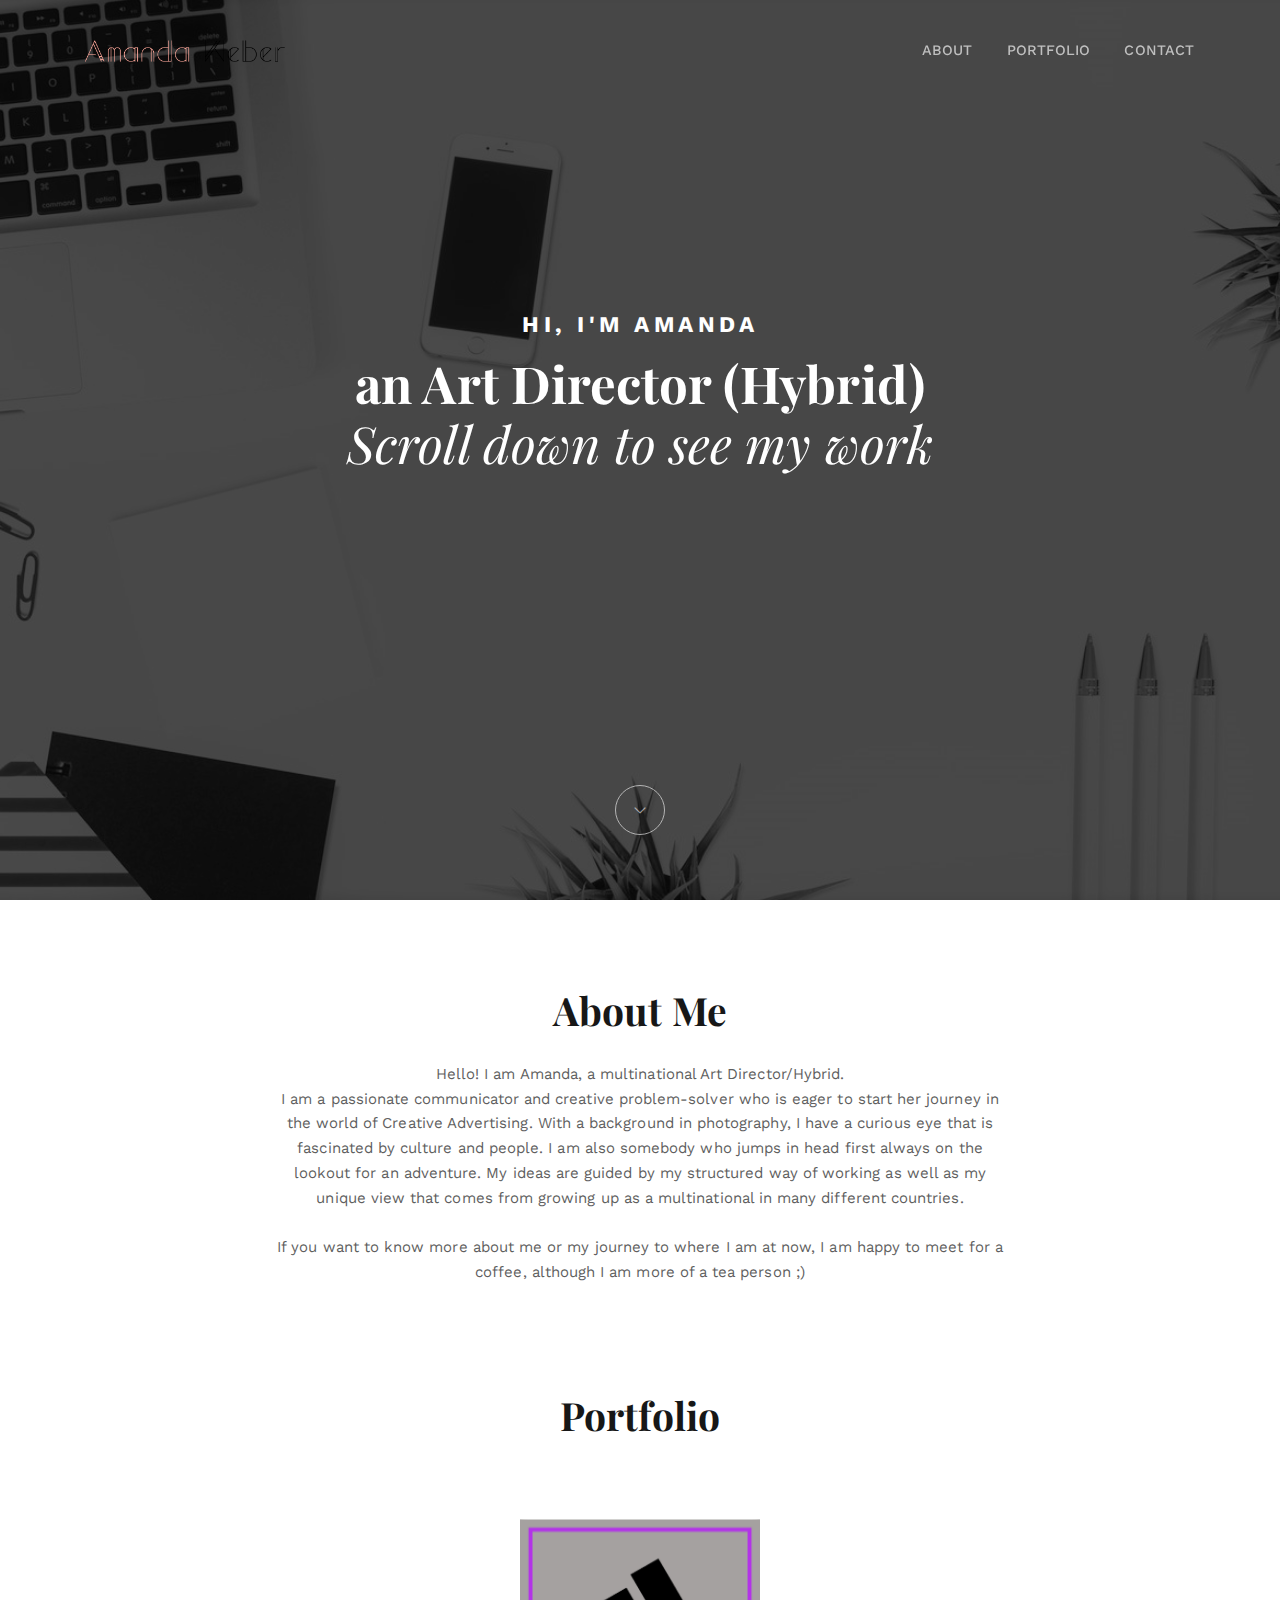
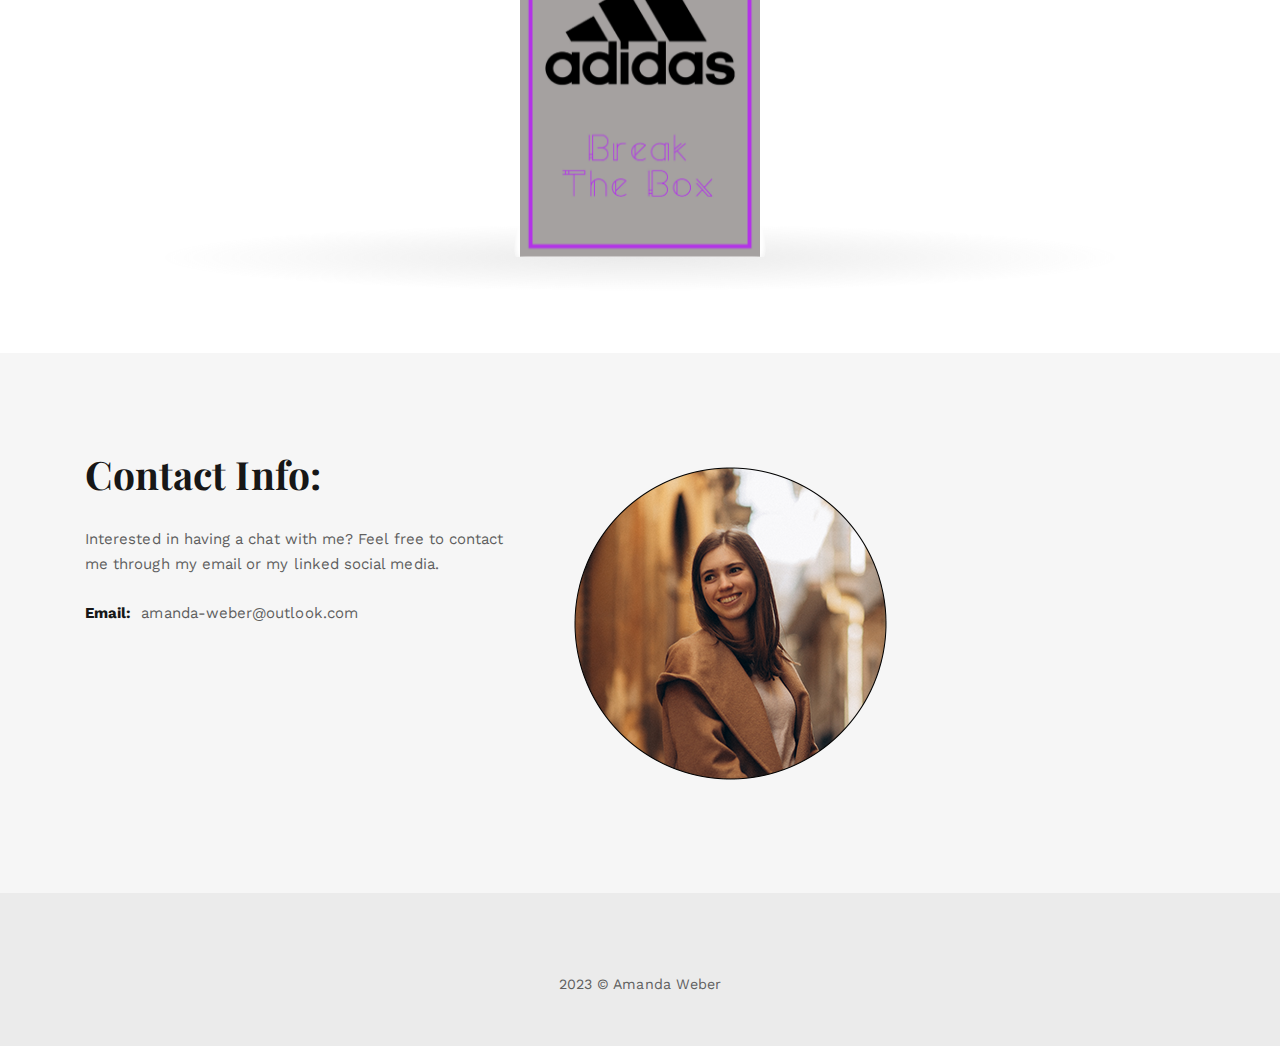
==== commit 3b6a5105: "update: fontawesome 6.2.1" ====
--- a/index.html
+++ b/index.html
@@ -1,6 +1,7 @@
 <!DOCTYPE html>
 <html lang="en">
 <!-- Design by Unvab. Code by Khalid -->
+
 <head>
   <meta charset="utf-8" />
   <meta http-equiv="X-UA-Compatible" content="IE=edge" />
@@ -17,7 +18,7 @@
   <link rel="stylesheet" href="assets/css/style.css" />
   <link rel="stylesheet" href="assets/css/3d-carousel.css" />
   <!-- FontAwesome -->
-  <link rel="stylesheet" href="https://cdnjs.cloudflare.com/ajax/libs/font-awesome/4.7.0/css/font-awesome.min.css">
+  <link rel="stylesheet" href="https://cdnjs.cloudflare.com/ajax/libs/font-awesome/6.2.1/css/all.min.css" integrity="sha512-MV7K8+y+gLIBoVD59lQIYicR65iaqukzvf/nwasF0nqhPay5w/9lJmVM2hMDcnK1OnMGCdVK+iQrJ7lzPJQd1w==" crossorigin="anonymous" referrerpolicy="no-referrer" />
   <!-- Site Title -->
   <title>Amanda Weber | Portfolio</title>
 </head>
@@ -98,10 +99,10 @@
           <div class="nk-nav-social">
             <ul>
               <li>
-                <a href="https://twitter.com/#"><i class="fa fa-twitter"></i></a>
+                <a href="https://twitter.com/AmandaM_Weber" target="_blank"><i class="fa-brands fa-twitter"></i></a>
               </li>
               <li>
-                <a href="https://www.linkedin.com/#"><i class="fa fa-linkedin"></i></a>
+                <a href="https://www.linkedin.com/in/weber-amanda/" target="_blank"><i class="fa-brands fa-linkedin"></i></a>
               </li>
             </ul>
           </div>
@@ -218,8 +219,9 @@
         <div class="container text-xs-center">
           <div class="nk-footer-social">
             <ul>
-              <li><a href="https://twitter.com/#"><i class="fa fa-twitter"></i></a></li>
-              <li><a href="https://www.linkedin.com/#"><i class="fa fa-linkedin"></i></a></li>
+              <li><a href="https://twitter.com/AmandaM_Weber" target="_blank"><i class="fa-brands fa-twitter"></i></a></li>
+              <li><a href="https://www.linkedin.com/in/weber-amanda/" target="_blank"><i class="fa-brands fa-linkedin"></i></a>
+              </li>
             </ul>
           </div>
           <div class="nk-footer-text">
@@ -234,4 +236,5 @@
     <script src="assets/js/3d-carousel.js"></script>
     <!-- END: Scripts -->
 </body>
+
 </html>--- a/assets/css/combined.css
+++ b/assets/css/combined.css
@@ -2137,130 +2137,6 @@
   .hidden-print {
     display: none !important;
   }
-}
-
-@font-face {
-  font-family: FontAwesome;
-  src: url(../fonts/fontawesome-webfont.eot?v=4.7.0);
-  src: url(../fonts/fontawesome-webfont.eot?#iefix&v=4.7.0) format("embedded-opentype"),
-    url(../fonts/fontawesome-webfont.woff2?v=4.7.0) format("woff2"),
-    url(../fonts/fontawesome-webfont.woff?v=4.7.0) format("woff"),
-    url(../fonts/fontawesome-webfont.ttf?v=4.7.0) format("truetype"),
-    url(../fonts/fontawesome-webfont.svg?v=4.7.0#fontawesomeregular) format("svg");
-  font-weight: 400;
-  font-style: normal;
-}
-
-.fa {
-  display: inline-block;
-  font: normal normal normal 14px/1 FontAwesome;
-  font-size: inherit;
-  text-rendering: auto;
-  -webkit-font-smoothing: antialiased;
-  -moz-osx-font-smoothing: grayscale;
-}
-
-.fa-lg {
-  font-size: 1.33333333em;
-  line-height: 0.75em;
-  vertical-align: -15%;
-}
-
-.fa-2x {
-  font-size: 2em;
-}
-
-.fa-3x {
-  font-size: 3em;
-}
-
-.fa-4x {
-  font-size: 4em;
-}
-
-.fa-5x {
-  font-size: 5em;
-}
-
-.fa-fw {
-  width: 1.28571429em;
-  text-align: center;
-}
-
-.fa-ul {
-  padding-left: 0;
-  margin-left: 2.14285714em;
-  list-style-type: none;
-}
-
-.fa-ul>li {
-  position: relative;
-}
-
-.fa-li {
-  position: absolute;
-  left: -2.14285714em;
-  width: 2.14285714em;
-  top: 0.14285714em;
-  text-align: center;
-}
-
-.fa-li.fa-lg {
-  left: -1.85714286em;
-}
-
-.fa-border {
-  padding: 0.2em 0.25em 0.15em;
-  border: 0.08em solid #eee;
-  border-radius: 0.1em;
-}
-
-.fa-rotate-90 {
-  -webkit-transform: rotate(90deg);
-  transform: rotate(90deg);
-}
-
-.fa-rotate-180 {
-  -webkit-transform: rotate(180deg);
-  transform: rotate(180deg);
-}
-
-.fa-rotate-270 {
-  -webkit-transform: rotate(270deg);
-  transform: rotate(270deg);
-}
-
-:root .fa-flip-horizontal,
-:root .fa-flip-vertical,
-:root .fa-rotate-90,
-:root .fa-rotate-180,
-:root .fa-rotate-270 {
-  filter: none;
-}
-
-.fa-stack {
-  position: relative;
-  display: inline-block;
-  width: 2em;
-  height: 2em;
-  line-height: 2em;
-  vertical-align: middle;
-}
-
-.fa-stack-1x,
-.fa-stack-2x {
-  position: absolute;
-  left: 0;
-  width: 100%;
-  text-align: center;
-}
-
-.fa-stack-1x {
-  line-height: inherit;
-}
-
-.fa-stack-2x {
-  font-size: 2em;
 }
 
 .pe-fw,
@@ -6273,10 +6149,12 @@
   padding-top: 5px;
 }
 
+/*
 .nk-portfolio-single .nk-portfolio-details strong {
   color: #171717;
   font-weight: 500;
 }
+*/
 
 .nk-portfolio-single .nk-portfolio-details a {
   color: inherit;
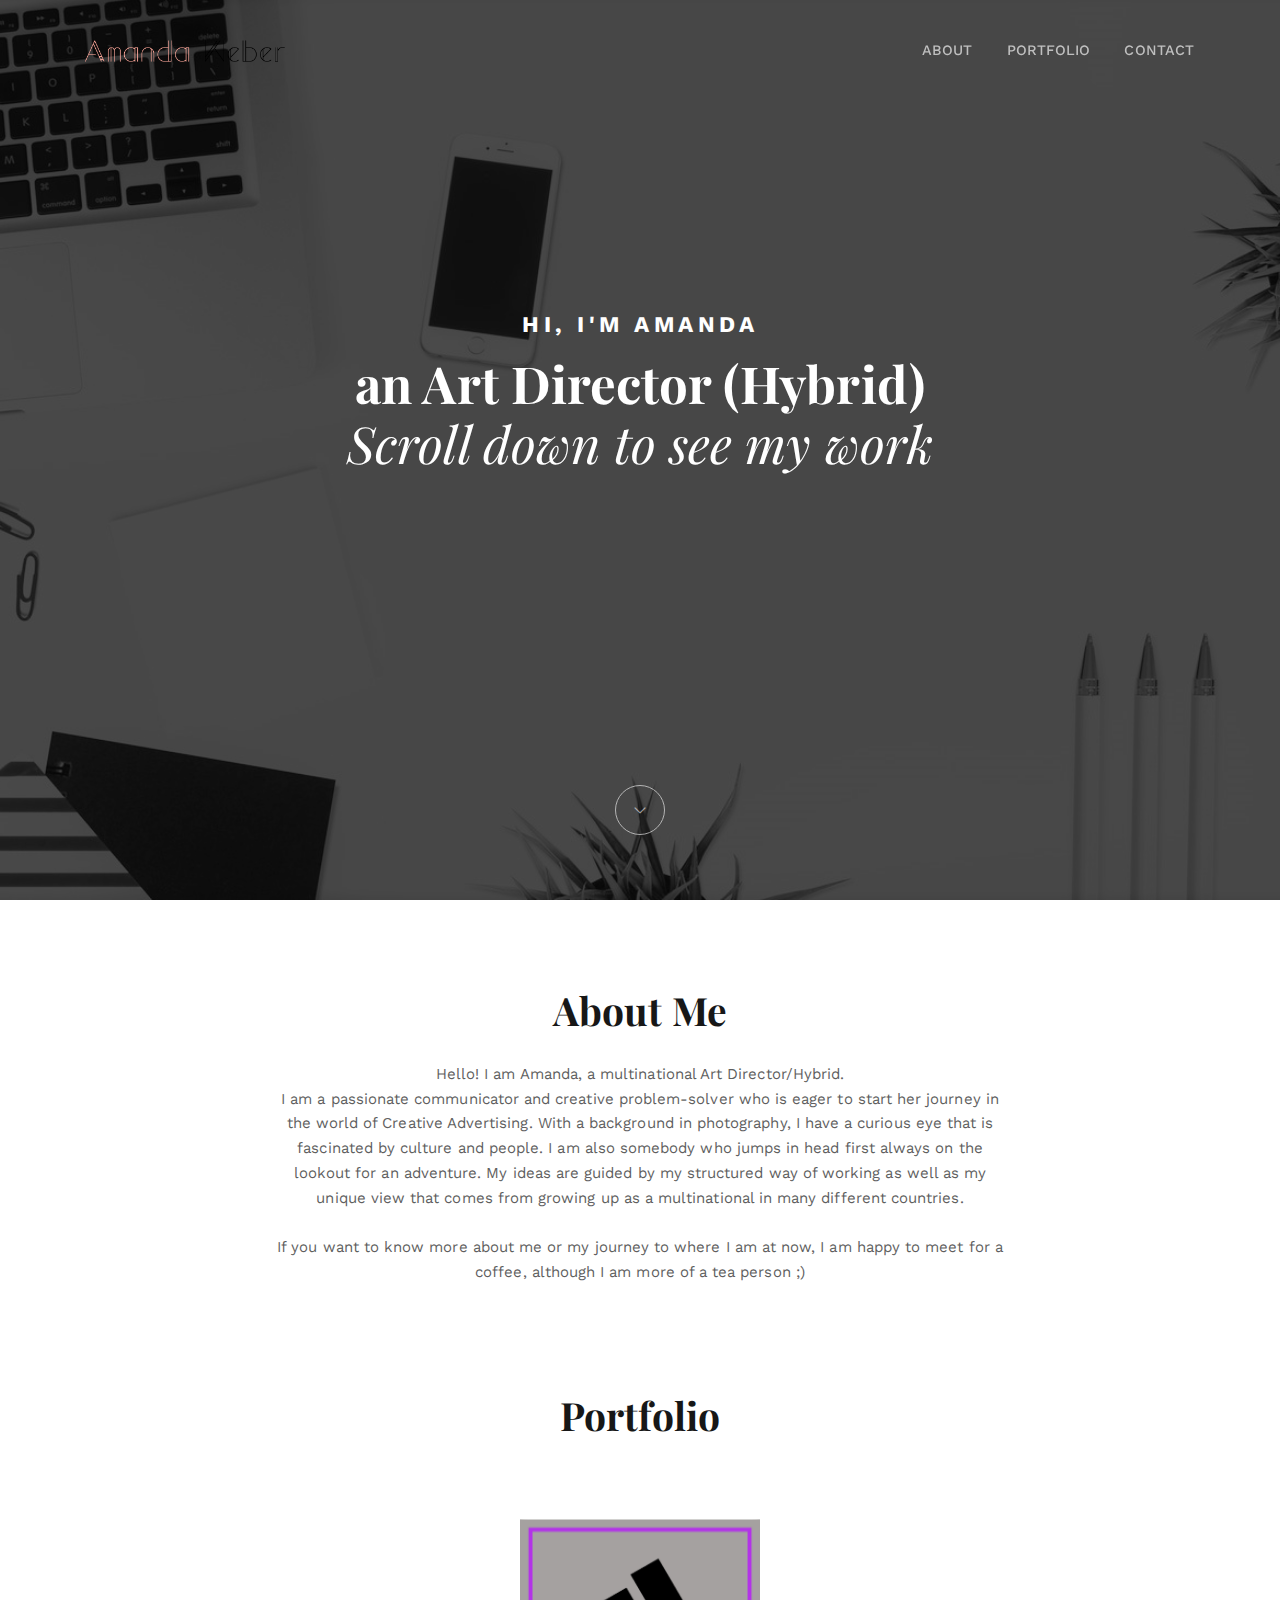
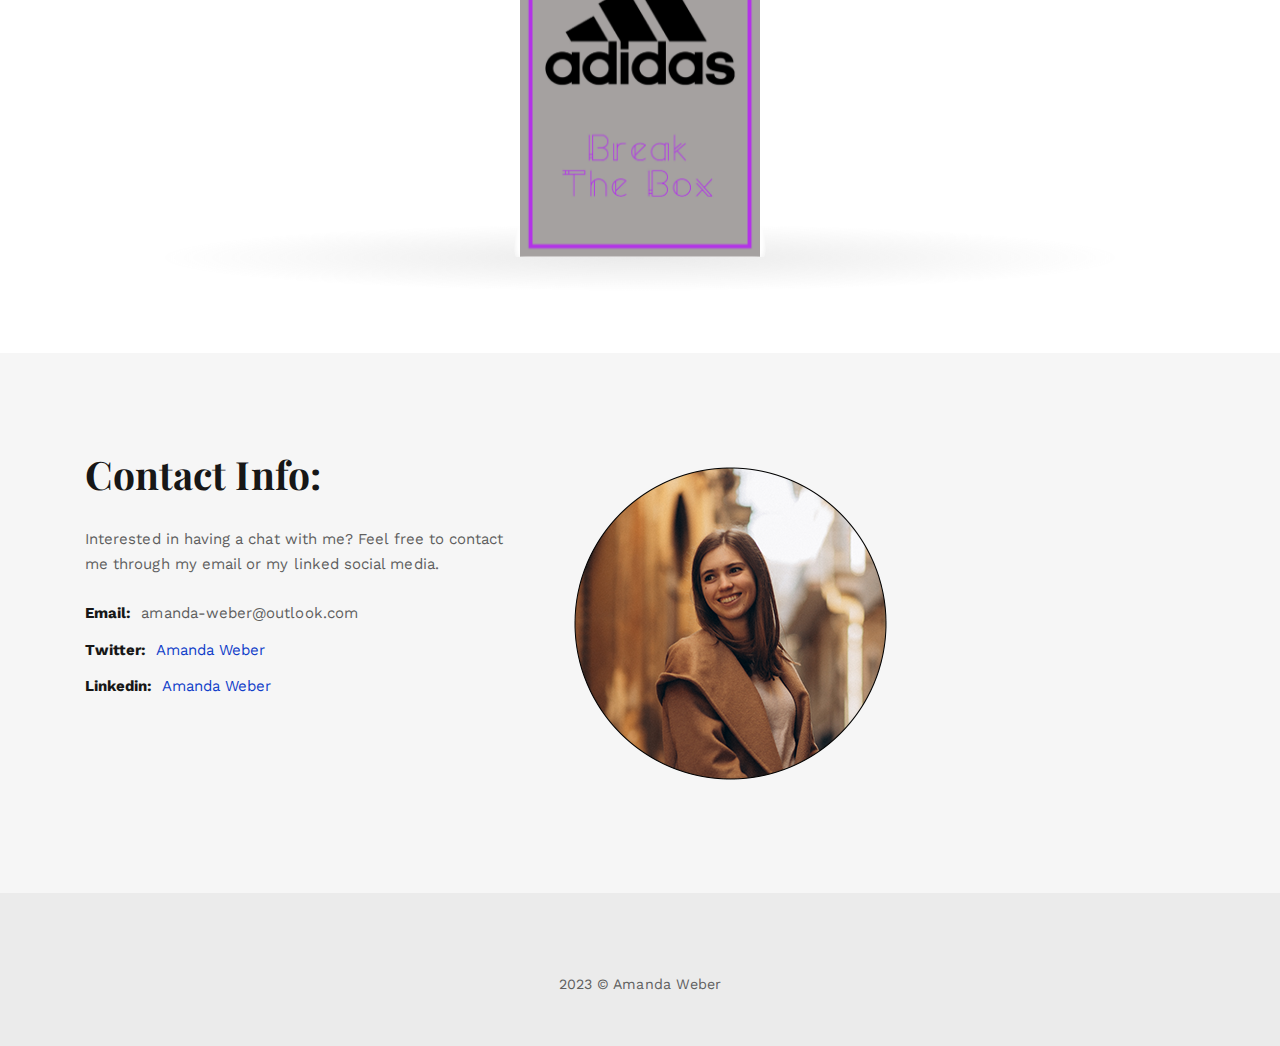
==== commit 93fafcc3: "feat: added socials to contact" ====
--- a/index.html
+++ b/index.html
@@ -176,11 +176,11 @@
         <div id="drag-container">
           <div id="spin-container">
             <!-- Portfolio Images -->
-            <a href="#"><img src="assets/images/portfolio-wwf.jpg"></a>
-            <a href="#"><img src="assets/images/portfolio-hyundai.jpg"></a>
-            <a href="#"><img src="assets/images/portfolio-glengoyne.jpg"></a>
-            <a href="#"><img src="assets/images/portfolio-trnsmt.jpg"></a>
-            <a href="#"><img src="assets/images/portfolio-cadillac.jpg"></a>
+            <a href="wwf-mfm.html"><img src="assets/images/portfolio-wwf.jpg"></a>
+            <a href="hyundai-x-adobe.html"><img src="assets/images/portfolio-hyundai.jpg"></a>
+            <a href="glengoyne-10.html"><img src="assets/images/portfolio-glengoyne.jpg"></a>
+            <a href="trnsmt.html"><img src="assets/images/portfolio-trnsmt.jpg"></a>
+            <a href="cadillac-zcca.html"><img src="assets/images/portfolio-cadillac.jpg"></a>
             <a href="adidas-btb.html"><img src="assets/images/portfolio-adidas.jpg"></a>
           </div>
           <div id="ground"></div>
@@ -203,6 +203,12 @@
             <li>
               <strong>Email:</strong> amanda-weber@outlook.com
             </li>
+            <li>
+              <strong>Twitter:</strong> <a href="https://twitter.com/AmandaM_Weber">Amanda Weber</a>
+            </li>
+            <li>
+              <strong>Linkedin:</strong> <a href="https://www.linkedin.com/in/weber-amanda/">Amanda Weber</a>
+            </li>
           </ul>
           <!-- END: Info -->
         </div>
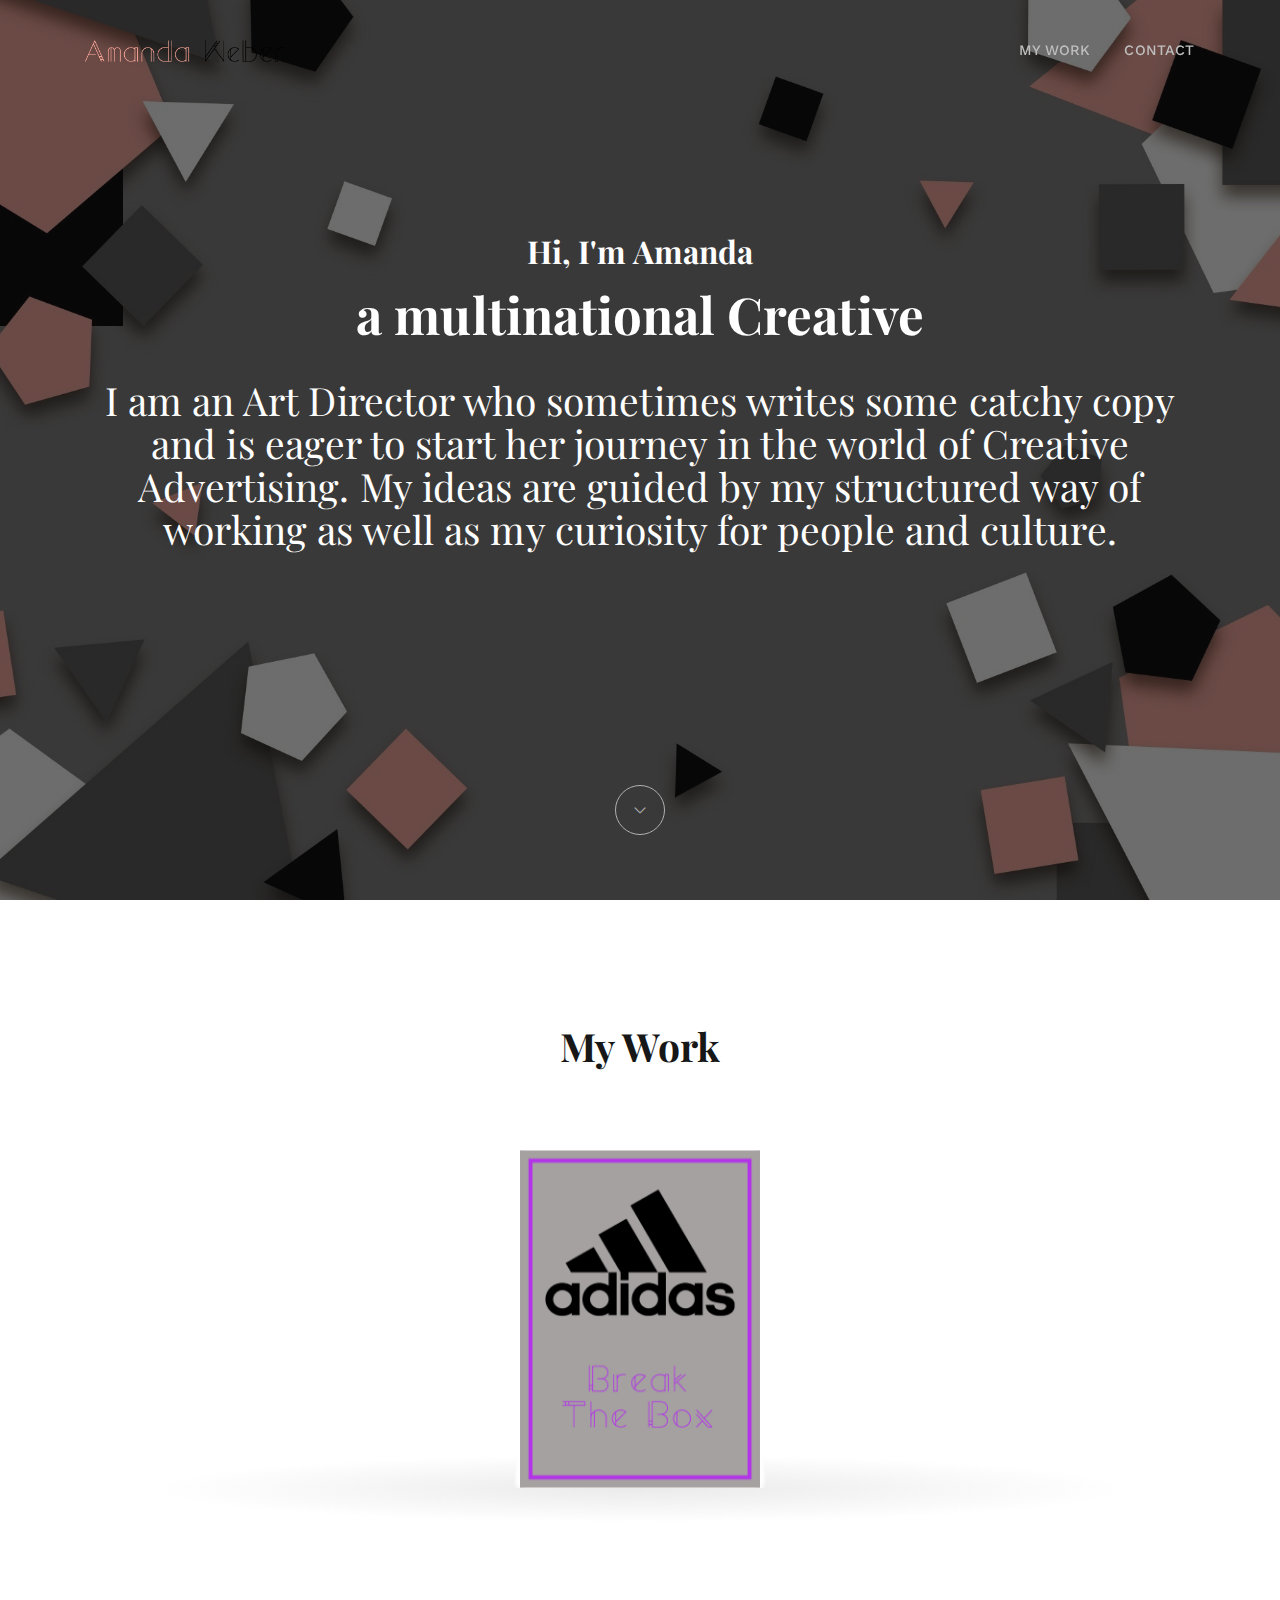
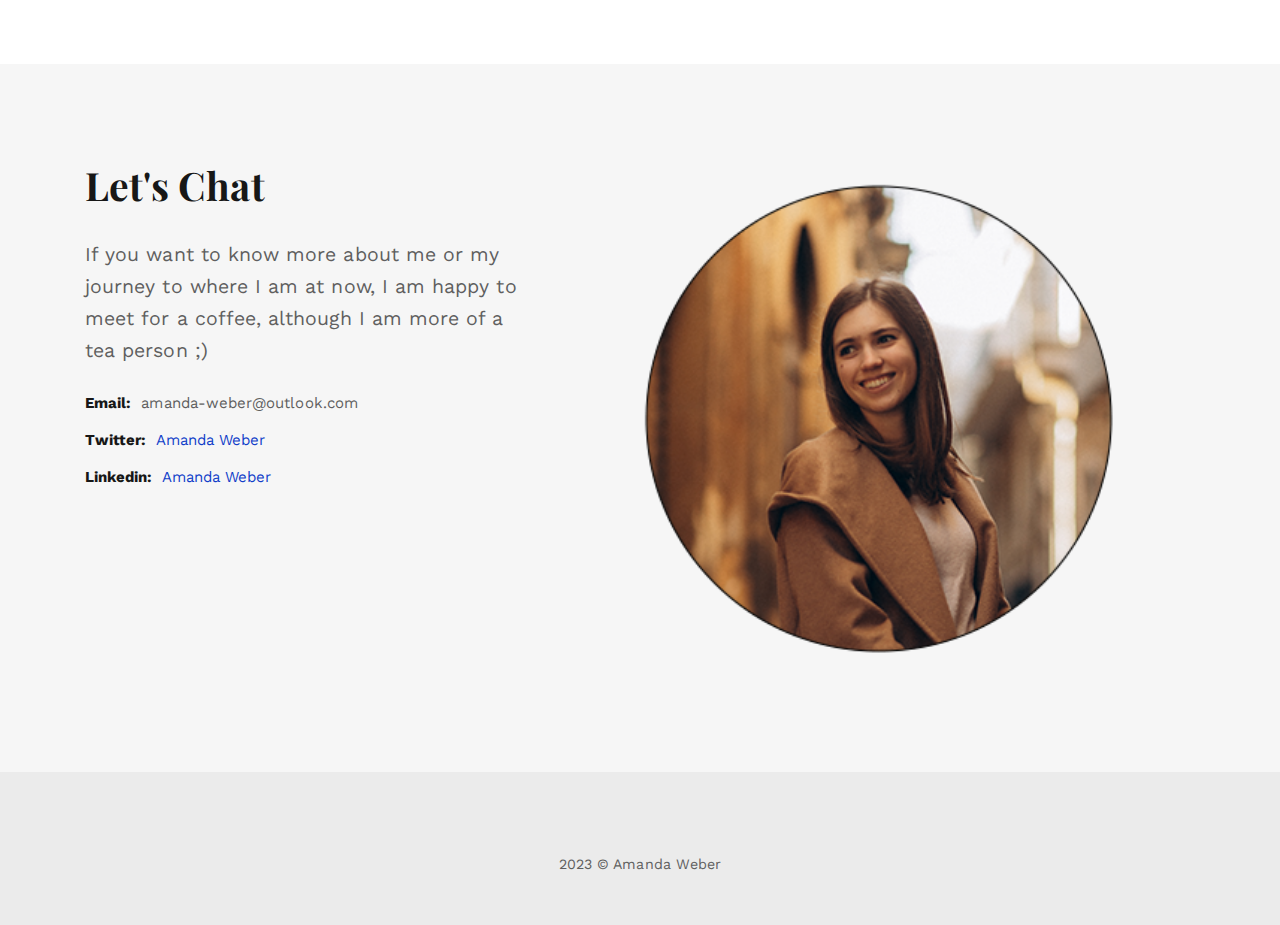
==== commit e43fc9e5: "fix: improved structure and readability" ====
--- a/index.html
+++ b/index.html
@@ -36,10 +36,7 @@
           </a>
           <ul class="nk-nav nk-nav-right hidden-md-down" data-nav-mobile="#nk-nav-mobile">
             <li>
-              <a href="index.html#about">About</a>
-            </li>
-            <li>
-              <a href="index.html#portfolio">Portfolio</a>
+              <a href="index.html#portfolio">My Work</a>
             </li>
             <li>
               <a href="index.html#contact">Contact</a>
@@ -121,11 +118,10 @@
       <div class="nk-header-table">
         <div class="nk-header-table-cell">
           <div class="container">
-            <h2 class="nk-subtitle text-white">Hi, I'm Amanda</h2>
-            <h1 class="nk-title display-3 text-white">an Art Director (Hybrid)
-              <br>
-              <em class="fw-400">Scroll down to see my work</em>
-            </h1>
+            <h2 class="nk-title text-white">Hi, I'm Amanda</h2>
+            <h1 class="nk-title display-3 text-white sub-mobile">a multinational Creative</h1>
+            <div class="nk-gap"></div>
+            <h4 class="fw-400 display-4 text-white about-me">I am an Art Director who sometimes writes some catchy copy and is eager to start her journey in the world of Creative Advertising. My ideas are guided by my structured way of working as well as my curiosity for people and culture.</h4>
             <div class="nk-gap"></div>
             <div class="nk-header-text text-white">
               <div class="nk-gap-4"></div>
@@ -141,35 +137,11 @@
     </div>
     <div id="nk-header-title-scroll-down"></div>
     <!-- END: Header Title -->
-    <!-- START: About -->
-    <div class="bg-white" id="about">
-      <div class="container">
-        <div class="row">
-          <div class="col-lg-8 offset-lg-2 text-xs-center">
-            <div class="nk-gap-4 mt-9"></div>
-            <h2 class="display-4">About Me</h2>
-            <div class="nk-gap mnt-5"></div>
-            <p>Hello! I am Amanda, a multinational Art Director/Hybrid.
-              <br>
-              I am a passionate communicator and creative problem-solver who is eager to start her journey in the world
-              of Creative Advertising. With a background in photography, I have a curious eye that is fascinated by
-              culture and people. I am also somebody who jumps in head first always on the lookout for an adventure. My
-              ideas are guided by my structured way of working as well as my unique view that comes from growing up as a
-              multinational in many different countries.
-              <br>
-              <br>
-              If you want to know more about me or my journey to where I am at now, I am happy to meet for a coffee,
-              although I am more of a tea person ;)
-            </p>
-          </div>
-        </div>
-      </div>
-    </div>
-    <!-- END: About -->
     <!-- START: Portfolio -->
-    <div class="nk-box bg-white" id="portfolio">
+    <div class="nk-box bg-white">
+      <div class="nk-gap-2" id="portfolio"></div>
       <div class="nk-gap-4 mt-5"></div>
-      <h2 class="text-xs-center display-4">Portfolio</h2>
+      <h2 class="text-xs-center display-4">My Work</h2>
       <div class="nk-gap mnt-6"></div>
       <div class="nk-gap-2 mt-12"></div>
       <div class="container portfolio">
@@ -186,6 +158,7 @@
           <div id="ground"></div>
         </div>
       </div>
+      <div class="nk-gap-4"></div>
       <div class="nk-gap-4 mt-15" id="contact"></div>
     </div>
     <!-- END: Portfolio -->
@@ -195,9 +168,10 @@
       <div class="row vertical-gap">
         <div class="col-lg-5">
           <!-- START: Info -->
-          <h2 class="display-4">Contact Info:</h2>
+          <h2 class="display-4">Let's Chat</h2>
           <div class="nk-gap mnt-3"></div>
-          <p>Interested in having a chat with me? Feel free to contact me through my email or my linked social media.
+          <p class="f1-3">If you want to know more about me or my journey to where I am at now, I am happy to meet for a coffee,
+            although I am more of a tea person ;)
           </p>
           <ul class="nk-contact-info">
             <li>
--- a/assets/css/combined.css
+++ b/assets/css/combined.css
@@ -4762,7 +4762,7 @@
 
 .nk-pagination {
   width: 100%;
-  background-color: #fff;
+  background-color: #575555;
   padding: 20px 0;
 }
 
@@ -4781,9 +4781,9 @@
 .nk-pagination>a {
   display: inline-block;
   vertical-align: middle;
-  color: #171717;
+  color: #fff;
   text-transform: uppercase;
-  font-size: 0.97rem;
+  font-size: 1rem;
   text-decoration: none;
   padding: 19px;
   transition: opacity 0.5s;
--- a/assets/css/style.css
+++ b/assets/css/style.css
@@ -4,6 +4,23 @@
 }
 
 .contact-pic img {
-  width: auto;
+  width: 80%;
   height: auto;
+  display: block;
+  margin-left: auto;
+  margin-right: auto;
+}
+
+.f1-3 {
+  font-size: 1.3rem;
+}
+
+@media only screen and (max-width: 560px) {
+  .about-me {
+    font-size: 1.6rem;
+  }
+
+  .sub-mobile {
+    font-size: 2rem;
+  }
 }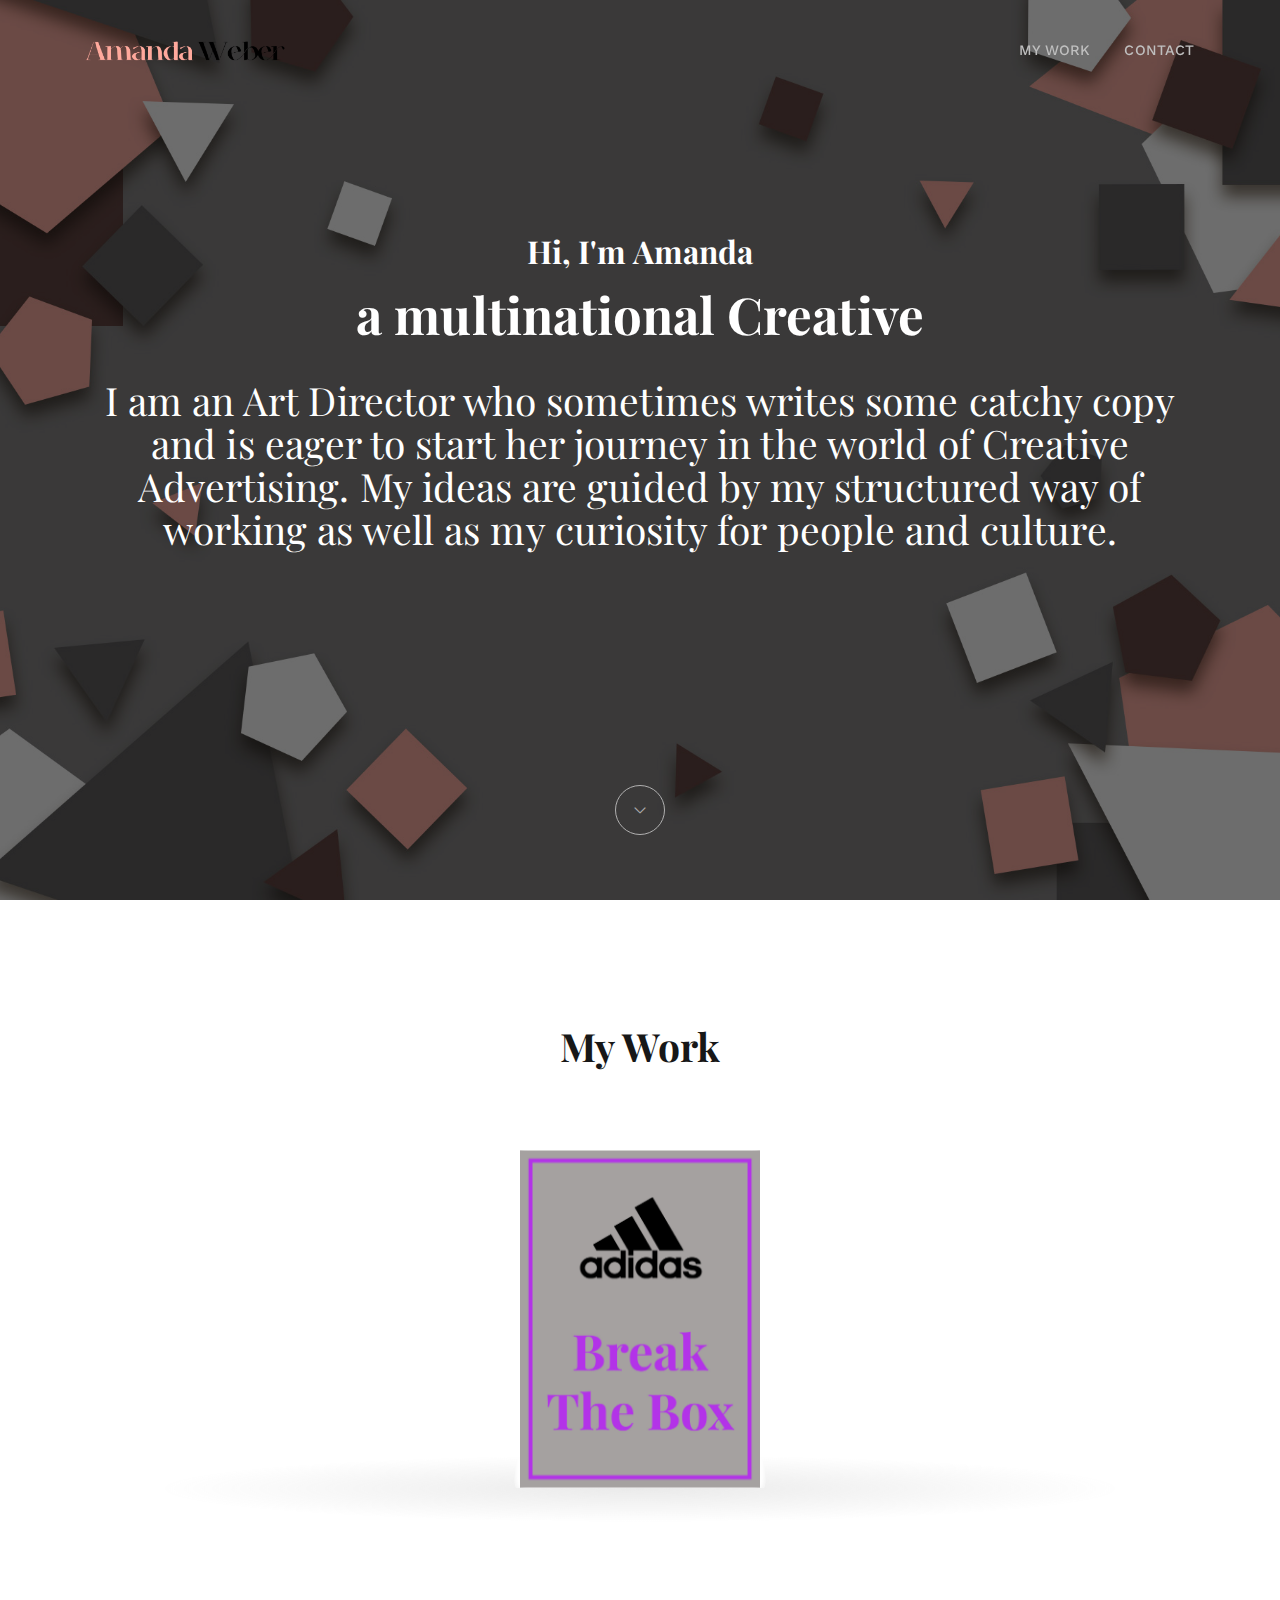
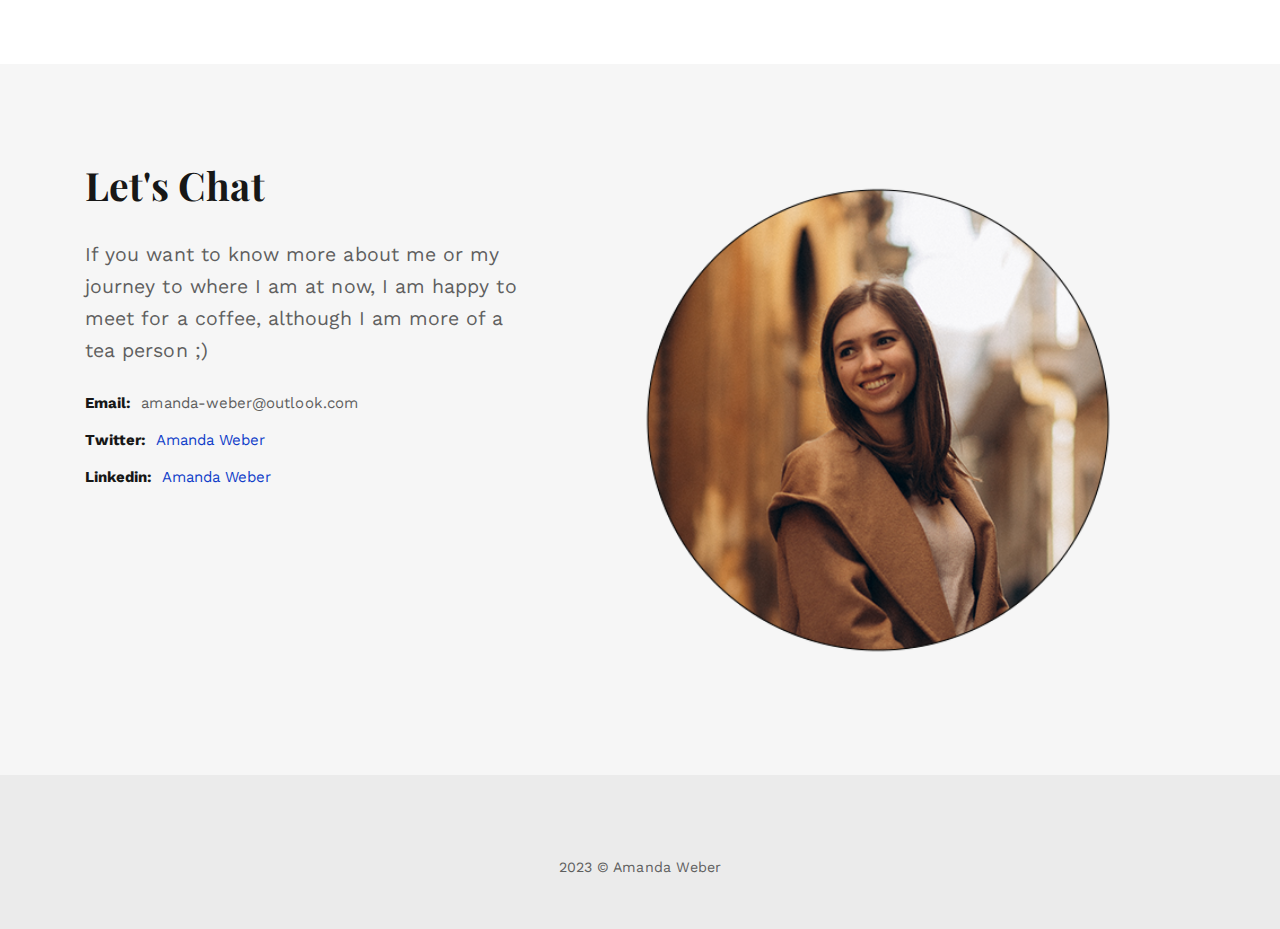
==== commit 32eed995: "update: assets updates" ====
--- a/index.html
+++ b/index.html
@@ -9,7 +9,7 @@
   <meta name="description" content="Amanda Weber - Art Director Portfolio" />
   <meta name="keywords" content="art director, portfolio, creative" />
   <!-- Favicon -->
-  <link rel="icon" type="image/png" href="assets/images/favicon.ico" />
+  <link rel="icon" type="image/png" href="assets/images/favicon.png" />
   <!-- Google Fonts -->
   <link href="https://fonts.googleapis.com/css?family=Playfair+Display:400,400i,700,700i%7cWork+Sans:400,500,700"
     rel="stylesheet" type="text/css" />
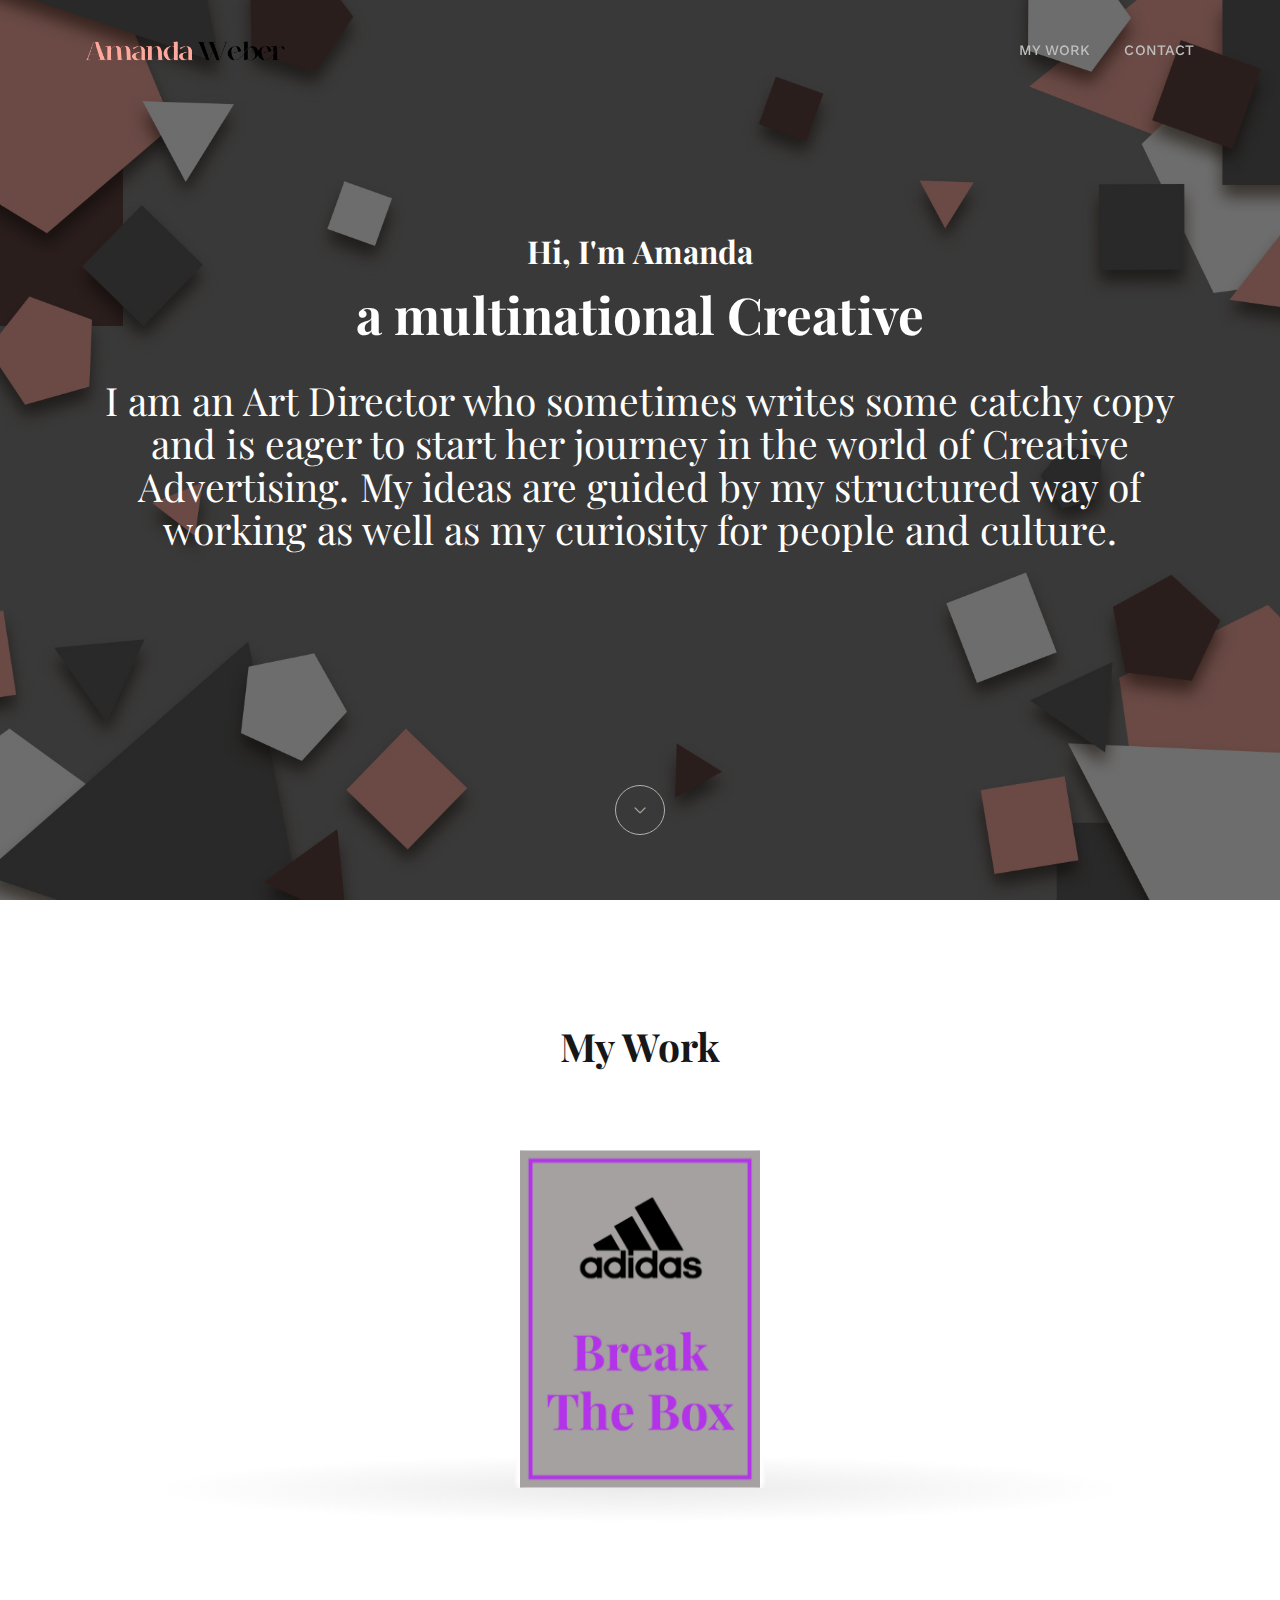
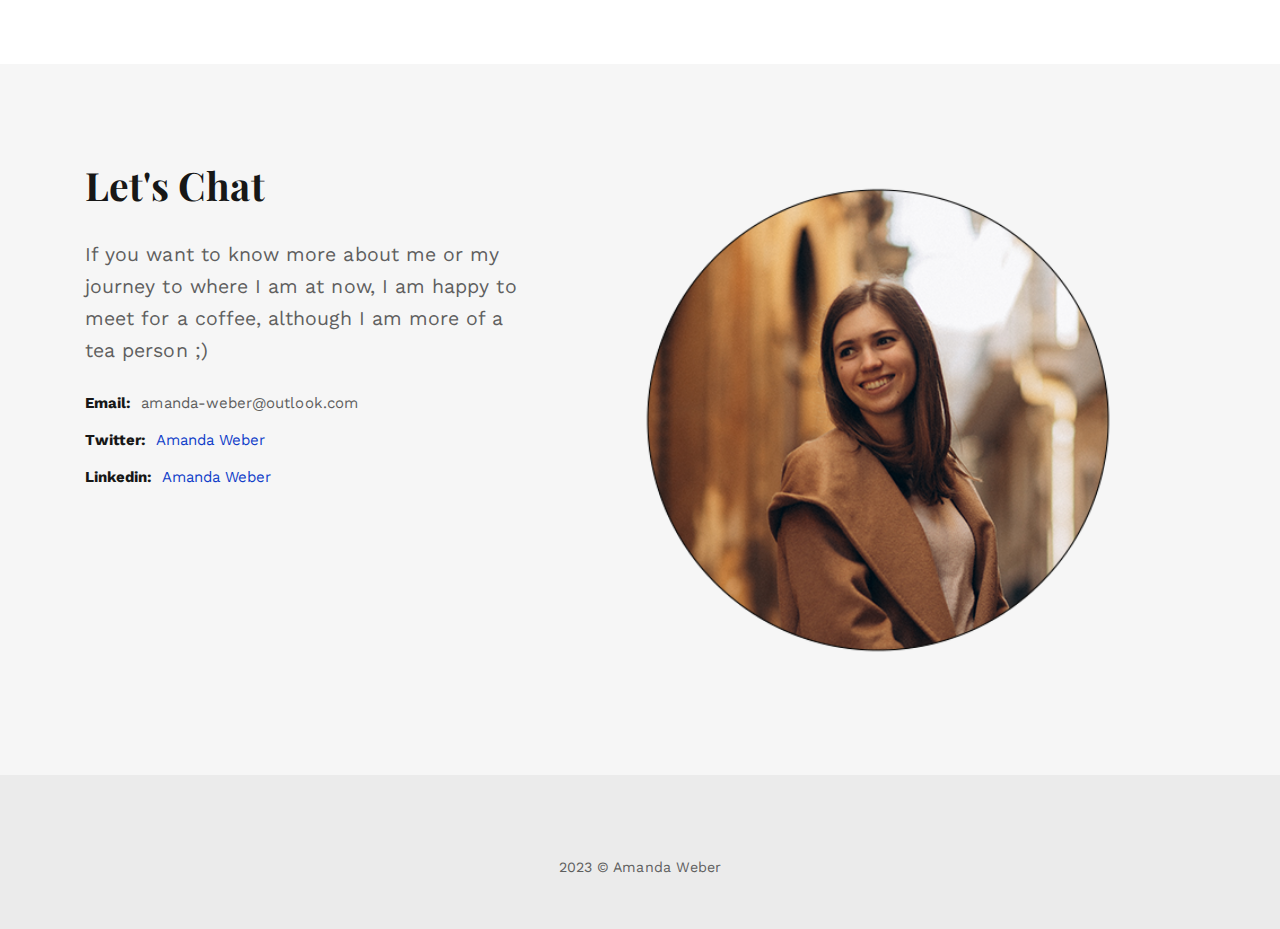
==== commit 2c40ea70: "update: disabled portfolio card" ====
--- a/index.html
+++ b/index.html
@@ -61,8 +61,6 @@
   <!-- START: Navbar Mobile -->
   <nav class="nk-navbar nk-navbar-full nk-navbar-align-center" id="nk-nav-mobile">
     <div class="nk-navbar-bg">
-      <!-- Optional Background Image
-      <div class="bg-image" style="background-image: url('assets/images/bg-menu.jpg')"></div> -->
     </div>
     <div class="nk-nav-table">
       <div class="nk-nav-row">
@@ -149,7 +147,7 @@
           <div id="spin-container">
             <!-- Portfolio Images -->
             <a href="wwf-mfm.html"><img src="assets/images/portfolio-wwf.jpg"></a>
-            <a href="hyundai-x-adobe.html"><img src="assets/images/portfolio-hyundai.jpg"></a>
+            <!-- <a href="hyundai-x-adobe.html"><img src="assets/images/portfolio-hyundai.jpg"></a> -->
             <a href="glengoyne-10.html"><img src="assets/images/portfolio-glengoyne.jpg"></a>
             <a href="trnsmt.html"><img src="assets/images/portfolio-trnsmt.jpg"></a>
             <a href="cadillac-zcca.html"><img src="assets/images/portfolio-cadillac.jpg"></a>
@@ -217,4 +215,4 @@
     <!-- END: Scripts -->
 </body>
 
-</html>+</html>
